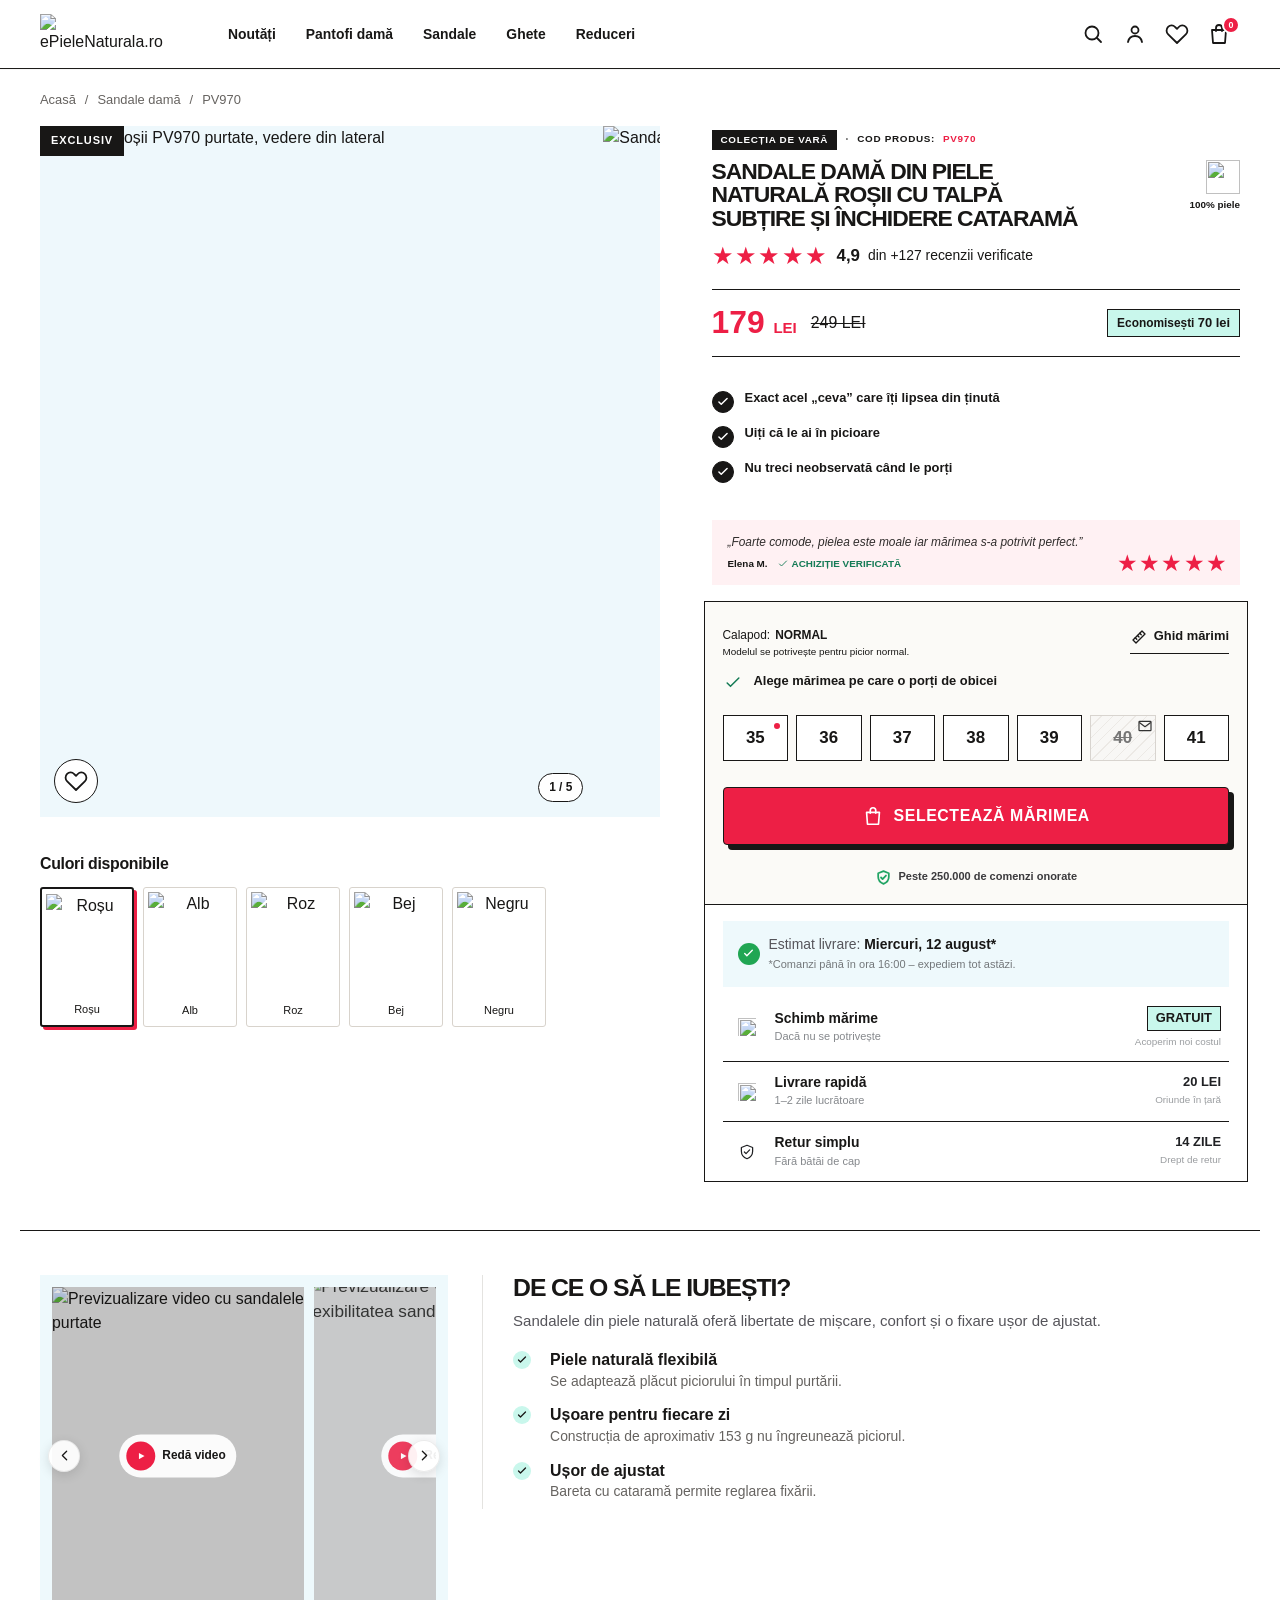
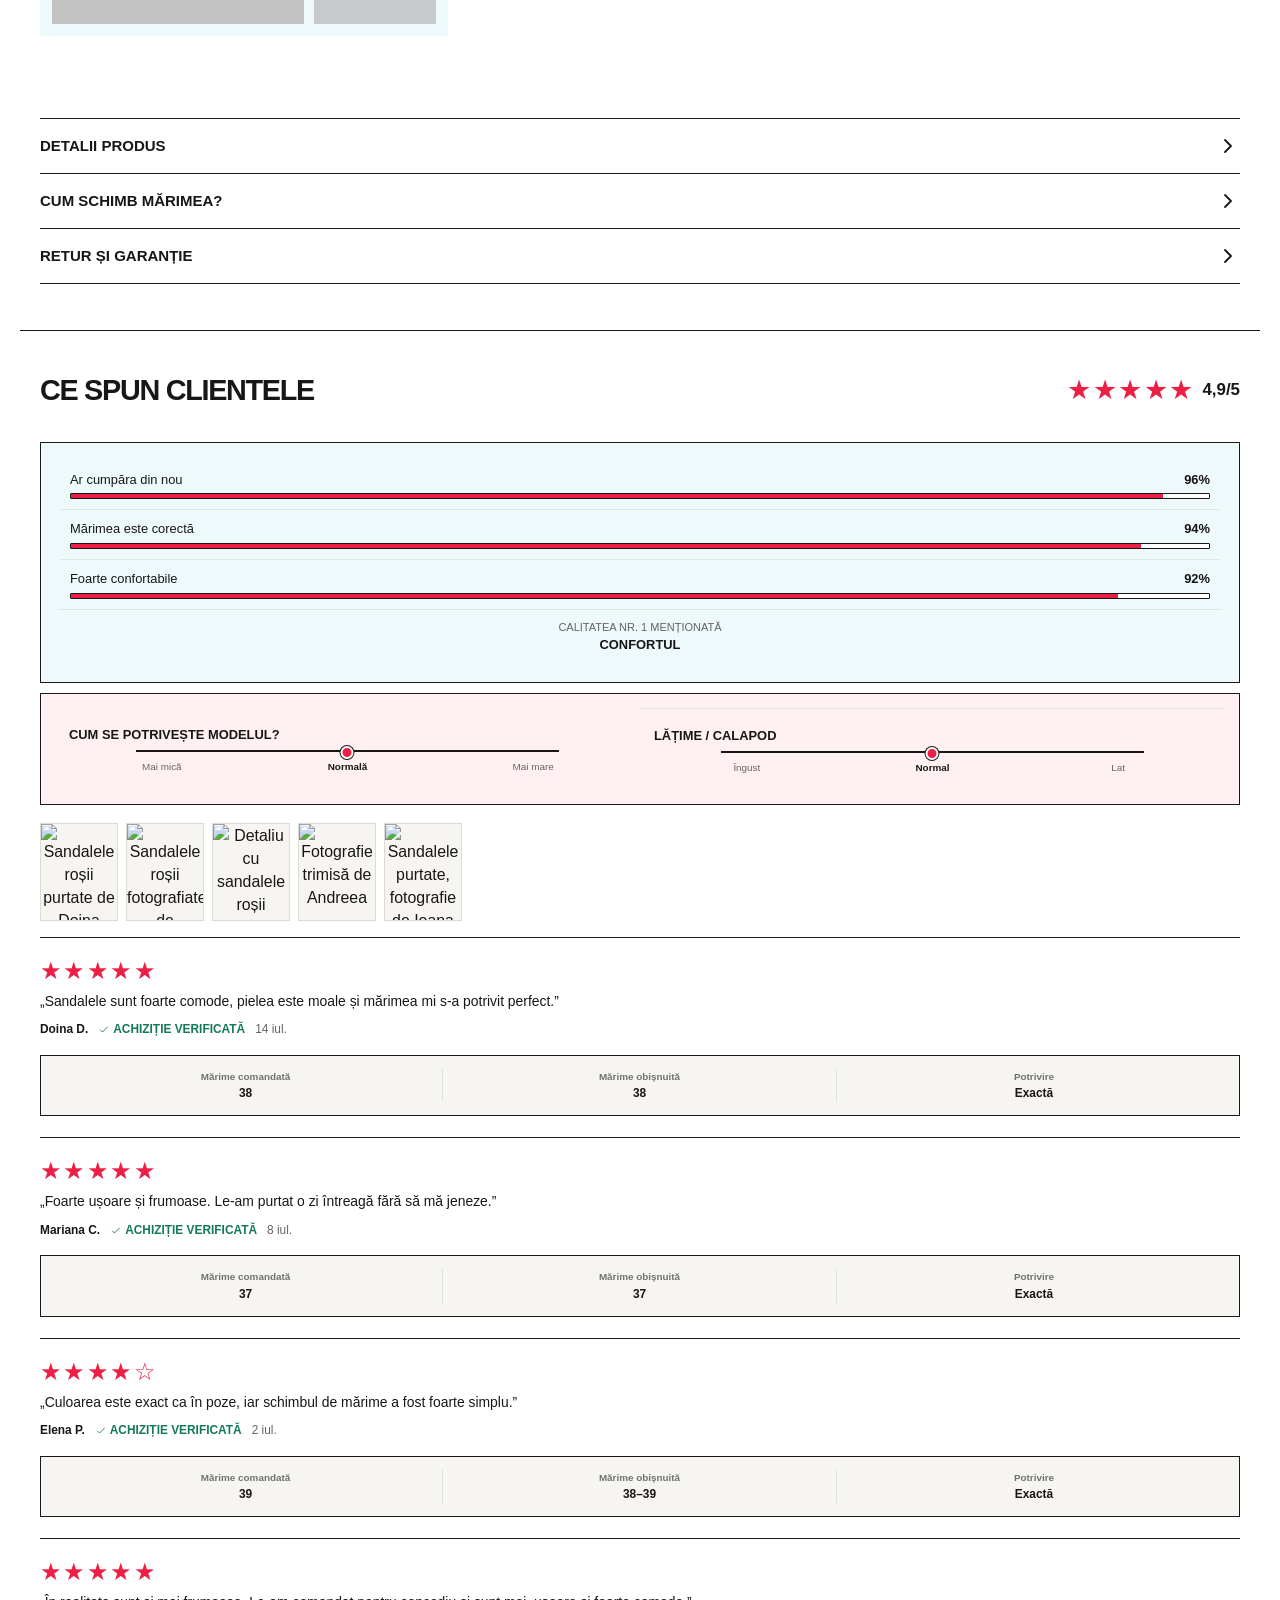
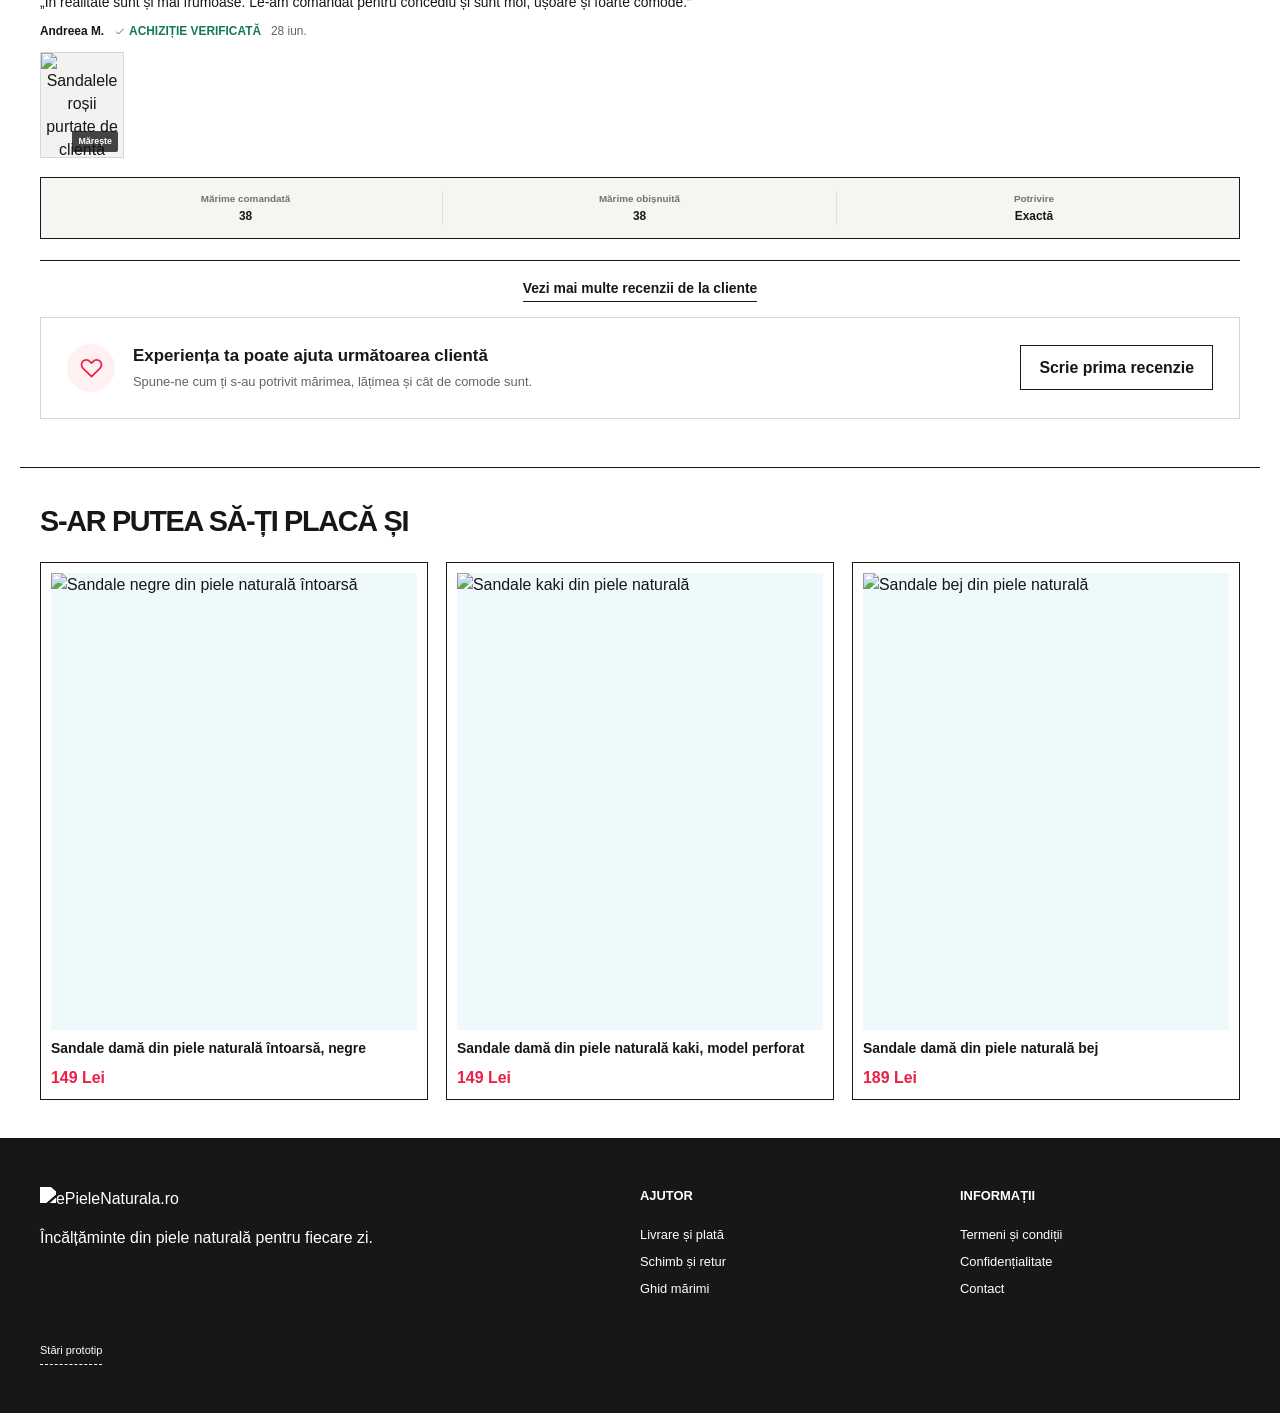
==== index.html @ ee865b53 "Add files via upload" ====
<!doctype html>
<html lang="ro">
<head>
  <meta charset="UTF-8" />
  <meta name="viewport" content="width=device-width, initial-scale=1, viewport-fit=cover" />
  <meta name="description" content="Prototip CRO mobile-first pentru pagina de produs ePieleNaturala.ro" />
  <title>Sandale damă din piele naturală roșii PV970 | ePieleNaturala — Varianta finală V1</title>
  <link rel="stylesheet" href="styles-modern.css?v=5.2" />
</head>
<body>
  <svg class="svg-defs" aria-hidden="true">
    <symbol id="i-menu" viewBox="0 0 24 24"><path d="M4 7h16M4 12h16M4 17h16"/></symbol>
    <symbol id="i-search" viewBox="0 0 24 24"><circle cx="11" cy="11" r="6.5"/><path d="m16 16 4 4"/></symbol>
    <symbol id="i-user" viewBox="0 0 24 24"><circle cx="12" cy="8" r="3.5"/><path d="M5 20c.8-4 3.1-6 7-6s6.2 2 7 6"/></symbol>
    <symbol id="i-heart" viewBox="0 0 24 24"><path d="M20.8 4.9c-2-2-5.1-1.9-7 .1L12 6.9 10.1 5c-1.9-2-5-2.1-7-.1-2.1 2.1-2 5.5.1 7.5L12 21l8.8-8.6c2.1-2 2.2-5.4 0-7.5Z"/></symbol>
    <symbol id="i-bag" viewBox="0 0 24 24"><path d="M5 8h14l-1 13H6L5 8Z"/><path d="M9 9V6a3 3 0 0 1 6 0v3"/></symbol>
    <symbol id="i-check" viewBox="0 0 24 24"><path d="m5 12 4 4L19 6"/></symbol>
    <symbol id="i-ruler" viewBox="0 0 24 24"><path d="m4 16 12-12 4 4L8 20l-4-4Z"/><path d="m13 7 2 2m-5 1 2 2m-5 1 2 2"/></symbol>
    <symbol id="i-truck" viewBox="0 0 24 24"><path d="M3 6h11v11H3V6Zm11 4h4l3 4v3h-7v-7Z"/><circle cx="7" cy="18" r="2"/><circle cx="18" cy="18" r="2"/></symbol>
    <symbol id="i-refresh" viewBox="0 0 24 24"><path d="M20 7v5h-5M4 17v-5h5"/><path d="M6.1 8a7 7 0 0 1 11.7-1.5L20 9M4 15l2.2 2.5A7 7 0 0 0 18 16"/></symbol>
    <symbol id="i-shield" viewBox="0 0 24 24"><path d="M12 3 4.5 6v5c0 4.8 2.8 8.2 7.5 10 4.7-1.8 7.5-5.2 7.5-10V6L12 3Z"/><path d="m8.5 12 2.2 2.2 4.8-5"/></symbol>
    <symbol id="i-chevron" viewBox="0 0 24 24"><path d="m9 6 6 6-6 6"/></symbol>
    <symbol id="i-play" viewBox="0 0 24 24"><path d="m9 7 9 5-9 5V7Z"/></symbol>
    <symbol id="i-x" viewBox="0 0 24 24"><path d="m5 5 14 14M19 5 5 19"/></symbol>
    <symbol id="i-mail" viewBox="0 0 24 24"><rect x="3" y="5" width="18" height="14" rx="1"/><path d="m4 7 8 6 8-6"/></symbol>
    <symbol id="i-info" viewBox="0 0 24 24"><circle cx="12" cy="12" r="9"/><path d="M12 11v6M12 7.5v.5"/></symbol>
    <symbol id="i-tag" viewBox="0 0 24 24"><path d="M3 12 12 3h7l2 2v7l-9 9-9-9Z"/><circle cx="16.5" cy="7.5" r="1"/></symbol>
    <symbol id="i-leather" viewBox="0 0 24 24"><path d="M8 3c1.5 1.6 6.5 1.6 8 0 .8 2.5.9 4.3 3 6-1.8 1.4-1.8 4.6 0 6-2.1 1.7-2.2 3.5-3 6-1.5-1.6-6.5-1.6-8 0-.8-2.5-.9-4.3-3-6 1.8-1.4 1.8-4.6 0-6 2.1-1.7 2.2-3.5 3-6Z"/></symbol>
    <symbol id="i-sun" viewBox="0 0 24 24"><circle cx="12" cy="12" r="4"/><path d="M12 2v3M12 19v3M2 12h3M19 12h3M5 5l2 2M17 17l2 2M19 5l-2 2M7 17l-2 2"/></symbol>
    <symbol id="i-feather" viewBox="0 0 24 24"><path d="M20 4c-6 0-11 3-14 9-1.4 2.8-1.5 5.4-1.5 7M5 18c3-3 7-6 12-9M7 15h5M10 11h5"/></symbol>
    <symbol id="i-buckle" viewBox="0 0 24 24"><path d="M7 3h10v18H7V3Z"/><path d="M10 7h7M10 12h4M10 17h7M7 12H4"/></symbol>
    <symbol id="i-palette" viewBox="0 0 24 24"><path d="M12 3a9 9 0 1 0 0 18h2.2c1.7 0 2.5-2.1 1.3-3.3-.8-.8-.2-2.2 1-2.2H19a2 2 0 0 0 2-2A10 10 0 0 0 12 3Z"/><circle cx="8" cy="9" r="1"/><circle cx="12" cy="7" r="1"/><circle cx="16" cy="10" r="1"/><circle cx="8" cy="14" r="1"/></symbol>
    <symbol id="i-code" viewBox="0 0 24 24"><path d="M8 5 5 19M16 5l-3 14M3 10h18M2 15h18"/></symbol>
  </svg>

  <a class="skip-link" href="#purchase">Sari la cumpărare</a>

  <header class="site-header">
    <div class="header-inner">
      <button class="icon-button menu-button js-open-menu" aria-label="Deschide meniul"><svg><use href="#i-menu"/></svg></button>
      <a class="brand" href="#" aria-label="ePieleNaturala, pagina principală">
        <img class="brand-logo" src="assets/epiele-logo-colored.svg" alt="ePieleNaturala.ro" />
      </a>
      <nav class="desktop-nav" aria-label="Navigație principală">
        <a href="#">Noutăți</a><a href="#">Pantofi damă</a><a href="#">Sandale</a><a href="#">Ghete</a><a href="#">Reduceri</a>
      </nav>
      <div class="header-actions">
        <button class="icon-button js-open-search" aria-label="Caută"><svg><use href="#i-search"/></svg></button>
        <button class="icon-button desktop-action" aria-label="Contul meu"><svg><use href="#i-user"/></svg></button>
        <button class="icon-button desktop-action" aria-label="Produse favorite"><svg><use href="#i-heart"/></svg></button>
        <button class="icon-button cart-button js-open-cart" aria-label="Coș, 0 produse"><svg><use href="#i-bag"/></svg><span class="cart-count">0</span></button>
      </div>
    </div>
  </header>

  <main>
    <div class="breadcrumbs"><a href="#">Acasă</a><span>/</span><a href="#">Sandale damă</a><span>/</span><span>PV970</span></div>

    <section class="product-layout" aria-label="Detalii produs">
      <div class="gallery-column">
        <div class="gallery" aria-roledescription="carusel" aria-label="Imagini produs">
          <div class="gallery-stage">
            <button class="favorite-button" aria-label="Adaugă la favorite" aria-pressed="false"><svg><use href="#i-heart"/></svg></button>
            <span class="gallery-badge">EXCLUSIV</span>
            <div class="gallery-track">
              <figure class="gallery-slide is-active" data-kind="image"><img src="assets/pv970-gallery-1.webp" alt="Sandale roșii PV970 purtate, vedere din lateral" fetchpriority="high" /></figure>
              <figure class="gallery-slide" data-kind="image"><img src="assets/pv970-gallery-2.webp" alt="Sandale roșii PV970 purtate, vedere frontală" loading="lazy" /></figure>
              <figure class="gallery-slide gallery-video" data-kind="video" data-video-slot="1">
                <img src="assets/pv970-gallery-3.webp" alt="Cadru de previzualizare video cu sandalele PV970 purtate" loading="lazy" />
                <button class="play-button" type="button" aria-label="Redă videoclipul demonstrativ"><svg><use href="#i-play"/></svg><span>Vezi produsul purtat</span></button>
                <small>Video produs · 0:12</small>
              </figure>
              <figure class="gallery-slide" data-kind="image"><img src="assets/pv970-gallery-3.webp" alt="Sandale roșii PV970 purtate din unghi lateral" loading="lazy" /></figure>
              <figure class="gallery-slide gallery-video gallery-flex-video" data-kind="video" data-video-slot="2" hidden><img src="assets/pv970-gallery-2.webp" alt="Video detaliu flexibilitate și piele" loading="lazy" /><button class="play-button" type="button"><svg><use href="#i-play"/></svg><span>Flexibilitate și piele</span></button><small>Video detaliu · 0:09</small></figure>
              <figure class="gallery-slide" data-kind="image"><img src="assets/pv970-gallery-3.webp" alt="Vedere din spate și lateral a sandalelor PV970" loading="lazy" /></figure>
              <figure class="gallery-slide gallery-video gallery-ugc-video" data-kind="video" data-video-slot="3" hidden><img src="assets/pv970-gallery-3.webp" alt="Video demonstrativ tip UGC" loading="lazy" /><button class="play-button" type="button"><svg><use href="#i-play"/></svg><span>Prezentare clientă</span></button><small>Video UGC · 0:18</small></figure>
            </div>
            <button class="gallery-arrow gallery-prev" aria-label="Imaginea anterioară"><svg><use href="#i-chevron"/></svg></button>
            <button class="gallery-arrow gallery-next" aria-label="Imaginea următoare"><svg><use href="#i-chevron"/></svg></button>
            <div class="gallery-counter" aria-live="polite"><span id="galleryCurrent">1</span> / <span id="galleryTotal">5</span></div>
          </div>
          <div class="colors-block desktop-colors">
            <div class="section-label"><h2>Culori disponibile</h2></div>
            <div class="color-options" role="radiogroup" aria-label="Culoare">
              <button class="color-option is-active" role="radio" aria-checked="true" data-name="Roșu" data-title="roșii" data-image="assets/pv970-gallery-1.webp" data-gallery-images="assets/pv970-gallery-1.webp|assets/pv970-gallery-2.webp|assets/pv970-gallery-3.webp|assets/pv970-gallery-3.webp|assets/pv970-gallery-2.webp|assets/pv970-gallery-3.webp|assets/pv970-gallery-3.webp"><img src="assets/pv970-gallery-1.webp" alt="Roșu" /><span>Roșu</span></button>
              <button class="color-option" role="radio" aria-checked="false" data-name="Alb" data-title="albe" data-image="assets/product-2.jpg"><img src="assets/product-2.jpg" alt="Alb" /><span>Alb</span></button>
              <button class="color-option" role="radio" aria-checked="false" data-name="Roz" data-title="roz" data-image="assets/product-3.jpg"><img src="assets/product-3.jpg" alt="Roz" /><span>Roz</span></button>
              <button class="color-option" role="radio" aria-checked="false" data-name="Bej" data-title="bej" data-image="assets/product-4.jpg"><img src="assets/product-4.jpg" alt="Bej" /><span>Bej</span></button>
              <button class="color-option" role="radio" aria-checked="false" data-name="Negru" data-title="negre" data-image="assets/product-5.jpg"><img src="assets/product-5.jpg" alt="Negru" /><span>Negru</span></button>
            </div>
          </div>
        </div>
      </div>

      <div class="purchase-column" id="purchase">
        <div class="product-heading">
          <div class="eyebrow">
            <span class="collection-badge">Colecția de vară</span>
            <span class="eyebrow-separator" aria-hidden="true">·</span>
            <span class="product-code-label">Cod produs:</span>
            <span class="product-code-value">PV970</span>
          </div>
          <div class="product-title-row">
            <h1>Sandale damă din piele naturală <span id="titleColor">roșii</span> cu talpă subțire și închidere cataramă</h1>
            <div class="product-leather-mark" aria-label="Material exterior: 100% piele naturală"><img src="assets/leather-black.svg" alt="" aria-hidden="true" /><span>100% piele</span></div>
          </div>
          <button class="rating-link" data-scroll="reviews" aria-label="Mergi la recenzii">
            <span class="stars" aria-hidden="true">★★★★★</span>
            <strong>4,9</strong><span>din +127 recenzii verificate</span>
          </button>
        </div>

        <div class="price-block">
          <div class="price-line"><strong>179 <small>LEI</small></strong><del>249 LEI</del><p class="savings-line">Economisești <b>70 lei</b></p></div>
        </div>

        <div class="colors-block purchase-colors">
          <div class="section-label"><h2>Culori disponibile</h2></div>
          <div class="color-options" role="radiogroup" aria-label="Culoare">
            <button class="color-option is-active" role="radio" aria-checked="true" data-name="Roșu" data-title="roșii" data-image="assets/pv970-gallery-1.webp" data-gallery-images="assets/pv970-gallery-1.webp|assets/pv970-gallery-2.webp|assets/pv970-gallery-3.webp|assets/pv970-gallery-3.webp|assets/pv970-gallery-2.webp|assets/pv970-gallery-3.webp|assets/pv970-gallery-3.webp"><img src="assets/pv970-gallery-1.webp" alt="Roșu" /><span>Roșu</span></button>
            <button class="color-option" role="radio" aria-checked="false" data-name="Alb" data-title="albe" data-image="assets/product-2.jpg"><img src="assets/product-2.jpg" alt="Alb" /><span>Alb</span></button>
            <button class="color-option" role="radio" aria-checked="false" data-name="Roz" data-title="roz" data-image="assets/product-3.jpg"><img src="assets/product-3.jpg" alt="Roz" /><span>Roz</span></button>
            <button class="color-option" role="radio" aria-checked="false" data-name="Bej" data-title="bej" data-image="assets/product-4.jpg"><img src="assets/product-4.jpg" alt="Bej" /><span>Bej</span></button>
            <button class="color-option" role="radio" aria-checked="false" data-name="Negru" data-title="negre" data-image="assets/product-5.jpg"><img src="assets/product-5.jpg" alt="Negru" /><span>Negru</span></button>
          </div>
        </div>

        <div class="material-proof"><span class="leather-shape">100%</span><p><strong>Piele naturală</strong><small>Exterior confirmat în fișa produsului</small></p></div>

        <div class="quick-benefits" aria-label="Beneficii produs">
          <div><span class="benefit-icon"><svg><use href="#i-check"/></svg></span><p><strong>Exact acel „ceva” care îți lipsea din ținută</strong></p></div>
          <div><span class="benefit-icon"><svg><use href="#i-check"/></svg></span><p><strong>Uiți că le ai în picioare</strong></p></div>
          <div><span class="benefit-icon"><svg><use href="#i-check"/></svg></span><p><strong>Nu treci neobservată când le porți</strong></p></div>
        </div>

        <div class="compact-testimonial">
          <span class="stars" aria-hidden="true">★★★★★</span>
          <p>„Foarte comode, pielea este moale iar mărimea s-a potrivit perfect.”</p>
          <footer><strong>Elena M.</strong><span><svg><use href="#i-check"/></svg>Achiziție verificată</span></footer>
        </div>

        <div class="buy-area">
          <div class="size-heading size-heading-fit-row"><div class="width-fit"><span>Calapod:</span><b>NORMAL</b><small>Modelul se potrivește pentru picior normal.</small></div><button class="text-button open-size-guide"><svg><use href="#i-ruler"/></svg>Ghid mărimi</button></div>

          <div class="fit-guidance" data-fit="standard">
            <svg><use href="#i-check"/></svg>
            <div><strong>Alege mărimea pe care o porți de obicei</strong></div>
            <em hidden>MĂRIME DECALATĂ</em>
          </div>

          <div class="size-grid" role="radiogroup" aria-label="Mărime">
            <button role="radio" aria-checked="false" data-size="35">35</button>
            <button role="radio" aria-checked="false" data-size="36">36</button>
            <button role="radio" aria-checked="false" data-size="37">37</button>
            <button role="radio" aria-checked="false" data-size="38">38</button>
            <button role="radio" aria-checked="false" data-size="39">39</button>
            <button type="button" role="button" data-stock-alert data-size-label="40" aria-haspopup="dialog" aria-label="Mărimea 40 este indisponibilă. Anunță-mă când revine în stoc"><b>40</b><svg aria-hidden="true"><use href="#i-mail"/></svg></button>
            <button role="radio" aria-checked="false" data-size="41">41</button>
          </div>
          <p class="size-stock-note" aria-live="polite" hidden><span aria-hidden="true"></span>Ultimele bucăți în stoc la această mărime</p>
          <p class="size-error" role="alert">Te rugăm să alegi mărimea.</p>

          <button class="add-to-cart" type="button"><svg><use href="#i-bag"/></svg><span class="cta-copy">SELECTEAZĂ MĂRIMEA</span><span class="spinner" aria-hidden="true"></span></button>

          <div class="store-trust"><svg><use href="#i-shield"/></svg><strong>Peste 250.000 de comenzi onorate</strong></div>
          <div class="purchase-trust">
            <div class="delivery-card"><span class="delivery-check"><svg><use href="#i-check"/></svg></span><p><span>Estimat livrare: <strong>Miercuri, 12 august*</strong></span><small>*Comanzi până în ora 16:00 – expediem tot astăzi.</small></p></div>
            <div class="service-row is-free"><img class="service-icon" src="assets/return.svg" alt="" aria-hidden="true" /><p><strong>Schimb mărime</strong><small>Dacă nu se potrivește</small></p><aside><strong>GRATUIT</strong><small>Acoperim noi costul</small></aside></div>
            <div class="service-row delivery-service-row"><img class="service-icon" src="assets/delivery.svg" alt="" aria-hidden="true" /><p><strong>Livrare rapidă</strong><small>1–2 zile lucrătoare</small></p><aside><strong>20 LEI</strong><small>Oriunde în țară</small></aside></div>
            <div class="service-row"><svg><use href="#i-shield"/></svg><p><strong>Retur simplu</strong><small>Fără bătăi de cap</small></p><aside><strong>14 ZILE</strong><small>Drept de retur</small></aside></div>
          </div>
        </div>

      </div>
    </section>

    <div class="desktop-product-story">
    <section class="reality-video content-section">
      <div class="story-video-carousel" role="region" aria-roledescription="carusel" aria-label="Videoclipuri produs">
        <div class="story-video-slides" aria-live="polite">
          <div class="video-frame story-video-slide is-active" data-story-video="0" aria-label="Videoclipul 1 din 3">
            <img src="assets/pv970-gallery-1.webp" alt="Previzualizare video cu sandalele purtate" loading="lazy" />
            <button class="play-button" aria-label="Redă primul videoclip"><svg><use href="#i-play"/></svg><span>Redă video</span></button>
          </div>
          <div class="video-frame story-video-slide" data-story-video="1" aria-label="Videoclipul 2 din 3">
            <img src="assets/pv970-gallery-2.webp" alt="Previzualizare video cu flexibilitatea sandalelor" loading="lazy" />
            <button class="play-button" aria-label="Redă al doilea videoclip"><svg><use href="#i-play"/></svg><span>Redă video</span></button>
          </div>
          <div class="video-frame story-video-slide" data-story-video="2" aria-label="Videoclipul 3 din 3">
            <img src="assets/pv970-gallery-3.webp" alt="Previzualizare video cu detaliile sandalelor" loading="lazy" />
            <button class="play-button" aria-label="Redă al treilea videoclip"><svg><use href="#i-play"/></svg><span>Redă video</span></button>
          </div>
        </div>
        <button class="story-video-arrow story-video-prev" type="button" aria-label="Videoclipul anterior"><svg><use href="#i-chevron"/></svg></button>
        <button class="story-video-arrow story-video-next" type="button" aria-label="Videoclipul următor"><svg><use href="#i-chevron"/></svg></button>
      </div>
    </section>

    <section class="love-section content-section">
      <div class="section-intro"><h2>De ce o să le iubești?</h2><p>Sandalele din piele naturală oferă libertate de mișcare, confort și o fixare ușor de ajustat.</p></div>
      <div class="love-grid">
        <article><span><svg><use href="#i-check"/></svg></span><h3>Piele naturală flexibilă</h3><p>Se adaptează plăcut piciorului în timpul purtării.</p></article>
        <article><span><svg><use href="#i-check"/></svg></span><h3>Ușoare pentru fiecare zi</h3><p>Construcția de aproximativ 153 g nu îngreunează piciorul.</p></article>
        <article><span><svg><use href="#i-check"/></svg></span><h3>Ușor de ajustat</h3><p>Bareta cu cataramă permite reglarea fixării.</p></article>
      </div>
    </section>

    <section class="info-section content-section" aria-label="Informații suplimentare">
      <div class="accordion product-details-accordion">
        <button class="accordion-trigger" aria-expanded="false"><span>Detalii produs</span><svg><use href="#i-chevron"/></svg></button>
        <div class="accordion-panel" hidden>
          <dl class="spec-list">
            <div><img src="assets/price-tag.png" alt="" aria-hidden="true" /><dt>Categorie</dt><dd>Sandale damă</dd></div><div><img src="assets/leather.png" alt="" aria-hidden="true" /><dt>Material exterior</dt><dd>100% piele naturală</dd></div>
            <div><img src="assets/sun.png" alt="" aria-hidden="true" /><dt>Sezon</dt><dd>Primăvară / Vară</dd></div><div><img src="assets/ruler.png" alt="" aria-hidden="true" /><dt>Înălțime talpă</dt><dd>1,5 cm</dd></div>
            <div><img src="assets/feather.png" alt="" aria-hidden="true" /><dt>Greutate</dt><dd>Aprox. 153 g</dd></div><div><img src="assets/zipper.png" alt="" aria-hidden="true" /><dt>Închidere</dt><dd>Cataramă</dd></div>
            <div><img src="assets/temperature-v1.png" alt="" aria-hidden="true" /><dt>Interior</dt><dd>Nu este căptușit</dd></div><div><svg><use href="#i-code"/></svg><dt>Cod produs</dt><dd>PV970</dd></div>
          </dl>
        </div>
      </div>

      <div class="accordion" id="exchange">
        <button class="accordion-trigger" aria-expanded="false"><span>Cum schimb mărimea?</span><svg><use href="#i-chevron"/></svg></button>
        <div class="accordion-panel" hidden>
          <div class="exchange-copy">
            <div class="exchange-lead"><img src="assets/return.svg" alt="" aria-hidden="true" /><div><strong>Schimbul de mărime este gratuit</strong><p>Ai nevoie de altă mărime, model sau culoare? Rezolvăm totul pe cheltuiala noastră, în 3 pași simpli.</p></div></div>
            <ol class="exchange-step-cards">
              <li><b>1</b><p><strong>Ridicăm produsul:</strong><span>Trimitem noi curierul la tine să preia coletul.</span></p></li>
              <li><b>2</b><p><strong>Verificăm:</strong><span>Imediat ce ajunge la noi, ne asigurăm că produsul este în stare perfectă.</span></p></li>
              <li><b>3</b><p><strong>Expediem:</strong><span>Îți trimitem noua mărime dorită.</span></p></li>
            </ol>
            <p class="exchange-note">Tu nu ai nimic de plătit, doar să ai puțină răbdare cât timp coletele sunt pe drum.</p>
            <a class="exchange-more" href="#">Citește mai multe detalii</a>
          </div>
        </div>
      </div>

      <div class="accordion">
        <button class="accordion-trigger" aria-expanded="false"><span>Retur și garanție</span><svg><use href="#i-chevron"/></svg></button>
        <div class="accordion-panel" hidden>
          <div class="return-warranty-copy">
            <section>
              <h3 class="policy-section-title"><span>Retur</span></h3>
              <div class="return-warranty-lead"><img src="assets/return.svg" alt="" aria-hidden="true" /><div><strong>Retur simplu în 14 zile</strong><p>Nu ești 100% mulțumit? Nicio problemă. Poți returna produsul fără explicații suplimentare, iar noi îți returnăm integral banii pe produs.</p></div></div>
              <h4>Cum vrei să ajungă coletul la noi?</h4>
              <ol class="return-step-cards">
                <li class="is-recommended"><b>1</b><p><strong>Varianta Comodă</strong><em class="recommendation-badge">Recomandat</em><span>Trimitem noi curierul să ridice coletul de la tine. Costul transportului este de 20 Lei și se va scădea automat din suma pe care ți-o returnăm. Nu trebuie să plătești nimic pe loc.</span></p></li>
                <li><b>2</b><p><strong>Varianta Ta:</strong><span>Poți trimite coletul prin orice curier dorești. În acest caz, tu achiți transportul direct la ei la predare, iar noi îți virăm în cont suma completă a produsului.</span></p></li>
              </ol>
              <p class="return-note">Notă: Taxa de transport plătită la comanda inițială nu se returnează.</p>
            </section>
            <section>
              <h3 class="policy-section-title"><span>Garanție</span></h3>
              <div class="return-warranty-lead"><svg><use href="#i-shield"/></svg><div><strong>Garanție legală de conformitate</strong><p>Vrem să porți produsele noastre mult timp. Ești acoperită pentru orice problemă care ține de producție.</p></div></div>
              <h4>Important de știut:</h4>
              <p>Garanția este valabilă doar dacă produsul a fost folosit și îngrijit conform instrucțiunilor. Aceasta nu acoperă:</p>
              <ol class="return-step-cards warranty-exclusions">
                <li><b>1</b><p>Deteriorări fizice provocate de tine (zgârieturi, rupturi, pete).</p></li>
                <li><b>2</b><p>Uzura normală în urma purtării sau spălării necorespunzătoare.</p></li>
                <li><b>3</b><p>Modificări făcute asupra produsului de către terți.</p></li>
              </ol>
              <p class="warranty-resolution">Orice solicitare fondată se rezolvă într-un termen rezonabil, de cel mult 15 zile calendaristice.</p>
              <a class="return-more" href="#">Citește mai multe detalii</a>
            </section>
          </div>
        </div>
      </div>

    </section>
    </div>

    <section class="reviews-section content-section" id="reviews">
      <div class="reviews-heading">
        <div class="section-intro"><h2>Ce spun clientele</h2></div>
        <div class="rating-summary"><span class="stars">★★★★★</span><strong>4,9/5</strong></div>
      </div>

      <div class="reviews-populated">
        <div class="review-metrics">
          <div class="review-progress" style="--score:96%"><span>Ar cumpăra din nou</span><strong>96%</strong><i><b></b></i></div>
          <div class="review-progress" style="--score:94%"><span>Mărimea este corectă</span><strong>94%</strong><i><b></b></i></div>
          <div class="review-progress" style="--score:92%"><span>Foarte confortabile</span><strong>92%</strong><i><b></b></i></div>
          <div class="review-quality"><small>Calitatea nr. 1 menționată</small><strong>CONFORTUL</strong></div>
        </div>

        <div class="fit-feedback">
          <div><strong>Cum se potrivește modelul?</strong><div class="fit-scale"><span>Mai mică</span><span class="is-selected">Normală</span><span>Mai mare</span></div></div>
          <div><strong>Lățime / calapod</strong><div class="fit-scale"><span>Îngust</span><span class="is-selected">Normal</span><span>Lat</span></div></div>
        </div>

        <div class="customer-photo-carousel" aria-label="Fotografii adăugate de cliente">
          <div class="customer-photo-track">
            <button type="button" data-customer-photo="0" aria-label="Deschide fotografia și recenzia Doinei"><img src="assets/pv970-gallery-1.webp" alt="Sandalele roșii purtate de Doina" loading="lazy" /></button>
            <button type="button" data-customer-photo="1" aria-label="Deschide fotografia și recenzia Marianei"><img src="assets/pv970-gallery-2.webp" alt="Sandalele roșii fotografiate de Mariana" loading="lazy" /></button>
            <button type="button" data-customer-photo="2" aria-label="Deschide fotografia și recenzia Elenei"><img src="assets/pv970-gallery-3.webp" alt="Detaliu cu sandalele roșii purtate de Elena" loading="lazy" /></button>
            <button type="button" data-customer-photo="3" aria-label="Deschide fotografia și recenzia Andreei"><img src="assets/product-2.jpg" alt="Fotografie trimisă de Andreea" loading="lazy" /></button>
            <button type="button" data-customer-photo="4" aria-label="Deschide fotografia și recenzia Ioanei"><img src="assets/product-4.jpg" alt="Sandalele purtate, fotografie de Ioana" loading="lazy" /></button>
          </div>
        </div>

        <div class="individual-reviews">
          <article class="customer-review"><span class="stars">★★★★★</span><p>„Sandalele sunt foarte comode, pielea este moale și mărimea mi s-a potrivit perfect.”</p><footer><strong>Doina D.</strong><span><svg><use href="#i-check"/></svg>Achiziție verificată</span><time>14 iul.</time></footer><dl><div><dt>Mărime comandată</dt><dd>38</dd></div><div><dt>Mărime obișnuită</dt><dd>38</dd></div><div><dt>Potrivire</dt><dd>Exactă</dd></div></dl></article>
          <article class="customer-review"><span class="stars">★★★★★</span><p>„Foarte ușoare și frumoase. Le-am purtat o zi întreagă fără să mă jeneze.”</p><footer><strong>Mariana C.</strong><span><svg><use href="#i-check"/></svg>Achiziție verificată</span><time>8 iul.</time></footer><dl><div><dt>Mărime comandată</dt><dd>37</dd></div><div><dt>Mărime obișnuită</dt><dd>37</dd></div><div><dt>Potrivire</dt><dd>Exactă</dd></div></dl></article>
          <article class="customer-review"><span class="stars">★★★★☆</span><p>„Culoarea este exact ca în poze, iar schimbul de mărime a fost foarte simplu.”</p><footer><strong>Elena P.</strong><span><svg><use href="#i-check"/></svg>Achiziție verificată</span><time>2 iul.</time></footer><dl><div><dt>Mărime comandată</dt><dd>39</dd></div><div><dt>Mărime obișnuită</dt><dd>38–39</dd></div><div><dt>Potrivire</dt><dd>Exactă</dd></div></dl></article>
          <article class="customer-review"><span class="stars">★★★★★</span><p>„În realitate sunt și mai frumoase. Le-am comandat pentru concediu și sunt moi, ușoare și foarte comode.”</p><footer><strong>Andreea M.</strong><span><svg><use href="#i-check"/></svg>Achiziție verificată</span><time>28 iun.</time></footer><div class="review-photos"><button class="review-photo-thumb" type="button" data-full="assets/pv970-gallery-3.webp" aria-label="Mărește fotografia adăugată de Andreea M."><img src="assets/pv970-gallery-3.webp" alt="Sandalele roșii purtate de clientă" loading="lazy" /><span>Mărește</span></button></div><dl><div><dt>Mărime comandată</dt><dd>38</dd></div><div><dt>Mărime obișnuită</dt><dd>38</dd></div><div><dt>Potrivire</dt><dd>Exactă</dd></div></dl></article>
        </div>
        <button class="load-reviews" type="button">Vezi mai multe recenzii de la cliente</button>
      </div>

      <div class="reviews-empty-state" hidden>
        <div class="reviews-empty-icon"><svg><use href="#i-heart"/></svg></div>
        <div><h3>Experiența ta poate ajuta următoarea clientă</h3><p>Spune-ne cum ți s-au potrivit mărimea, lățimea și cât de comode sunt.</p></div>
        <button class="secondary-button js-write-review">Scrie prima recenzie</button>
      </div>

    </section>

    <section class="recommendations content-section">
      <div class="section-intro"><h2>S-ar putea să-ți placă și</h2></div>
      <div class="product-cards">
        <article><a href="#"><img src="assets/similar-1.jpg" alt="Sandale negre din piele naturală întoarsă" loading="lazy" /><span>Sandale damă din piele naturală întoarsă, negre</span></a><div class="card-price"><strong>149 Lei</strong></div></article>
        <article><a href="#"><img src="assets/similar-2.jpg" alt="Sandale kaki din piele naturală" loading="lazy" /><span>Sandale damă din piele naturală kaki, model perforat</span></a><div class="card-price"><strong>149 Lei</strong></div></article>
        <article><a href="#"><img src="assets/similar-3.jpg" alt="Sandale bej din piele naturală" loading="lazy" /><span>Sandale damă din piele naturală bej</span></a><div class="card-price"><strong>189 Lei</strong></div></article>
      </div>
    </section>

  </main>

  <footer>
    <div class="footer-brand"><a class="brand" href="#" aria-label="ePieleNaturala, pagina principală"><img class="brand-logo" src="assets/epiele-logo-colored.svg" alt="ePieleNaturala.ro" /></a><p>Încălțăminte din piele naturală pentru fiecare zi.</p></div>
    <div><h3>Ajutor</h3><a href="#">Livrare și plată</a><a href="#">Schimb și retur</a><a href="#">Ghid mărimi</a></div>
    <div><h3>Informații</h3><a href="#">Termeni și condiții</a><a href="#">Confidențialitate</a><a href="#">Contact</a></div>
    <button class="prototype-trigger">Stări prototip</button>
  </footer>

  <div class="sticky-buy" aria-hidden="true">
    <div class="sticky-size">
      <button class="sticky-size-trigger" type="button" aria-expanded="false" aria-controls="stickySizeMenu"><span><small>Mărime</small><strong class="sticky-size-value">Alege</strong></span><svg><use href="#i-chevron"/></svg></button>
      <div class="sticky-size-menu" id="stickySizeMenu" role="listbox" aria-label="Alege mărimea" hidden><button type="button" role="option" aria-selected="false" data-sticky-size="35">35</button><button type="button" role="option" aria-selected="false" data-sticky-size="36">36</button><button type="button" role="option" aria-selected="false" data-sticky-size="37">37</button><button type="button" role="option" aria-selected="false" data-sticky-size="38">38</button><button type="button" role="option" aria-selected="false" data-sticky-size="39">39</button><button type="button" data-stock-alert data-size-label="40" aria-haspopup="dialog">40 <span><small>indisponibilă</small><svg aria-hidden="true"><use href="#i-mail"/></svg></span></button><button type="button" role="option" aria-selected="false" data-sticky-size="41">41</button></div>
      <select id="stickySize" aria-hidden="true" tabindex="-1" hidden><option value="">Alege</option><option value="35">35</option><option value="36">36</option><option value="37">37</option><option value="38">38</option><option value="39">39</option><option value="40" disabled>40 — indisponibilă</option><option value="41">41</option></select>
    </div>
    <button class="sticky-cta">SELECTEAZĂ MĂRIMEA</button>
  </div>

  <div class="drawer-backdrop" hidden></div>
  <aside class="nav-drawer ui-drawer" aria-hidden="true" aria-label="Meniu">
    <div class="drawer-header"><strong>Meniu</strong><button class="drawer-close" aria-label="Închide meniul"><svg><use href="#i-x"/></svg></button></div>
    <nav><a href="#">Noutăți</a><a href="#">Pantofi damă</a><a href="#">Sandale</a><a href="#">Ghete</a><a href="#">Reduceri</a></nav>
    <div class="drawer-help"><svg><use href="#i-refresh"/></svg><span>Primul schimb de mărime este gratuit</span></div>
  </aside>

  <aside class="search-drawer ui-drawer" aria-hidden="true" aria-label="Căutare">
    <div class="drawer-header"><strong>Caută produse</strong><button class="drawer-close" aria-label="Închide căutarea"><svg><use href="#i-x"/></svg></button></div>
    <form class="search-form"><label for="siteSearch">Ce cauți?</label><div><input id="siteSearch" type="search" placeholder="Ex: sandale roșii" autocomplete="off" /><button type="submit" aria-label="Caută"><svg><use href="#i-search"/></svg></button></div></form>
    <div class="search-suggestions"><span>Căutări populare</span><button>Sandale damă</button><button>Pantofi din piele</button><button>Reduceri</button></div>
  </aside>

  <aside class="cart-drawer ui-drawer" aria-hidden="true" aria-label="Coșul meu">
    <div class="drawer-header"><strong class="cart-title">Coșul meu</strong><button class="drawer-close" aria-label="Închide coșul"><svg><use href="#i-x"/></svg></button></div>
    <div class="cart-shipping-goal-banner" hidden><div class="cart-shipping-goal-copy"><img src="assets/delivery.svg" alt="" aria-hidden="true" /><p>Mai adaugă <strong>120 Lei</strong> pentru livrare gratuită.</p></div><div class="cart-shipping-goal-meter"><small>0 Lei</small><i aria-hidden="true"><u></u></i><small>300 Lei</small></div></div>
    <div class="cart-products" hidden></div>
    <div class="cart-empty-state" hidden>
      <svg aria-hidden="true"><use href="#i-bag"/></svg>
      <strong>Coșul tău este gol</strong>
      <p>Descoperă recomandările noastre și alege perechea potrivită.</p>
    </div>
    <div class="cart-total" hidden>
      <p class="cart-grand-total"><span class="cart-total-label">TOTAL<small class="cart-total-meta">Include cost transport 20 Lei</small></span><span class="cart-total-values"><span class="cart-total-original"><del class="cart-total-original-value">269</del> Lei</span><strong class="cart-total-current">199 Lei</strong></span></p>
      <p class="cart-total-benefit"><span aria-hidden="true">✓</span><strong>Economisești <b class="cart-total-saving-value">70 Lei</b></strong><span class="cart-total-free-benefit">+ <b>LIVRARE GRATUITĂ</b></span></p>
    </div>
    <div class="cart-urgency" hidden><strong>Produsele din coș nu sunt rezervate.</strong><span>Finalizează comanda pentru a nu pierde <strong>mărimea aleasă</strong>.</span></div>
    <button class="checkout-button" hidden>FINALIZEAZĂ COMANDA <span aria-hidden="true">→</span></button>
    <button class="cart-continue" type="button" hidden>Continuă cumpărăturile</button>
    <section class="cart-upsell" hidden aria-label="Produse recomandate">
      <div class="cart-upsell-head"><strong>S-ar putea să-ți placă și</strong><div><button type="button" class="cart-carousel-prev" aria-label="Produsul recomandat anterior">←</button><button type="button" class="cart-carousel-next" aria-label="Următorul produs recomandat">→</button></div></div>
      <div class="cart-upsell-track">
        <article><img src="assets/similar-1.jpg" alt="Sandale negre din piele naturală" /><strong>Sandale negre din piele naturală</strong><span>149 Lei</span><button type="button" data-upsell-action>ADAUGĂ ÎN COȘ</button></article>
        <article><img src="assets/similar-2.jpg" alt="Sandale bej din piele naturală" /><strong>Sandale bej cu talpă confort</strong><span>169 Lei</span><button type="button" data-upsell-action>ADAUGĂ ÎN COȘ</button></article>
        <article><img src="assets/similar-3.jpg" alt="Sandale din piele naturală kaki" /><strong>Sandale kaki din piele naturală</strong><span>149 Lei</span><button type="button" data-upsell-action>ADAUGĂ ÎN COȘ</button></article>
      </div>
    </section>
  </aside>

  <div class="modal-backdrop" hidden></div>
  <dialog class="size-guide-modal" aria-labelledby="sizeGuideTitle">
    <button class="modal-close" aria-label="Închide ghidul"><svg><use href="#i-x"/></svg></button>
    <div class="modal-kicker">Ghid de mărimi</div>
    <h2 id="sizeGuideTitle">Ce mărime aleg?</h2>
    <div class="modal-fit-repeat"><svg><use href="#i-check"/></svg><div><strong>Alege mărimea pe care o porți de obicei.</strong><span>Modelul are calapod normal.</span></div></div>
    <p class="measure-intro">Dacă nu ești sigură, măsoară piciorul în 3 pași:</p>
    <ol class="measure-steps"><li><b>1</b><span>Pune piciorul pe o coală.</span></li><li><b>2</b><span>Marchează călcâiul și degetul cel mai lung.</span></li><li><b>3</b><span>Măsoară distanța și compară mai jos.</span></li></ol>
    <div class="size-table-wrap"><table><thead><tr><th>Mărime</th><th>Lungimea piciorului</th></tr></thead><tbody><tr><td>35</td><td>22,5 cm</td></tr><tr><td>36</td><td>23,2 cm</td></tr><tr><td>37</td><td>23,8 cm</td></tr><tr><td>38</td><td>24,5 cm</td></tr><tr><td>39</td><td>25,2 cm</td></tr><tr><td>40</td><td>25,8 cm</td></tr><tr><td>41</td><td>26,5 cm</td></tr></tbody></table></div>
  </dialog>

  <aside class="prototype-panel" aria-hidden="true">
    <div class="prototype-head"><div><small>NUMAI PENTRU DEMO</small><strong>Stări componentă</strong></div><button class="prototype-close" aria-label="Închide"><svg><use href="#i-x"/></svg></button></div>
    <label>Potrivire lungime<select id="fitState"><option value="standard">Standard</option><option value="small">Vine mai mic</option><option value="large">Vine mai mare</option></select></label>
    <label>Calapod<select id="widthState"><option value="regular">NORMAL</option><option value="narrow">ÎNGUST</option><option value="wide">LAT</option></select></label>
    <label>Recenzii<select id="reviewState"><option value="many">127 recenzii</option><option value="few">4 recenzii</option><option value="none">Fără recenzii</option></select></label>
    <label>Video în galerie<select id="videoState"><option value="1">1 video</option><option value="2">2 videoclipuri</option><option value="3">3 videoclipuri</option><option value="0">Fără video</option></select></label>
    <label>Culori alternative<select id="colorState"><option value="show">Disponibile</option><option value="hide">Fără alternative</option></select></label>
    <label>Cost livrare<select id="deliveryState"><option value="paid">20 LEI</option><option value="free">Livrare GRATUITĂ</option></select></label>
    <div class="demo-group"><span>S-ar putea să-ți placă</span><button type="button" data-cart-upsell="show" aria-pressed="false">Activ</button><button type="button" class="is-active" data-cart-upsell="hide" aria-pressed="true">Oprit</button></div>
    <div class="demo-group"><span>CTA</span><button data-cta="default">Default</button><button data-cta="missing">Mărime lipsă</button><button data-cta="loading">Loading</button><button data-cta="success">Success</button></div>
    <div class="demo-group"><span>Sticky bar</span><button data-sticky="show">Arată</button><button data-sticky="hide">Ascunde</button></div>
    <p>Selectorul include deja stările selectat și indisponibil. Accordioanele și galeria sunt interactive.</p>
  </aside>

  <dialog class="review-dialog" aria-labelledby="reviewDialogTitle">
    <button class="modal-close js-close-review" aria-label="Închide"><svg><use href="#i-x"/></svg></button>
    <div class="modal-kicker">Recenzie produs</div>
    <h2 id="reviewDialogTitle">Cum ți s-au potrivit?</h2>
    <p>Formular demonstrativ — trimiterea nu publică date.</p>
    <fieldset class="star-rating"><legend>Evaluare</legend><div><button type="button" data-stars="1" aria-label="1 stea">★</button><button type="button" data-stars="2" aria-label="2 stele">★</button><button type="button" data-stars="3" aria-label="3 stele">★</button><button type="button" data-stars="4" aria-label="4 stele">★</button><button type="button" data-stars="5" aria-label="5 stele">★</button></div><small>5 din 5 stele</small></fieldset>
    <div class="review-size-fields"><label>Mărime comandată<select><option>35</option><option>36</option><option>37</option><option selected>38</option><option>39</option><option>40</option></select></label><label>Mărime purtată de obicei<select><option>35</option><option>36</option><option>37</option><option selected>38</option><option>39</option><option>40</option></select></label></div>
    <fieldset class="quality-picker"><legend>Ce ți-a plăcut?</legend><label><input type="checkbox" checked />Confortabile</label><label><input type="checkbox" />Piele moale</label><label><input type="checkbox" />Ușoare</label><label><input type="checkbox" />Culoare fidelă</label></fieldset>
    <label>Recenzia ta<textarea rows="4" placeholder="Spune-ne despre confort și mărime"></textarea></label>
    <div class="review-upload-field">
      <strong>Fotografii <small>(opțional)</small></strong>
      <label class="review-photo-picker" for="reviewPhotos"><input id="reviewPhotos" type="file" accept="image/jpeg,image/png,image/webp" multiple hidden /><b>+</b><span>Adaugă fotografii</span><small>JPG, PNG sau WEBP · maximum 5</small></label>
      <div class="review-upload-preview" aria-live="polite"></div>
    </div>
    <button class="add-to-cart js-submit-review" type="button">TRIMITE RECENZIA</button>
  </dialog>

  <dialog class="review-photo-dialog" aria-label="Fotografie și recenzie clientă">
    <button class="modal-close js-close-review-photo" aria-label="Închide fotografia"><svg><use href="#i-x"/></svg></button>
    <div class="review-photo-gallery">
      <div class="review-photo-stage">
        <button class="review-photo-nav review-photo-prev" type="button" aria-label="Fotografia și recenzia anterioară">‹</button>
        <img src="assets/pv970-gallery-3.webp" alt="Fotografie mărită adăugată de clientă" />
        <button class="review-photo-nav review-photo-next" type="button" aria-label="Fotografia și recenzia următoare">›</button>
      </div>
      <div class="review-photo-rail" aria-label="Alege fotografia">
        <button type="button" data-review-photo-index="0" aria-label="Fotografia Doinei"><img src="assets/pv970-gallery-1.webp" alt="" /></button>
        <button type="button" data-review-photo-index="1" aria-label="Fotografia Marianei"><img src="assets/pv970-gallery-2.webp" alt="" /></button>
        <button type="button" data-review-photo-index="2" aria-label="Fotografia Elenei"><img src="assets/pv970-gallery-3.webp" alt="" /></button>
        <button type="button" data-review-photo-index="3" aria-label="Fotografia Andreei"><img src="assets/product-2.jpg" alt="" /></button>
        <button type="button" data-review-photo-index="4" aria-label="Fotografia Ioanei"><img src="assets/product-4.jpg" alt="" /></button>
      </div>
    </div>
    <article class="review-photo-copy">
      <header><span class="stars">★★★★★</span><small class="review-photo-counter">1 / 5</small></header>
      <p class="review-photo-text"></p>
      <footer><strong class="review-photo-author"></strong><span><svg><use href="#i-check"/></svg>Achiziție verificată</span><time class="review-photo-date"></time></footer>
      <dl><div><dt>Mărime comandată</dt><dd class="review-photo-ordered"></dd></div><div><dt>Mărime obișnuită</dt><dd class="review-photo-usual"></dd></div><div><dt>Potrivire</dt><dd class="review-photo-fit"></dd></div></dl>
    </article>
  </dialog>

  <dialog class="stock-alert-dialog" aria-labelledby="stockAlertTitle">
    <button class="modal-close js-close-stock-alert" type="button" aria-label="Închide"><svg><use href="#i-x"/></svg></button>
    <div class="stock-alert-icon"><svg><use href="#i-mail"/></svg></div>
    <div class="modal-kicker">NOTIFICARE STOC</div>
    <h2 id="stockAlertTitle">Anunță-mă când revine mărimea <span class="stock-alert-size">40</span></h2>
    <p>Introdu adresa de email și îți trimitem un mesaj imediat ce mărimea este din nou disponibilă.</p>
    <form class="stock-alert-form" novalidate>
      <label for="stockAlertEmail">Adresa de email</label>
      <input id="stockAlertEmail" name="email" type="email" autocomplete="email" placeholder="exemplu@email.ro" required />
      <small>Vei primi doar notificarea pentru acest produs.</small>
      <button class="stock-alert-submit" type="submit"><svg><use href="#i-mail"/></svg>ANUNȚĂ-MĂ</button>
    </form>
    <div class="stock-alert-success" hidden><svg><use href="#i-check"/></svg><strong>Te-am înregistrat!</strong><p>Îți vom trimite un email când mărimea <span>40</span> revine în stoc.</p><button class="stock-alert-done" type="button">ÎNCHIDE</button></div>
  </dialog>

  <div class="toast" role="status" aria-live="polite">Produsul a fost adăugat în coș.</div>
  <script src="script.js?v=5.0"></script>
</body>
</html>
---- styles-modern.css ----
:root {
  --red: #e31d2b;
  --red-dark: #bc101d;
  --ink: #171719;
  --muted: #66656a;
  --line: #e4e2df;
  --soft: #f6f4f1;
  --cream: #fbf8f3;
  --green: #137a4c;
  --warning: #9a5c10;
  --shadow: 0 18px 60px rgba(30, 25, 20, .12);
  --max: 1240px;
}

* { box-sizing: border-box; }
html { overflow-x: hidden; scroll-behavior: smooth; }
body { margin: 0; overflow-x: hidden; color: var(--ink); background: #fff; font-family: Inter, Aptos, "Segoe UI", Arial, sans-serif; font-size: 15.9px; line-height: 1.45; }
button, input, select { font: inherit; }
button, a { -webkit-tap-highlight-color: transparent; }
button { color: inherit; }
a { color: inherit; text-decoration: none; }
img { display: block; max-width: 100%; }
svg { width: 24px; height: 24px; fill: none; stroke: currentColor; stroke-width: 1.8; stroke-linecap: round; stroke-linejoin: round; }
.svg-defs { position: absolute; width: 0; height: 0; overflow: hidden; }
.skip-link { position: fixed; z-index: 9999; top: 8px; left: 8px; padding: 10px 14px; background: #fff; transform: translateY(-150%); }
.skip-link:focus { transform: translateY(0); }

.promo-ribbon { min-height: 31px; padding: 5px 14px; display: flex; align-items: center; justify-content: center; gap: 8px; color: #fff; background: var(--red); font-size: 11.9px; font-weight: 700; }
.promo-ribbon svg { width: 15px; height: 15px; }
.promo-ribbon a { border-bottom: 1px solid rgba(255,255,255,.75); }
.site-header { position: sticky; z-index: 50; top: 0; background: rgba(255,255,255,.97); border-bottom: 1px solid var(--line); backdrop-filter: blur(12px); }
.header-inner { max-width: var(--max); height: 64px; margin: auto; padding: 0 20px; display: flex; align-items: center; gap: 18px; }
.icon-button { min-width: 42px; min-height: 42px; padding: 8px; display: grid; place-items: center; border: 0; background: transparent; cursor: pointer; }
.menu-button { display: none; }
.brand { display: inline-flex; align-items: center; gap: 8px; flex-shrink: 0; }
.brand-mark { width: 39px; height: 39px; display: grid; place-items: center; color: var(--red); border: 3px solid currentColor; border-radius: 13px 9px 13px 9px; font-family: Inter, Aptos, "Segoe UI", sans-serif; font-size: 26.9px; font-weight: 800; line-height: 1; transform: rotate(-5deg); }
.brand-copy { display: flex; flex-direction: column; font-family: Inter, Aptos, "Segoe UI", sans-serif; font-size: 13.9px; line-height: .95; letter-spacing: -.7px; }
.brand-copy b { font-size: 16.9px; }
.brand-copy strong { font-size: 12.9px; }
.brand-logo { width: 132px; height: auto; display: block; }
.desktop-nav { margin-left: 38px; display: flex; gap: 28px; font-size: 13.9px; font-weight: 600; }
.desktop-nav a:hover { color: var(--red); }
.header-actions { margin-left: auto; display: flex; align-items: center; }
.cart-button { position: relative; }
.cart-count { position: absolute; top: 3px; right: 0; width: 18px; height: 18px; display: grid; place-items: center; color: #fff; background: var(--red); border: 2px solid #fff; border-radius: 50%; font-size: 8.9px; font-weight: 800; }

.breadcrumbs { max-width: var(--max); margin: 18px auto; padding: 0 20px; display: flex; gap: 9px; color: var(--muted); font-size: 12.9px; }
.product-layout { max-width: var(--max); margin: 0 auto 72px; padding: 0 20px; display: grid; grid-template-columns: minmax(0, 1.08fr) minmax(400px, .92fr); gap: clamp(48px, 6vw, 88px); align-items: start; }
.gallery { position: sticky; top: 88px; }
.gallery-stage { position: relative; overflow: hidden; background: var(--soft); aspect-ratio: 4/5; }
.gallery-track { width: 100%; height: 100%; position: relative; }
.gallery-slide { position: absolute; inset: 0; margin: 0; opacity: 0; transform: translateX(3%); transition: opacity .25s ease, transform .3s ease; pointer-events: none; }
.gallery-slide.is-active { opacity: 1; transform: translateX(0); pointer-events: auto; }
.gallery-slide img { width: 100%; height: 100%; object-fit: cover; }
.gallery-detail img { transform: scale(1.7); transform-origin: 33% 25%; }
.gallery-sole img { transform: scale(1.85); transform-origin: 76% 80%; }
.gallery-video:after { content: ""; position: absolute; inset: 0; background: linear-gradient(transparent 60%, rgba(0,0,0,.32)); }
.gallery-video .play-button { z-index: 2; }
.gallery-video small { position: absolute; z-index: 2; left: 50%; bottom: 36px; width: 100%; color: #fff; text-align: center; transform: translateX(-50%); }
.favorite-button { position: absolute; z-index: 5; top: 15px; right: 15px; width: 44px; height: 44px; display: grid; place-items: center; border: 0; background: rgba(255,255,255,.92); border-radius: 50%; box-shadow: 0 6px 22px rgba(0,0,0,.12); cursor: pointer; }
.favorite-button[aria-pressed="true"] { color: var(--red); }
.favorite-button[aria-pressed="true"] svg { fill: currentColor; }
.gallery-badge { position: absolute; z-index: 4; top: 0; left: 0; padding: 7px 12px; color: #fff; background: var(--ink); font-size: 11px; font-weight: 800; letter-spacing: .1em; }
.gallery-arrow { position: absolute; z-index: 4; top: 50%; width: 44px; height: 44px; display: grid; place-items: center; border: 1px solid rgba(0,0,0,.08); background: rgba(255,255,255,.92); border-radius: 50%; box-shadow: 0 8px 22px rgba(0,0,0,.1); cursor: pointer; transform: translateY(-50%); }
.gallery-prev { left: 14px; }
.gallery-prev svg { transform: rotate(180deg); }
.gallery-next { right: 14px; }
.gallery-counter { position: absolute; z-index: 4; bottom: 15px; right: 15px; padding: 5px 10px; background: rgba(255,255,255,.9); border-radius: 30px; font-size: 11.9px; font-weight: 700; }
.gallery-thumbs { margin-top: 12px; display: grid; grid-template-columns: repeat(4, 76px); gap: 10px; }
.gallery-thumb { width: 76px; height: 92px; padding: 0; position: relative; overflow: hidden; border: 1px solid var(--line); background: #fff; cursor: pointer; }
.gallery-thumb.is-active { border: 2px solid var(--ink); }
.gallery-thumb img { width: 100%; height: 100%; object-fit: cover; }
.gallery-thumb:nth-child(2) img { transform: scale(1.55); transform-origin: 33% 22%; }
.gallery-thumb-sole img { transform: scale(1.8); transform-origin: 76% 80%; }
.gallery-thumb.has-video svg { position: absolute; inset: 50% auto auto 50%; width: 28px; height: 28px; padding: 5px; color: #fff; background: rgba(0,0,0,.7); border-radius: 50%; transform: translate(-50%,-50%); fill: currentColor; }

.purchase-column { min-width: 0; }
.eyebrow { margin-bottom: 8px; display: flex; align-items: center; gap: 6px; color: var(--red); font-size: 11.9px; font-weight: 800; letter-spacing: .08em; text-transform: uppercase; }
.collection-badge { padding: 4px 8px; color: #fff; background: var(--ink); border-radius: 999px; line-height: 1; white-space: nowrap; }
.eyebrow-separator { color: #777; font-size: 1.2em; line-height: 1; }
.product-code-label { color: var(--ink); white-space: nowrap; }
.product-code-value { color: var(--red); white-space: nowrap; }
h1, h2, h3 { font-family: Inter, Aptos, "Segoe UI", sans-serif; }
h1 { margin: 0; max-width: 620px; font-size: clamp(23.9px, 2.5vw, 33.8px); line-height: 1.18; letter-spacing: -.035em; }
.rating-link { margin: 13px 0 0; padding: 0; display: flex; align-items: center; gap: 9px; border: 0; background: transparent; cursor: pointer; font-size: 12.9px; }
.rating-link b { color: var(--red); border-bottom: 1px solid currentColor; }
.rating-link span:last-child,
.rating-summary small { white-space: nowrap; }
.stars { color: #e3a70b; letter-spacing: 1px; }
.stars.empty { color: #c7c4bf; }
.price-block { margin-top: 24px; padding: 20px 0; border-top: 1px solid var(--line); border-bottom: 1px solid var(--line); }
.price-line { display: flex; align-items: center; gap: 14px; }
.price-line strong { color: var(--red); font-family: Inter, Aptos, "Segoe UI", sans-serif; font-size: 33.8px; line-height: 1; }
.price-line strong small { font-size: 15px; }
.price-line del { color: var(--ink); font-size: 15.9px; }
.price-block p { margin: 8px 0 0; color: var(--muted); font-size: 12.9px; }
.price-block p b { color: var(--green); }
.material-proof { margin: 16px 0; padding: 10px 12px; display: flex; align-items: center; gap: 12px; background: var(--cream); border: 1px solid #eee7dc; }
.leather-shape { width: 44px; height: 44px; display: grid; place-items: center; border: 2px dashed #b59d7e; border-radius: 48% 36% 46% 41%; font-size: 9.9px; font-weight: 800; transform: rotate(-4deg); }
.material-proof p, .quick-benefits p, .purchase-trust p { margin: 0; }
.material-proof p { display: flex; flex-direction: column; }
.material-proof small, .quick-benefits small { color: var(--muted); }
.quick-benefits { margin: 18px 0; display: grid; gap: 11px; }
.quick-benefits > div { display: flex; align-items: center; gap: 11px; }
.benefit-icon { width: 25px; height: 25px; display: grid; place-items: center; flex: 0 0 auto; color: var(--green); background: #e7f4ec; border-radius: 50%; }
.benefit-icon svg { width: 16px; height: 16px; stroke-width: 2.5; }
.quick-benefits p { display: flex; flex-direction: column; font-size: 13.9px; }
.review-slot { margin: 20px 0 22px; padding: 14px 16px; background: #fafafa; border-left: 3px solid var(--ink); }
.review-slot-top { display: flex; align-items: center; justify-content: space-between; gap: 12px; }
.review-slot-top span { font-size: 9.9px; font-weight: 800; letter-spacing: .1em; }
.review-slot-top small { padding: 2px 6px; color: var(--warning); background: #fff2d8; font-size: 9.9px; font-weight: 700; }
.review-slot p { margin: 8px 0; color: #56555a; font-size: 12.9px; }
.review-slot button { padding: 0; color: var(--red); border: 0; border-bottom: 1px solid currentColor; background: transparent; font-size: 11.9px; font-weight: 700; cursor: pointer; }
.buy-area { scroll-margin-top: 84px; }
.size-heading { display: flex; align-items: center; justify-content: space-between; }
.size-heading h2, .colors-block h2 { margin: 0; font-size: 16.9px; letter-spacing: -.02em; }
.text-button { padding: 7px 0; display: flex; align-items: center; gap: 6px; border: 0; border-bottom: 1px solid currentColor; background: transparent; font-size: 12.9px; font-weight: 700; cursor: pointer; }
.text-button svg { width: 18px; height: 18px; }
.fit-guidance { margin-top: 13px; padding: 12px; position: relative; display: flex; align-items: flex-start; gap: 10px; color: #5f574d; background: #f5f1eb; border: 1px solid #e8dfd2; }
.fit-guidance > svg { width: 20px; height: 20px; flex: 0 0 auto; }
.fit-guidance div { padding-right: 72px; display: flex; flex-direction: column; font-size: 12.9px; }
.fit-guidance div span { margin-top: 2px; font-size: 11.9px; }
.fit-guidance em { position: absolute; top: 9px; right: 9px; padding: 3px 5px; color: #7f5e26; background: #ffedc5; font-size: 8px; font-style: normal; font-weight: 800; letter-spacing: .06em; }
.fit-guidance[data-fit="standard"] { color: #1e6645; background: #eef8f2; border-color: #cee8d8; }
.fit-guidance[data-fit="small"],
.fit-guidance[data-fit="large"] { color: #1c1c1d; background: #f2f3f4; border-color: #d8dade; border-left: 3px solid #1c1c1d; }
.width-fit { margin: 10px 0 12px; display: grid; grid-template-columns: auto 1fr; gap: 0 5px; font-size: 11.9px; }
.width-fit span { color: var(--muted); }
.width-fit b { text-transform: uppercase; }
.width-fit small { grid-column: 1/-1; color: #8a888b; }
.size-grid { display: grid; grid-template-columns: repeat(7, 1fr); gap: 8px; }
.size-grid button { min-width: 0; height: 50px; position: relative; border: 1px solid #bbb8b5; background: #fff; font-family: Inter, Aptos, "Segoe UI", sans-serif; font-size: 16.9px; font-weight: 800; cursor: pointer; }
.size-grid button:hover:not(:disabled), .size-grid button:focus-visible { border: 2px solid var(--ink); outline: 2px solid rgba(227,29,43,.18); outline-offset: 2px; }
.size-grid button[aria-checked="true"] { color: #fff; background: var(--ink); border-color: var(--ink); }
.size-grid button:disabled { color: #aaa7a3; background: repeating-linear-gradient(135deg,#f6f5f3 0,#f6f5f3 7px,#e8e5e1 7px,#e8e5e1 8px); border-color: #ddd9d5; cursor: not-allowed; text-decoration: line-through; }
.size-grid button[data-stock-alert] { display: flex; align-items: center; justify-content: center; gap: 7px; color: #777; background: repeating-linear-gradient(135deg,#f8f7f5 0,#f8f7f5 7px,#ece9e5 7px,#ece9e5 8px); border-color: #d8d4cf; cursor: pointer; }
.size-grid button[data-stock-alert] b { font: inherit; text-decoration: line-through; }
.size-grid button[data-stock-alert] svg { width: 17px; height: 17px; color: #333; }
.size-grid button[data-stock-alert]:hover, .size-grid button[data-stock-alert]:focus-visible { color: var(--ink); background: #fff; border-color: var(--ink); }
.size-grid button span { position: absolute; z-index: 4; left: 50%; top: calc(100% + 6px); width: 82px; padding: 3px; display: none; color: #fff; background: var(--ink); font-family: Inter, Aptos, "Segoe UI", sans-serif; font-size: 8.9px; font-weight: 600; text-decoration: none; transform: translateX(-50%); }
.size-grid button:disabled:hover span { display: block; }
.size-error { display: none; margin: 8px 0 0; color: var(--red-dark); font-size: 11.9px; font-weight: 700; }
.buy-area.is-missing .size-grid { padding: 5px; border: 2px solid var(--red); }
.buy-area.is-missing .size-error { display: block; }
.add-to-cart { width: 100%; min-height: 56px; position: relative; display: flex; align-items: center; justify-content: center; gap: 10px; color: #fff; background: var(--red); border: 0; font-family: Inter, Aptos, "Segoe UI", sans-serif; font-weight: 800; letter-spacing: .035em; cursor: pointer; transition: background .18s, transform .18s; }
.buy-area > .add-to-cart { margin-top: 24px; }
.add-to-cart:hover { background: var(--red-dark); }
.add-to-cart:active { transform: scale(.99); }
.add-to-cart svg { width: 22px; height: 22px; }
.spinner { width: 20px; height: 20px; display: none; border: 2px solid rgba(255,255,255,.4); border-top-color: #fff; border-radius: 50%; animation: spin .65s linear infinite; }
.add-to-cart.is-loading .spinner { display: block; }
.add-to-cart.is-loading svg { display: none; }
.add-to-cart.is-success { background: var(--green); }

/* Purchase CTA attention treatment */
.buy-area > .add-to-cart,
.sticky-cta {
  position: relative;
  overflow: hidden;
  background: #ff4309;
  animation: cart-attention 3.8s ease-in-out infinite;
}
.buy-area > .add-to-cart:hover,
.sticky-cta:hover { background: #e93a00; }
.buy-area > .add-to-cart::before,
.sticky-cta::before {
  content: "";
  position: absolute;
  z-index: 0;
  top: -45%;
  bottom: -45%;
  left: -42%;
  width: 22%;
  pointer-events: none;
  background: linear-gradient(90deg, transparent, rgba(255,255,255,.5), transparent);
  transform: skewX(-18deg);
  animation: cart-shine 3.8s ease-in-out infinite;
}
.buy-area > .add-to-cart > *,
.sticky-cta > * { position: relative; z-index: 1; }

@keyframes cart-shine {
  0%, 58% { left: -42%; opacity: 0; }
  62% { opacity: 1; }
  76% { left: 125%; opacity: 1; }
  78%, 100% { left: 125%; opacity: 0; }
}

@keyframes cart-attention {
  0%, 79%, 100% { transform: translateX(0); }
  81% { transform: translateX(-2px) rotate(-.35deg); }
  83% { transform: translateX(2px) rotate(.35deg); }
  85% { transform: translateX(-1px); }
  87% { transform: translateX(1px); }
  89% { transform: translateX(0); }
}

.buy-area > .add-to-cart:active { animation: none; transform: scale(.99); }
.buy-area > .add-to-cart.is-loading,
.buy-area > .add-to-cart.is-success { animation: none; }
.buy-area > .add-to-cart.is-loading::before,
.buy-area > .add-to-cart.is-success::before { display: none; }
.buy-area > .add-to-cart.is-success { background: var(--green); }

@media (prefers-reduced-motion: reduce) {
  .buy-area > .add-to-cart,
  .sticky-cta { animation: none !important; }
  .buy-area > .add-to-cart::before,
  .sticky-cta::before { display: none; }
}
@keyframes spin { to { transform: rotate(360deg); } }
.purchase-trust { margin-top: 12px; display: grid; grid-template-columns: 1fr 1fr; border: 1px solid var(--line); }
.purchase-trust > div { min-height: 72px; padding: 12px; display: flex; align-items: flex-start; gap: 8px; border-right: 1px solid var(--line); border-bottom: 1px solid var(--line); }
.purchase-trust > div:nth-child(odd) { border-left: 0; }
.purchase-trust > div:nth-last-child(-n+2) { border-bottom: 0; }
.purchase-trust .delivery-card { grid-column: 1/-1; border-right: 0; background: var(--cream); }
.purchase-trust .delivery-card + div { border-bottom: 0; }
.purchase-trust svg { width: 20px; height: 20px; flex: 0 0 auto; color: var(--red); }
.purchase-trust p { display: flex; flex-direction: column; font-size: 11.9px; }
.purchase-trust p span, .purchase-trust small { color: var(--muted); }
.colors-block { margin-top: 26px; padding-top: 22px; border-top: 1px solid var(--line); }
.section-label { display: flex; align-items: center; justify-content: space-between; }
.section-label > span { color: var(--muted); font-size: 11.9px; }
.section-label > span b { color: var(--ink); }
.color-options { margin-top: 12px; display: grid; grid-template-columns: repeat(5, 1fr); gap: 8px; }
.color-option { min-width: 0; padding: 4px 4px 7px; border: 1px solid var(--line); background: #fff; cursor: pointer; }
.color-option img { width: 100%; aspect-ratio: 4/5; object-fit: cover; }
.color-option span { display: block; margin-top: 4px; overflow: hidden; font-size: 9.9px; text-overflow: ellipsis; white-space: nowrap; }
.color-option.is-active { border: 2px solid var(--ink); }

.content-section { max-width: var(--max); margin: 0 auto; padding: 84px 20px; }
.section-intro { max-width: 610px; }
.section-intro > span { color: var(--red); font-size: 11px; font-weight: 800; letter-spacing: .13em; }
.section-intro h2 { margin: 8px 0 10px; font-size: clamp(26.9px, 3.5vw, 45.7px); line-height: 1.08; letter-spacing: -.04em; }
.section-intro p { margin: 0; color: var(--muted); }
.reality-video { display: grid; grid-template-columns: .75fr 1.25fr; gap: 60px; align-items: center; background: var(--soft); max-width: none; padding-left: max(20px, calc((100vw - var(--max))/2 + 20px)); padding-right: max(20px, calc((100vw - var(--max))/2 + 20px)); }
.video-frame { position: relative; overflow: hidden; aspect-ratio: 16/9; background: #ddd; }
.video-frame > img { width: 100%; height: 100%; object-fit: cover; object-position: 50% 64%; }
.video-frame:after { content: ""; position: absolute; inset: 0; background: rgba(0,0,0,.12); }
.play-button { position: absolute; z-index: 3; top: 50%; left: 50%; padding: 10px 16px 10px 10px; display: flex; align-items: center; gap: 9px; color: var(--ink); background: rgba(255,255,255,.94); border: 0; border-radius: 30px; font-weight: 800; transform: translate(-50%,-50%); cursor: pointer; }
.play-button svg { width: 34px; height: 34px; padding: 8px; color: #fff; background: var(--red); border-radius: 50%; fill: currentColor; stroke: none; }
.prototype-label { position: absolute; z-index: 3; right: 10px; bottom: 10px; padding: 4px 7px; color: #fff; background: rgba(0,0,0,.68); font-size: 8.9px; font-weight: 800; letter-spacing: .05em; }
.love-section { display: grid; grid-template-columns: .7fr 1.3fr; gap: 80px; align-items: start; }
.love-grid { display: grid; gap: 0; border-top: 1px solid var(--line); }
.love-grid article { padding: 28px 0; display: grid; grid-template-columns: 48px 1fr; border-bottom: 1px solid var(--line); }
.love-grid article > span { color: var(--red); font-family: Inter, Aptos, "Segoe UI", sans-serif; font-size: 11.9px; font-weight: 800; }
.love-grid h3 { margin: 0 0 7px; font-size: 17.9px; }
.love-grid p { grid-column: 2; margin: 0; color: var(--muted); }
.info-section { padding-top: 24px; }
.accordion { border-top: 1px solid var(--line); }
.accordion:last-child { border-bottom: 1px solid var(--line); }
.accordion-trigger { width: 100%; padding: 22px 0; display: flex; align-items: center; justify-content: space-between; text-align: left; border: 0; background: transparent; cursor: pointer; }
.accordion-trigger span { display: flex; flex-direction: column; font-family: Inter, Aptos, "Segoe UI", sans-serif; font-size: 17.9px; font-weight: 800; text-decoration: none; }
.accordion-trigger small { margin-bottom: 2px; color: var(--red); font-family: Inter, Aptos, "Segoe UI", sans-serif; font-size: 8.9px; letter-spacing: .12em; }
.accordion-trigger svg { transition: transform .2s; }
.accordion.is-open .accordion-trigger svg { transform: rotate(90deg); }
.accordion-panel { padding: 0 0 28px; }
.spec-list { margin: 0; display: grid; grid-template-columns: 1fr 1fr; gap: 0 40px; }
.spec-list div { padding: 13px 0; display: flex; justify-content: space-between; gap: 18px; border-bottom: 1px solid #efeeec; }
.spec-list dt { color: var(--muted); }
.spec-list dd { margin: 0; text-align: right; font-weight: 700; }
.accordion-lead { margin-bottom: 22px; padding: 18px; display: flex; gap: 12px; color: #195e42; background: #eef8f2; }
.accordion-lead strong { font-family: Inter, Aptos, "Segoe UI", sans-serif; }
.accordion-lead p { margin: 3px 0 0; }
.steps { padding: 0; display: grid; grid-template-columns: repeat(3,1fr); gap: 18px; list-style: none; }
.steps li { padding: 18px; display: flex; gap: 12px; background: var(--soft); }
.steps b { width: 28px; height: 28px; display: grid; place-items: center; flex: 0 0 auto; color: #fff; background: var(--ink); border-radius: 50%; }
.steps span { display: flex; flex-direction: column; }
.data-note { color: #7d6a50; font-size: 11.9px; }
.return-callout { max-width: 780px; padding: 20px; background: var(--cream); border-left: 3px solid var(--red); }
.return-callout strong { font: 800 20px Inter, Aptos, "Segoe UI", sans-serif; }
.return-callout p { margin-bottom: 0; color: var(--muted); }
.inline-link { display: inline-block; margin-top: 18px; color: var(--red); border-bottom: 1px solid currentColor; font-weight: 700; }
.secondary-button { min-height: 44px; padding: 10px 18px; display: inline-flex; align-items: center; justify-content: center; gap: 8px; border: 1px solid var(--ink); background: #fff; font-weight: 800; cursor: pointer; }
.load-reviews { width: max-content; min-height: 0; margin: 22px auto 0; padding: 3px 0; display: block; color: var(--ink); background: transparent; border: 0; border-bottom: 1px solid currentColor; font: inherit; font-size: 13.9px; font-weight: 700; line-height: 1.35; text-align: center; cursor: pointer; }
.load-reviews:hover, .load-reviews:focus-visible { color: var(--red); outline: 0; }

.reviews-section { background: var(--soft); max-width: none; padding-left: max(20px, calc((100vw - var(--max))/2 + 20px)); padding-right: max(20px, calc((100vw - var(--max))/2 + 20px)); }
.reviews-heading { display: flex; align-items: end; justify-content: space-between; gap: 40px; }
.rating-empty { min-width: 270px; padding: 16px; display: flex; flex-direction: column; background: #fff; border: 1px solid var(--line); }
.rating-empty .stars { font-size: 22.9px; }
.rating-empty small { color: var(--muted); }
.proposed-metrics { margin: 40px 0; padding: 20px; display: grid; grid-template-columns: 1fr 1fr; gap: 40px; align-items: center; color: #fff; background: var(--ink); }
.proposed-metrics > div:first-child { display: flex; flex-direction: column; }
.proposed-metrics span { color: #ee9097; font-size: 8.9px; font-weight: 800; letter-spacing: .1em; }
.proposed-metrics strong { margin: 4px 0; font: 800 18px Inter, Aptos, "Segoe UI", sans-serif; }
.proposed-metrics p { margin: 0; color: #b9b7b8; font-size: 12.9px; }
.metric-skeleton { display: grid; gap: 10px; }
.metric-skeleton i { width: var(--w); height: 8px; display: block; background: linear-gradient(90deg,var(--red) 0 70%,#454548 70%); }
.review-list { display: grid; grid-template-columns: 1.25fr .75fr; gap: 28px; }
.review-example, .review-cta { padding: 24px; background: #fff; border: 1px solid var(--line); }
.example-flag { display: inline-block; margin-bottom: 14px; padding: 4px 7px; color: #7f5e26; background: #ffedc5; font-size: 8.9px; font-weight: 800; letter-spacing: .07em; }
.review-example > p { max-width: 680px; }
.review-meta { display: flex; align-items: center; gap: 12px; font-size: 11.9px; }
.review-meta span { display: flex; align-items: center; gap: 3px; color: var(--green); font-weight: 700; text-transform: uppercase; }
.review-meta span svg { width: 14px; height: 14px; }
.review-meta time { color: var(--muted); }
.review-example dl { margin: 20px 0 0; padding-top: 15px; display: flex; gap: 22px; border-top: 1px solid var(--line); }
.review-example dl div { display: flex; flex-direction: column; }
.review-example dt { color: var(--muted); font-size: 9.9px; }
.review-example dd { margin: 2px 0 0; font-weight: 800; }
.review-cta h3 { margin-top: 0; }
.review-cta p { color: var(--muted); }
.product-cards { margin-top: 36px; display: grid; grid-template-columns: repeat(3,1fr); gap: 18px; }
.product-cards article { min-width: 0; }
.product-cards img { width: 100%; aspect-ratio: 4/5; object-fit: cover; background: var(--soft); }
.product-cards a span { margin-top: 12px; display: block; font-weight: 700; }
.card-price { margin-top: 8px; font-size: 15.9px; }
.seo-section { padding-top: 28px; padding-bottom: 48px; }
.seo-toggle { width: 100%; padding: 18px 0; display: flex; justify-content: space-between; border: 0; border-top: 1px solid var(--line); border-bottom: 1px solid var(--line); background: transparent; font-weight: 800; cursor: pointer; }
.seo-toggle[aria-expanded="true"] svg { transform: rotate(90deg); }
.seo-content { max-width: 820px; color: var(--muted); }
body > footer { padding: 48px max(20px, calc((100vw - var(--max))/2 + 20px)); display: grid; grid-template-columns: 1.5fr .75fr .75fr; gap: 40px; color: #fff; background: var(--ink); }
body > footer .brand-mark { color: #fff; }
body > footer .brand-logo { width: 160px; filter: brightness(0) invert(1); }
body > footer .footer-brand p { color: #aaa8aa; }
body > footer h3 { margin-top: 0; font-size: 12.9px; text-transform: uppercase; }
body > footer > div:not(.footer-brand) { display: flex; flex-direction: column; gap: 8px; color: #cfcdcf; font-size: 12.9px; }
.prototype-trigger { grid-column: 1/-1; width: max-content; padding: 5px 0; color: #8f8d90; border: 0; border-bottom: 1px dashed currentColor; background: transparent; font-size: 11px; cursor: pointer; }

.sticky-buy { position: fixed; z-index: 80; left: 0; right: 0; bottom: 0; padding: 9px 12px calc(9px + env(safe-area-inset-bottom)); display: none; gap: 8px; visibility: hidden; pointer-events: none; background: #fff; border-top: 1px solid var(--line); box-shadow: 0 -8px 30px rgba(0,0,0,.12); transform: translateY(110%); transition: transform .25s ease; }
.sticky-buy.is-visible { visibility: visible; pointer-events: auto; transform: translateY(0); transition-delay: 0s; }
.sticky-buy:not(.is-visible) { visibility: hidden !important; pointer-events: none !important; }
.sticky-size { position: relative; min-width: 0; min-height: 50px; flex: 0 1 35%; visibility: visible !important; background: #fff; }
.sticky-size-trigger { width: 100%; height: 100%; min-height: 50px; padding: 6px 10px; display: flex; align-items: center; justify-content: space-between; color: var(--ink); background: #fff; border: 1px solid #aaa; text-align: left; cursor: pointer; }
.sticky-size-trigger span { display: flex; flex-direction: column; }
.sticky-size-trigger small { color: var(--muted); font-size: 8.9px; line-height: 1.2; }
.sticky-size-trigger strong { font-size: 12.9px; line-height: 1.3; }
.sticky-size-trigger svg { width: 17px; height: 17px; transform: rotate(90deg); transition: transform .18s ease; }
.sticky-size-trigger[aria-expanded="true"] svg { transform: rotate(-90deg); }
.sticky-size-menu { position: absolute; z-index: 3; right: 0; bottom: calc(100% + 8px); left: 0; overflow: hidden; visibility: visible !important; background: #fff; border: 1px solid #aaa; box-shadow: 0 -10px 28px rgba(0,0,0,.18); }
.sticky-size-menu[hidden] { display: none; }
.sticky-size-menu button { width: 100%; min-height: 42px; padding: 8px 11px; display: flex; align-items: center; justify-content: space-between; color: var(--ink); background: #fff; border: 0; border-bottom: 1px solid var(--line); font: inherit; font-size: 13.9px; font-weight: 700; text-align: left; cursor: pointer; }
.sticky-size-menu button:last-child { border-bottom: 0; }
.sticky-size-menu button:hover, .sticky-size-menu button:focus-visible, .sticky-size-menu button[aria-selected="true"] { background: #f3f3f2; outline: 0; }
.sticky-size-menu button:disabled { color: #999; background: #f7f7f6; cursor: not-allowed; }
.sticky-size-menu button small { font-size: 9.9px; font-weight: 500; }
.sticky-size-menu button[data-stock-alert] { color: #555; background: #f7f7f6; }
.sticky-size-menu button[data-stock-alert] > span { display: inline-flex; align-items: center; gap: 7px; }
.sticky-size-menu button[data-stock-alert] svg { width: 16px; height: 16px; color: var(--ink); }
.sticky-cta { min-width: 0; flex: 1 1 65%; color: #fff; background: var(--red); border: 0; font-family: Inter, Aptos, "Segoe UI", sans-serif; font-size: 11.9px; font-weight: 800; white-space: nowrap; }
.modal-backdrop { position: fixed; z-index: 100; inset: 0; background: rgba(0,0,0,.48); }
.size-guide-modal { z-index: 101; width: min(580px, calc(100% - 28px)); max-height: calc(100vh - 28px); margin: auto; padding: 26px; overflow-y: auto; border: 1px solid #181716; box-shadow: var(--shadow); }
.size-guide-modal::backdrop { background: transparent; }
.modal-close { position: absolute; top: 14px; right: 14px; width: 42px; height: 42px; display: grid; place-items: center; border: 0; background: var(--soft); cursor: pointer; }
.modal-kicker { color: var(--red); font-size: 9.9px; font-weight: 800; letter-spacing: .12em; text-transform: uppercase; }
.size-guide-modal h2 { margin: 7px 50px 18px 0; font-size: 26.9px; }
.modal-fit-repeat { padding: 12px; display: flex; gap: 10px; color: #5f574d; background: #f5f1eb; font-size: 12.9px; }
.modal-fit-repeat svg { flex: 0 0 auto; }
.modal-fit-repeat div { display: flex; flex-direction: column; }
.measure-steps { padding: 0; display: grid; grid-template-columns: repeat(3,1fr); gap: 8px; list-style: none; }
.measure-steps li { padding: 10px; display: flex; flex-direction: column; gap: 7px; background: var(--soft); font-size: 11.9px; }
.measure-steps b { color: var(--red); }
.measure-intro { margin: 17px 0 9px; font-size: 12.9px; font-weight: 700; }
.size-table-wrap { overflow-x: auto; }
.size-guide-modal .size-table-wrap { border-top: 1px solid #181716; border-bottom: 1px solid #181716; }
.size-guide-modal table { table-layout: fixed; }
.size-guide-modal th,
.size-guide-modal td { width: 50%; padding: 7px 12px; text-align: center; }
.size-guide-modal tbody tr:last-child td { border-bottom: 0; }
table { width: 100%; border-collapse: collapse; font-size: 12.9px; }
th, td { padding: 9px; text-align: left; border-bottom: 1px solid var(--line); }
th { color: var(--muted); font-size: 9.9px; text-transform: uppercase; }
.prototype-panel { position: fixed; z-index: 120; top: 0; right: 0; bottom: 0; width: min(360px,100%); padding: 20px; overflow: auto; visibility: hidden; pointer-events: none; background: #fff; transform: translateX(105%); transition: transform .25s, visibility 0s linear .25s; }
.prototype-panel.is-open { visibility: visible; pointer-events: auto; box-shadow: var(--shadow); transform: translateX(0); transition-delay: 0s; }
.prototype-head { margin-bottom: 24px; display: flex; justify-content: space-between; }
.prototype-head > div { display: flex; flex-direction: column; }
.prototype-head small { color: var(--red); font-size: 8.9px; font-weight: 800; letter-spacing: .1em; }
.prototype-head strong { font: 800 20px Inter, Aptos, "Segoe UI", sans-serif; }
.prototype-close { border: 0; background: transparent; cursor: pointer; }
.prototype-panel label { margin: 16px 0; display: grid; gap: 6px; font-size: 11.9px; font-weight: 700; }
.prototype-panel select { min-height: 44px; padding: 8px; border: 1px solid var(--line); }
.demo-group { margin-top: 20px; display: flex; flex-wrap: wrap; gap: 6px; }
.demo-group span { width: 100%; font-size: 11px; font-weight: 800; text-transform: uppercase; }
.demo-group button { padding: 7px 9px; border: 1px solid var(--line); background: var(--soft); cursor: pointer; }
.demo-group button.is-active { color: #fff; background: #181716; border-color: #181716; }
.prototype-panel > p { margin-top: 24px; color: var(--muted); font-size: 11.9px; }
.toast { position: fixed; z-index: 130; left: 50%; bottom: 30px; padding: 12px 18px; visibility: hidden; opacity: 0; color: #fff; background: var(--green); box-shadow: var(--shadow); transform: translate(-50%,140px); transition: transform .25s, opacity .2s, visibility 0s linear .25s; }
.toast.is-error { color: #fff; background: var(--red); }
.toast.is-visible { visibility: visible; opacity: 1; transform: translate(-50%,0); transition-delay: 0s; }

.reviews-empty-state { margin-top: 36px; padding: 26px; display: grid; grid-template-columns: auto 1fr auto; gap: 18px; align-items: center; background: #fff; border: 1px solid var(--line); }
.reviews-empty-icon { width: 48px; height: 48px; display: grid; place-items: center; color: var(--red); background: #fff0f1; border-radius: 50%; }
.reviews-empty-icon svg { width: 23px; }
.reviews-empty-state h3 { margin: 0 0 4px; font-size: 16.9px; }
.reviews-empty-state p { margin: 0; color: var(--muted); font-size: 12.9px; }
.review-component-preview { margin-top: 14px; background: #fff; border: 1px solid var(--line); }
.review-component-preview summary { padding: 16px 20px; font-weight: 700; cursor: pointer; }
.review-component-preview .review-example { border: 0; border-top: 1px solid var(--line); }

.drawer-backdrop { position: fixed; z-index: 140; inset: 0; background: rgba(15,15,16,.5); backdrop-filter: blur(2px); }
.ui-drawer { position: fixed; z-index: 141; top: 0; right: 0; bottom: 0; width: min(420px, 92vw); padding: 0 24px 28px; overflow-y: auto; visibility: hidden; pointer-events: none; background: #fff; box-shadow: -16px 0 50px rgba(0,0,0,.15); transform: translateX(104%); transition: transform .25s ease, visibility 0s linear .25s; }
.ui-drawer.is-open { visibility: visible; pointer-events: auto; transform: translateX(0); transition-delay: 0s; }
.nav-drawer { left: 0; right: auto; box-shadow: 16px 0 50px rgba(0,0,0,.15); transform: translateX(-104%); }
.drawer-header { height: 72px; display: flex; align-items: center; justify-content: space-between; border-bottom: 1px solid var(--line); }
.drawer-header strong { font-size: 18.9px; }
.drawer-close { width: 42px; height: 42px; display: grid; place-items: center; border: 0; background: var(--soft); cursor: pointer; }
.nav-drawer nav { padding: 16px 0; display: flex; flex-direction: column; }
.nav-drawer nav a { padding: 15px 0; display: flex; justify-content: space-between; border-bottom: 1px solid var(--line); font-weight: 700; }
.nav-drawer nav a:after { content: "→"; color: var(--red); }
.drawer-help { margin-top: 18px; padding: 14px; display: flex; align-items: center; gap: 10px; color: var(--green); background: #eef8f2; font-size: 12.9px; font-weight: 700; }
.search-form { margin-top: 24px; }
.search-form label { display: block; margin-bottom: 8px; font-weight: 700; }
.search-form > div { display: flex; }
.search-form input { min-width: 0; min-height: 52px; flex: 1; padding: 0 14px; border: 1px solid #aaa; border-right: 0; }
.search-form button { width: 54px; color: #fff; background: var(--red); border: 0; cursor: pointer; }
.search-suggestions { margin-top: 26px; display: flex; flex-wrap: wrap; gap: 8px; }
.search-suggestions span { width: 100%; color: var(--muted); font-size: 11.9px; }
.search-suggestions button { padding: 8px 11px; border: 1px solid var(--line); background: #fff; cursor: pointer; }
.cart-empty { min-height: 300px; display: flex; align-items: center; justify-content: center; flex-direction: column; gap: 8px; text-align: center; }
.cart-empty svg { width: 42px; height: 42px; color: #aaa; }
.cart-empty span { color: var(--muted); font-size: 12.9px; }
.cart-product { padding: 22px 0; grid-template-columns: 92px 1fr; gap: 14px; border-bottom: 1px solid var(--line); }
.cart-product:not([hidden]) { display: grid; }
.cart-product img { width: 92px; height: 112px; object-fit: cover; }
.cart-product > div { display: flex; flex-direction: column; gap: 7px; }
.cart-product > div > span { color: var(--muted); font-size: 11.9px; }
.cart-product em { margin-top: auto; color: var(--red); font-size: 17.9px; font-style: normal; font-weight: 800; }
.cart-total { padding: 18px 0; align-items: center; justify-content: space-between; }
.cart-total:not([hidden]) { display: flex; }
.cart-total strong { font-size: 20.9px; }
.checkout-button { width: 100%; min-height: 54px; color: #fff; background: var(--red); border: 0; font-weight: 800; cursor: pointer; }
.checkout-button:not([hidden]) { display: block; }
.cart-note { margin-top: 9px; color: var(--muted); text-align: center; }
.cart-note:not([hidden]) { display: block; }
.review-dialog { width: min(520px, calc(100% - 28px)); padding: 28px; border: 0; box-shadow: var(--shadow); }
.review-dialog::backdrop { background: rgba(0,0,0,.48); }
.review-dialog h2 { margin: 6px 42px 6px 0; }
.review-dialog > p { color: var(--muted); }
.review-dialog label { margin: 15px 0; display: grid; gap: 6px; font-weight: 700; }
.review-dialog select, .review-dialog textarea { width: 100%; padding: 11px; border: 1px solid #aaa; background: #fff; }
.stock-alert-dialog { width: min(470px, calc(100% - 28px)); padding: 30px; border: 0; box-shadow: var(--shadow); }
.stock-alert-dialog::backdrop { background: rgba(0,0,0,.52); }
.stock-alert-icon { width: 46px; height: 46px; margin-bottom: 16px; display: grid; place-items: center; color: #fff; background: var(--ink); border-radius: 50%; }
.stock-alert-icon svg { width: 23px; height: 23px; }
.stock-alert-dialog h2 { margin: 7px 45px 8px 0; font-size: 23.9px; line-height: 1.2; }
.stock-alert-dialog > p { margin: 0 0 20px; color: var(--muted); font-size: 13.9px; }
.stock-alert-form { display: grid; gap: 8px; }
.stock-alert-form label { font-size: 12.9px; font-weight: 800; }
.stock-alert-form input { width: 100%; min-height: 48px; padding: 11px 12px; border: 1px solid #aaa; border-radius: 0; font: inherit; }
.stock-alert-form input:focus { border-color: var(--ink); outline: 2px solid rgba(241,0,0,.14); outline-offset: 1px; }
.stock-alert-form > small { color: var(--muted); font-size: 9.9px; }
.stock-alert-submit { min-height: 52px; margin-top: 10px; display: flex; align-items: center; justify-content: center; gap: 9px; color: #fff; background: var(--red); border: 0; font-size: 12.9px; font-weight: 800; cursor: pointer; }
.stock-alert-submit svg { width: 19px; height: 19px; }
.stock-alert-success { padding: 22px; text-align: center; background: #f1f7f3; }
.stock-alert-success[hidden] { display: none; }
.stock-alert-success > svg { width: 34px; height: 34px; padding: 7px; color: #fff; background: var(--green); border-radius: 50%; }
.stock-alert-success strong { margin-top: 10px; display: block; font-size: 18.9px; }
.stock-alert-success p { margin: 7px 0 16px; color: #546059; font-size: 12.9px; }
.stock-alert-done { min-height: 44px; padding: 0 22px; color: #fff; background: var(--ink); border: 0; font-weight: 800; cursor: pointer; }

@media (min-width: 641px) and (max-width: 1050px) {
  .header-inner { height: 62px; padding: 0 16px; }
  .menu-button { display: grid; }
  .desktop-nav { display: none; }
  .desktop-action { display: none; }
  .breadcrumbs { margin: 14px auto; padding: 0 16px; }
  .product-layout { margin-bottom: 42px; padding: 0 16px; grid-template-columns: minmax(0, 1.03fr) minmax(0, .97fr); gap: 26px; }
  .gallery { top: 80px; }
  .gallery-stage { aspect-ratio: 4/5; }
  .gallery-thumbs { grid-template-columns: repeat(4, 58px); }
  .gallery-thumb { width: 58px; height: 70px; }
  h1 { font-size: 22.9px; }
  .price-block { margin-top: 16px; padding: 15px 0; }
  .price-line strong { font-size: 29.8px; }
  .material-proof { margin: 12px 0; }
  .quick-benefits { margin: 13px 0; gap: 8px; }
  .fit-guidance div { padding-right: 0; }
  .size-grid { grid-template-columns: repeat(3, 1fr); }
  .purchase-trust { grid-template-columns: 1fr; }
  .purchase-trust .delivery-card { grid-column: auto; }
  .purchase-trust > div { border-right: 0; border-bottom: 1px solid var(--line) !important; }
  .purchase-trust > div:last-child { border-bottom: 0 !important; }
  .color-options { grid-template-columns: repeat(5, 58px); }
  .reality-video, .love-section { gap: 35px; }
  .content-section { padding-top: 64px; padding-bottom: 64px; }
}

@media (max-width: 640px) {
  .promo-ribbon { min-height: 28px; font-size: 11px; }
  .promo-ribbon a, .promo-ribbon svg { display: none; }
  .header-inner { height: 58px; padding: 0 10px; gap: 2px; }
  .menu-button { display: grid; }
  .desktop-nav, .desktop-action { display: none; }
  .brand { gap: 5px; }
  .brand-mark { width: 34px; height: 34px; font-size: 23.9px; border-width: 2px; }
  .brand-copy { font-size: 11.9px; }
  .brand-copy b { font-size: 15px; }
  .brand-copy strong { font-size: 11px; }
  .header-actions { gap: 0; }
  .header-actions .icon-button { min-width: 38px; padding: 7px; }
  .breadcrumbs { display: none; }
  .product-layout { margin-bottom: 22px; padding: 0; display: block; }
  .gallery { position: relative; top: auto; }
  .gallery-stage { aspect-ratio: 1/1.04; }
  .gallery-thumbs { margin: 8px 15px 0; grid-template-columns: repeat(4, 54px); gap: 7px; }
  .gallery-thumb { width: 54px; height: 62px; }
  .gallery-arrow { width: 38px; height: 38px; }
  .gallery-prev { left: 8px; }
  .gallery-next { right: 8px; }
  .favorite-button { top: 11px; right: 11px; }
  .purchase-column { padding: 20px 15px 0; }
  h1 { font-size: 20.9px; line-height: 1.22; }
  .price-block { margin-top: 18px; padding: 16px 0; }
  .price-line strong { font-size: 30.9px; }
  .quick-benefits { margin-top: 15px; padding: 14px; background: var(--soft); border-radius: 2px; }
  .review-slot { margin-top: 14px; }
  .size-grid { gap: 6px; }
  .size-grid button { height: 48px; font-size: 15.9px; }
  .purchase-trust > div { padding: 10px; }
  .colors-block { margin-left: -15px; margin-right: -15px; padding: 20px 15px 0; }
  .color-options { overflow-x: auto; grid-template-columns: repeat(5,76px); padding-bottom: 3px; }
  .content-section { padding: 60px 15px; }
  .section-intro h2 { font-size: 29.8px; }
  .reality-video { display: block; padding-left: 15px; padding-right: 15px; }
  .reality-video .section-intro { margin-bottom: 25px; }
  .video-frame { aspect-ratio: 4/5; }
  .video-frame > img { object-position: center; }
  .love-section { display: block; }
  .love-grid { margin-top: 30px; }
  .love-grid article { padding: 22px 0; }
  .info-section { padding-top: 10px; }
  .spec-list { grid-template-columns: 1fr; }
  .steps { grid-template-columns: 1fr; }
  .reviews-heading { align-items: stretch; flex-direction: column; }
  .proposed-metrics { grid-template-columns: 1fr; gap: 20px; }
  .review-list { grid-template-columns: 1fr; }
  .reviews-empty-state { padding: 20px; grid-template-columns: auto 1fr; gap: 14px; }
  .reviews-empty-state .secondary-button { grid-column: 1/-1; width: 100%; }
  .review-meta { align-items: flex-start; flex-wrap: wrap; }
  .review-example dl { overflow-x: auto; }
  .review-example dl div { min-width: 120px; }
  .product-cards { margin-right: -15px; overflow-x: auto; grid-template-columns: repeat(3, 68vw); gap: 12px; padding-right: 15px; scroll-snap-type: x mandatory; }
  .product-cards article { scroll-snap-align: start; }
  body > footer { padding: 42px 20px 110px; grid-template-columns: 1fr 1fr; }
  .footer-brand { grid-column: 1/-1; }
  .sticky-buy { display: flex; }
  .toast { bottom: 88px; width: calc(100% - 28px); text-align: center; }
  .size-guide-modal { width: calc(100% - 28px); max-height: calc(100vh - 28px); margin: auto; padding: 20px 16px; }
  .size-guide-modal h2 { margin-bottom: 14px; font-size: 22px; }
  .size-guide-modal .modal-close { top: 10px; right: 10px; }
  .measure-intro { margin-top: 14px; }
  .measure-steps { grid-template-columns: repeat(3, 1fr); gap: 6px; }
  .measure-steps li { padding: 8px 6px; font-size: 10px; }
  .size-guide-modal th,
  .size-guide-modal td { padding: 6px 8px; }
}

@media (max-width: 370px) {
  .brand-copy { display: none; }
  .size-grid { grid-template-columns: repeat(3,1fr); }
  .review-slot-top { align-items: flex-start; flex-direction: column; }
}

@media (prefers-reduced-motion: reduce) {
  *, *::before, *::after { scroll-behavior: auto !important; animation-duration: .01ms !important; transition-duration: .01ms !important; }
}

/* V3 — compact CRO control: Stravagari sequence, modernized */
:root {
  --red: #e51b2a;
  --ink: #161616;
  --soft: #f7f7f6;
  --cream: #faf7f2;
  --line: #deddd9;
}

.site-header { box-shadow: 0 1px 0 rgba(0,0,0,.03); }
.product-layout { gap: clamp(34px, 4vw, 56px); margin-bottom: 48px; }
.purchase-column { max-width: 560px; }
.product-heading h1 { font-size: clamp(24.8px, 2.2vw, 30.9px); line-height: 1.14; }
.eyebrow { margin-bottom: 6px; font-size: 9.9px; }
.rating-link { margin-top: 9px; }
.price-block { margin-top: 16px; padding: 15px 0 12px; }
.price-line strong { font-size: 31.8px; }
.price-block p { margin-top: 5px; }
.material-proof { display: none; }
.quick-benefits { margin: 14px 0 16px; padding: 12px 14px; gap: 8px; background: var(--soft); border: 1px solid #ecebe8; }
.quick-benefits > div { gap: 9px; }
.benefit-icon { width: 22px; height: 22px; }
.benefit-icon svg { width: 14px; height: 14px; }
.quick-benefits p { font-size: 12.9px; line-height: 1.2; }
.quick-benefits small { display: inline; margin-left: 3px; font-size: 11px; }
.quick-benefits small:before { content: "· "; }
.size-heading h2, .colors-block h2 { font-size: 15.9px; }
.fit-guidance { margin-top: 8px; padding: 10px 11px; }
.fit-guidance div { padding-right: 0; line-height: 1.25; }
.fit-guidance div span { font-size: 11px; }
.width-fit { margin: 6px 0 9px; }
.size-grid button { height: 46px; }
.add-to-cart { min-height: 52px; border-radius: 4px; box-shadow: 0 5px 14px rgba(229,27,42,.15); }
.purchase-trust { margin-top: 9px; }
.purchase-trust > div { min-height: 61px; padding: 9px 10px; }
.purchase-trust .delivery-card { min-height: 66px; }
.colors-block { margin-top: 20px; padding-top: 17px; }
.color-options { margin-top: 9px; }
.color-option { border-radius: 3px; }
.content-section { padding-top: 58px; padding-bottom: 58px; }
.section-intro h2 { font-size: clamp(26.9px, 3vw, 37.8px); }
.reality-video { gap: 42px; }
.love-section { gap: 50px; }
.love-grid article { padding: 21px 0; }
.accordion-trigger { padding: 18px 0; }
.reviews-empty-state { margin-top: 25px; }
.recommendations .section-intro p { max-width: 580px; }
.product-cards { margin-top: 25px; }
.product-cards a span { margin-top: 9px; font-size: 13.9px; line-height: 1.3; }

@media (max-width: 640px) {
  .promo-ribbon { min-height: 25px; padding: 4px 10px; font-size: 9.9px; }
  .header-inner { height: 54px; }
  .header-inner .icon-button { min-height: 38px; }
  .brand-mark { width: 32px; height: 32px; font-size: 21.8px; }
  .brand-copy b { font-size: 13.9px; }
  .brand-copy strong { font-size: 9.9px; }
  .gallery-stage { aspect-ratio: 1/1; }
  .gallery-arrow { width: 34px; height: 34px; }
  .gallery-counter { right: 10px; bottom: 10px; }
  .favorite-button { width: 39px; height: 39px; }
  .gallery-thumbs { height: 57px; margin-top: 7px; grid-template-columns: repeat(4, 49px); }
  .gallery-thumb { width: 49px; height: 57px; }
  .purchase-column { padding: 15px 14px 0; }
  .eyebrow { margin-bottom: 4px; font-size: 8.9px; }
  .product-heading h1 { font-size: 18.9px; line-height: 1.2; letter-spacing: -.025em; }
  .rating-link { margin-top: 7px; gap: 6px; font-size: 11px; }
  .price-block { margin-top: 11px; padding: 11px 0 9px; }
  .price-line { gap: 10px; }
  .price-line strong { font-size: 28.8px; }
  .price-line del { font-size: 12.9px; }
  .price-block p { font-size: 11px; }
  .quick-benefits { margin: 10px 0 12px; padding: 10px 11px; gap: 7px; }
  .quick-benefits p { display: block; font-size: 11.9px; }
  .quick-benefits small { font-size: 9.9px; }
  .size-heading { margin-top: 0; }
  .size-heading h2 { font-size: 15px; }
  .text-button { padding: 4px 0; font-size: 11px; }
  .text-button svg { width: 15px; height: 15px; }
  .fit-guidance { margin-top: 7px; padding: 8px 9px; gap: 7px; }
  .fit-guidance > svg { width: 17px; height: 17px; }
  .fit-guidance div { font-size: 11px; }
  .fit-guidance div span { font-size: 9.9px; }
  .width-fit { margin: 5px 0 7px; font-size: 9.9px; }
  .width-fit small { font-size: 8.9px; }
  .size-grid { gap: 5px; }
  .size-grid button { height: 43px; font-size: 15px; }
  .add-to-cart { min-height: 50px; font-size: 12.9px; }
  .purchase-trust { margin-top: 7px; }
  .purchase-trust > div { min-height: 54px; padding: 8px; }
  .purchase-trust .delivery-card { min-height: 58px; }
  .purchase-trust p { font-size: 9.9px; }
  .purchase-trust svg { width: 17px; height: 17px; }
  .colors-block { margin-top: 16px; padding-top: 14px; }
  .color-options { grid-template-columns: repeat(5, 65px); gap: 6px; }
  .color-option { padding: 3px 3px 5px; }
  .content-section { padding-top: 42px; padding-bottom: 42px; }
  .section-intro h2 { margin: 5px 0 7px; font-size: 24.8px; }
  .section-intro p { font-size: 11.9px; }
  .reality-video .section-intro { margin-bottom: 17px; }
  .video-frame { aspect-ratio: 4/3.25; }
  .play-button { padding: 7px 11px 7px 7px; font-size: 11px; }
  .play-button svg { width: 29px; height: 29px; }
  .love-grid { margin-top: 20px; }
  .love-grid article { padding: 16px 0; grid-template-columns: 35px 1fr; }
  .love-grid h3 { margin-bottom: 4px; font-size: 15px; }
  .love-grid p { font-size: 11px; }
  .accordion-trigger { padding: 15px 0; }
  .accordion-trigger span { font-size: 15px; }
  .spec-list div { padding: 10px 0; font-size: 11.9px; }
  .reviews-empty-state { margin-top: 18px; padding: 16px; }
  .reviews-empty-state h3 { font-size: 13.9px; }
  .reviews-empty-state p { font-size: 11px; }
  .review-component-preview summary { padding: 13px 14px; font-size: 11px; }
  .product-cards { margin-top: 18px; grid-template-columns: repeat(3, 58vw); }
  .product-cards a span { font-size: 11.9px; }
  .card-price { font-size: 12.9px; }
}

@media (min-width: 641px) and (max-width: 1050px) {
  .product-layout { gap: 22px; }
  .purchase-column { max-width: none; }
  .product-heading h1 { font-size: 21.8px; }
  .quick-benefits { padding: 10px; }
  .quick-benefits p { font-size: 11.9px; }
  .size-grid { grid-template-columns: repeat(7,1fr); gap: 5px; }
  .size-grid button { height: 42px; font-size: 13.9px; }
  .purchase-trust { grid-template-columns: 1fr 1fr; }
  .purchase-trust .delivery-card { grid-column: 1/-1; }
  .purchase-trust > div { border-right: 1px solid var(--line); }
  .color-options { grid-template-columns: repeat(5, 54px); }
}

/* V4 — populated, dense transactional state */
.gallery-thumbs { display: flex; overflow-x: auto; scrollbar-width: thin; }
.gallery-rear img { transform: scale(1.45); transform-origin: 18% 45%; }
.gallery-video.is-playing:before { content: ""; position: absolute; z-index: 4; left: 7%; right: 7%; bottom: 22px; height: 3px; background: linear-gradient(90deg, var(--red) 0 44%, rgba(255,255,255,.65) 44%); }
.gallery-video.is-playing .play-button svg { background: var(--ink); }

.quick-benefits { padding: 0; background: transparent; border: 0; }
.quick-benefits > div { min-height: 25px; }
.quick-benefits p { display: block; color: #47464a; }
.quick-benefits p strong { color: var(--ink); }
.compact-testimonial { margin: 13px 0 15px; padding: 11px 12px; position: relative; background: #fff8ec; border: 1px solid #f0dfbf; border-left: 3px solid #dca52f; }
.compact-testimonial > .stars { position: absolute; right: 12px; bottom: 11px; font-size: 11px; }
.compact-testimonial p { margin: 0 0 9px; color: #4d4b4f; font-size: 11.9px; font-style: italic; line-height: 1.38; }
.compact-testimonial footer { display: flex; align-items: center; gap: 9px; font-size: 9.9px; }
.compact-testimonial footer span { display: inline-flex; align-items: center; gap: 3px; color: var(--green); font-weight: 700; text-transform: uppercase; }
.compact-testimonial footer svg { width: 12px; height: 12px; }
.fit-guidance[data-fit="standard"] { color: var(--green); background: transparent; border: 0; padding-left: 0; }
.fit-guidance[data-fit="small"], .fit-guidance[data-fit="large"] { min-height: 58px; padding: 10px 112px 10px 10px; align-items: center; }
.fit-guidance[data-fit="small"] > svg, .fit-guidance[data-fit="large"] > svg { color: #171717; }
.fit-guidance[data-fit="small"] div, .fit-guidance[data-fit="large"] div { line-height: 1.3; }
.fit-guidance[data-fit="small"] div span, .fit-guidance[data-fit="large"] div span { color: #5d6065; }
.fit-guidance[data-fit="small"] em, .fit-guidance[data-fit="large"] em { color: #fff; background: #1c1c1d; }
.width-fit { display: flex; align-items: baseline; flex-wrap: wrap; }
.width-fit small { width: 100%; }
.store-trust { margin-top: 9px; padding: 8px 10px; display: flex; align-items: center; justify-content: center; gap: 7px; color: #3b3a3d; background: #fafafa; border: 1px solid var(--line); font-size: 11px; }
.store-trust svg { width: 15px; height: 15px; color: var(--green); stroke-width: 2.5; }
.purchase-trust { display: flex; flex-direction: column; border: 1px solid var(--line); }
.purchase-trust > div,
.purchase-trust .delivery-card { min-height: 0; padding: 9px 10px; display: flex; align-items: center; gap: 9px; border: 0 !important; border-bottom: 1px solid var(--line) !important; background: #fff; }
.purchase-trust > div:last-child { border-bottom: 0 !important; }
.purchase-trust .delivery-card { background: var(--cream); }
.purchase-trust > div > p { min-width: 0; flex: 1; }
.purchase-trust > div > b { color: var(--green); font-size: 11px; white-space: nowrap; }
.purchase-trust p strong { font-size: 11.9px; }
.purchase-trust p small { color: var(--muted); font-size: 9.9px; }
.purchase-trust .delivery-card p strong { color: var(--ink); font-size: 12.9px; }
.purchase-trust .delivery-card p span { font-size: 9.9px; }
.purchase-trust .delivery-card svg { color: var(--green); }

.reality-video[hidden] { display: none !important; }
.love-section { max-width: 900px; padding-top: 30px; padding-bottom: 22px; display: block; }
.love-section .section-intro h2 { margin: 0 0 12px; font-size: 21.8px; text-transform: uppercase; letter-spacing: -.02em; }
.love-grid { border-top: 0; }
.love-grid article { padding: 10px 0; grid-template-columns: 24px 1fr; border-bottom: 0; }
.love-grid article > span { width: 18px; height: 18px; display: grid; place-items: center; color: var(--green); background: #e9f5ee; border-radius: 50%; }
.love-grid article > span svg { width: 12px; height: 12px; stroke-width: 2.5; }
.love-grid h3 { margin: 0 0 2px; font-size: 13.9px; }
.love-grid p { grid-column: 2; color: var(--muted); font-size: 11.9px; }
.info-section { max-width: 900px; padding-top: 0; padding-bottom: 28px; }
.accordion-trigger { padding: 14px 0; }
.accordion-trigger span { font-size: 13.9px; text-transform: uppercase; }
.accordion-panel { padding-bottom: 18px; }
.spec-list div { padding: 9px 0; font-size: 11.9px; }
.accordion-lead { margin-bottom: 12px; padding: 12px; font-size: 11.9px; }
.steps { margin: 0; gap: 8px; }
.steps li { padding: 11px; font-size: 11.9px; }
.steps b { width: 22px; height: 22px; }
.return-callout { padding: 13px; }
.return-callout strong { font-size: 15px; }
.return-callout p { font-size: 11.9px; }

.reviews-section { padding-top: 32px; padding-bottom: 34px; }
.reviews-section > * { max-width: 900px; margin-left: auto; margin-right: auto; }
.reviews-heading { align-items: center; }
.reviews-heading .section-intro h2 { margin: 0; font-size: 22.9px; text-transform: uppercase; }
.rating-summary { display: flex; align-items: center; gap: 8px; }
.rating-summary .stars { font-size: 13.9px; }
.rating-summary strong { font-size: 15px; }
.rating-summary small { color: var(--muted); }
.review-metrics { margin-top: 18px; display: grid; grid-template-columns: repeat(4,1fr); border: 1px solid var(--line); background: #fff; }
.review-metrics > div { min-height: 76px; padding: 12px; display: flex; justify-content: center; flex-direction: column; border-right: 1px solid var(--line); }
.review-metrics > div:last-child { border-right: 0; }
.review-metrics strong { font-size: 18.9px; }
.review-metrics span, .review-metrics small { color: var(--muted); font-size: 9.9px; text-transform: uppercase; }
.review-metrics > div:last-child strong { font-size: 12.9px; }
.fit-feedback { margin-top: 10px; padding: 13px; display: grid; grid-template-columns: 1fr 1fr; gap: 28px; background: #fff; border: 1px solid var(--line); }
.fit-feedback > div > strong { font-size: 11px; text-transform: uppercase; }
.fit-scale { margin-top: 9px; display: grid; grid-template-columns: repeat(3,1fr); position: relative; color: var(--muted); font-size: 9.9px; text-align: center; }
.fit-scale:before { content: ""; position: absolute; top: -4px; left: 12%; right: 12%; height: 2px; background: #d4d2cf; }
.fit-scale span { position: relative; padding-top: 6px; }
.fit-scale .is-selected { color: var(--ink); font-weight: 800; }
.fit-scale .is-selected:before { content: ""; position: absolute; top: -8px; left: 50%; width: 9px; height: 9px; background: var(--red); border: 2px solid #fff; border-radius: 50%; box-shadow: 0 0 0 1px var(--red); transform: translateX(-50%); }
.individual-reviews { margin-top: 16px; border-top: 1px solid var(--line); }
.customer-review { padding: 17px 0; border-bottom: 1px solid var(--line); }
.customer-review > .stars { font-size: 11.9px; }
.customer-review > p { max-width: 690px; margin: 6px 0 9px; font-size: 12.9px; line-height: 1.45; }
.customer-review footer { display: flex; align-items: center; gap: 10px; font-size: 9.9px; }
.customer-review footer span { display: inline-flex; align-items: center; gap: 3px; color: var(--green); font-weight: 700; text-transform: uppercase; }
.customer-review footer svg { width: 12px; height: 12px; }
.customer-review footer time { color: var(--muted); }
.customer-review dl { margin: 11px 0 0; display: flex; gap: 20px; }
.customer-review dl div { display: flex; gap: 4px; font-size: 9.9px; }
.customer-review dt { color: var(--muted); }
.customer-review dd { margin: 0; font-weight: 700; }
.load-reviews { margin-top: 15px; }
.reviews-empty-state { margin-top: 15px; }
.recommendations { padding-top: 38px; padding-bottom: 38px; }
.recommendations .section-intro h2 { margin: 0; font-size: 22.9px; text-transform: uppercase; }

@media (max-width: 640px) {
  .quick-benefits { margin: 9px 0 10px; }
  .quick-benefits p { font-size: 11px; }
  .compact-testimonial { margin: 8px 0 10px; padding: 10px; }
  .compact-testimonial > .stars { right: 10px; bottom: 10px; }
  .compact-testimonial p { padding-right: 4px; font-size: 11px; }
  .compact-testimonial footer { padding-right: 65px; gap: 6px; }
  .fit-guidance[data-fit="standard"] { margin-top: 4px; padding: 4px 0; }
  .fit-guidance[data-fit="small"], .fit-guidance[data-fit="large"] { padding: 10px 96px 10px 10px; }
  .store-trust { margin-top: 6px; padding: 7px; }
  .purchase-trust > div, .purchase-trust .delivery-card { padding: 8px 9px; }
  .love-section { padding-top: 24px; padding-bottom: 15px; }
  .love-section .section-intro h2 { font-size: 17.9px; }
  .love-grid { margin-top: 0; }
  .love-grid article { padding: 8px 0; }
  .info-section { padding-bottom: 20px; }
  .reviews-section { padding-top: 24px; padding-bottom: 25px; }
  .reviews-heading { align-items: flex-start; flex-direction: row; gap: 12px; }
  .reviews-heading .section-intro h2 { font-size: 17.9px; white-space: nowrap; }
  .rating-summary { margin-left: auto; flex-wrap: nowrap; justify-content: flex-end; gap: 6px; }
  .rating-summary .stars { width: auto; text-align: right; font-size: 11px; }
  .rating-summary strong { font-size: 11.9px; }
  .rating-summary small { font-size: 8.9px; }
  .review-metrics { margin-top: 12px; grid-template-columns: 1fr 1fr; }
  .review-metrics > div { min-height: 62px; padding: 9px; border-bottom: 1px solid var(--line); }
  .review-metrics > div:nth-child(2) { border-right: 0; }
  .review-metrics > div:nth-last-child(-n+2) { border-bottom: 0; }
  .review-metrics strong { font-size: 16.9px; }
  .fit-feedback { grid-template-columns: 1fr; gap: 16px; padding: 11px; }
  .customer-review { padding: 14px 0; }
  .customer-review > p { font-size: 11.9px; }
  .customer-review dl { overflow-x: auto; gap: 12px; }
  .customer-review dl div { min-width: max-content; flex-direction: column; }
  .recommendations { padding-top: 28px; padding-bottom: 28px; }
  .recommendations .section-intro h2 { font-size: 17.9px; }
}

/* Requested visual refinements */
.product-heading h1 { font-size: 25.8px; font-weight: 500; line-height: 1.18; letter-spacing: -.02em; }
.savings-line { width: max-content; margin: 0 0 0 auto !important; padding: 4px 9px; color: #fff !important; background: #198754; border-radius: 999px; font-size: 11.9px !important; font-weight: 700; white-space: nowrap; }
.savings-line b { color: inherit !important; font-size: 12.9px; }
.benefit-icon { color: #fff; background: #171717; }
.store-trust { width: 100%; padding: 8px 0; justify-content: center; background: transparent; border: 0; text-align: center; }
.store-trust svg { width: 17px; height: 17px; color: #21a464; }

.reality-video { max-width: 900px; margin: 0 auto; padding: 20px; display: grid; grid-template-columns: .8fr 1.2fr; gap: 24px; align-items: center; background: #fff; border-top: 0; border-bottom: 0; }
.reality-video .section-intro h2 { margin: 0 0 4px; font-size: 17.9px; }
.reality-video .section-intro p { font-size: 11px; }
.reality-video .video-frame { width: 100%; max-width: 420px; justify-self: end; aspect-ratio: 16/9; }

.spec-list div { padding-left: 0; display: grid; grid-template-columns: 24px minmax(0,1fr) auto; align-items: center; column-gap: 8px; }
.spec-list div:before { content: none; }
.spec-list div > svg { width: 18px; height: 18px; color: #9a989c; stroke-width: 1.45; }
.spec-list dt { min-width: 0; }
.spec-list dd { white-space: nowrap; }

.review-metrics { padding: 12px 14px; display: grid; grid-template-columns: 1fr; gap: 10px; background: #fff; border: 1px solid var(--line); }
.review-metrics > div { min-height: 0; padding: 0; border: 0; }
.review-progress { display: grid !important; grid-template-columns: 1fr auto; align-items: center; }
.review-progress span { color: var(--ink); font-size: 11px; text-transform: none; }
.review-progress strong { font-size: 11px; }
.review-progress i { grid-column: 1/-1; height: 6px; margin-top: 4px; overflow: hidden; background: #e5e4e1; border-radius: 1px; }
.review-progress i b { width: var(--score); height: 100%; display: block; background: #22a45f; }
.review-quality { padding-top: 4px !important; display: flex !important; align-items: center; justify-content: space-between !important; border-top: 1px solid var(--line) !important; }
.review-quality small { font-size: 8.9px; }
.review-quality strong { color: var(--ink); font-size: 11px !important; }

.review-dialog { max-height: calc(100vh - 28px); overflow-y: auto; }
.star-rating, .quality-picker { margin: 15px 0; padding: 0; border: 0; }
.star-rating legend, .quality-picker legend { margin-bottom: 7px; font-weight: 700; }
.star-rating > div { display: flex; justify-content: flex-start; }
.star-rating button { padding: 0 3px; color: #cbc8c2; background: transparent; border: 0; font-size: 30.9px; line-height: 1; cursor: pointer; }
.star-rating button.is-selected { color: #e3a70b; }
.star-rating small { color: var(--muted); font-size: 11px; }
.review-size-fields { display: grid; grid-template-columns: 1fr 1fr; gap: 10px; }
.review-size-fields label { margin: 0; }
.quality-picker { display: flex; flex-wrap: wrap; gap: 7px; }
.quality-picker legend { width: 100%; }
.quality-picker label { margin: 0; padding: 7px 9px; display: flex; grid-template-columns: auto 1fr; align-items: center; gap: 5px; background: var(--soft); border: 1px solid var(--line); font-size: 11px; font-weight: 600; cursor: pointer; }
.quality-picker input { accent-color: var(--red); }

.sticky-size { min-height: 50px; }
.sticky-size.is-missing .sticky-size-trigger { border: 2px solid var(--red); }
.sticky-size.is-missing .sticky-size-trigger small { color: var(--red); }

@media (max-width: 640px) {
  .product-heading h1 { font-size: 16.9px; font-weight: 500; line-height: 1.22; }
  .price-line { gap: 7px; }
  .price-line strong { font-size: 27.9px; }
  .savings-line { margin-left: auto !important; padding: 4px 6px; font-size: 11px !important; }
  .savings-line b { font-size: 11px; }
  .buy-area > .add-to-cart { margin-top: 22px; }
  .store-trust { font-size: 11.9px; }
  .reality-video { padding: 15px; grid-template-columns: .72fr 1.28fr; gap: 12px; }
  .reality-video .section-intro h2 { font-size: 13.9px; line-height: 1.2; }
  .reality-video .section-intro p { font-size: 8.9px; }
  .reality-video .video-frame { aspect-ratio: 4/3; }
  .review-metrics { grid-template-columns: 1fr; padding: 11px; gap: 9px; }
  .review-metrics > div { border: 0 !important; }
  .review-size-fields { grid-template-columns: 1fr; }
}

/* Mobile readability: only the product title is intentionally reduced. */
@media (max-width: 640px) {
  .rating-link { font-size: 12.9px; }
  .quick-benefits p { font-size: 12.9px; line-height: 1.35; }
  .quick-benefits small { font-size: 11.9px; }
  .compact-testimonial p { font-size: 12.9px; line-height: 1.42; }
  .compact-testimonial footer { font-size: 11px; }
  .compact-testimonial > .stars { font-size: 11.9px; }
  .size-heading h2 { font-size: 15.9px; }
  .text-button { font-size: 12.9px; }
  .fit-guidance div { font-size: 12.9px; }
  .fit-guidance div span { font-size: 11.9px; }
  .width-fit { font-size: 11.9px; }
  .width-fit small { font-size: 11px; }
  .add-to-cart { font-size: 13.9px; }
  .purchase-trust p,
  .purchase-trust .delivery-card p span,
  .purchase-trust .delivery-card p span strong,
  .purchase-trust .service-row p strong,
  .purchase-trust .service-row aside strong { font-size: 12.9px; }
  .purchase-trust .delivery-card p small,
  .purchase-trust .service-row p small { font-size: 11px; }
  .love-section .section-intro p,
  .love-grid p,
  .spec-list div,
  .customer-review > p,
  .product-cards a span { font-size: 12.9px; }
  .accordion-trigger span { font-size: 15.9px; }
  .review-progress span,
  .review-progress strong,
  .fit-feedback > div > strong { font-size: 11.9px; }
  .fit-scale,
  .customer-review footer,
  .customer-review dl div { font-size: 11px; }
}

.reality-video { max-width: 900px; padding: 16px 20px; display: block; background: #fff; }
.reality-video .video-frame { width: min(220px, 58vw); max-width: none; margin: 0 auto; aspect-ratio: 9/16; }
.reality-video .video-frame > img { object-position: 52% center; }

@media (max-width: 640px) {
  .reality-video { padding: 14px 15px; display: block; }
  .reality-video .video-frame { width: min(210px, 58vw); aspect-ratio: 9/16; }
}

/* Refined delivery and service information */
.purchase-trust { border: 0; background: transparent; }
.purchase-trust > div,
.purchase-trust .delivery-card { border: 0 !important; }
.purchase-trust .delivery-card { margin-bottom: 8px; padding: 11px 12px; align-items: center; background: #fafafa; border-left: 2px solid #20a653 !important; border-radius: 3px; }
.purchase-trust .delivery-card .delivery-check { width: 18px; height: 18px; display: grid; place-items: center; flex: 0 0 auto; color: #fff; background: #20a653; border-radius: 50%; }
.purchase-trust .delivery-card .delivery-check svg { width: 12px; height: 12px; color: #fff; stroke-width: 2.5; }
.purchase-trust .delivery-card p span { color: #55545a; font-size: 11.9px; }
.purchase-trust .delivery-card p span strong { color: var(--ink); font-size: 11.9px; text-transform: none; }
.purchase-trust .delivery-card p small { margin-top: 2px; color: #7e7c81; font-size: 9.9px; }
.purchase-trust .service-row { padding: 10px 4px; align-items: center; border-top: 1px solid #eceae7 !important; background: transparent; }
.purchase-trust .service-row:last-child { border-bottom: 1px solid #dcdad7 !important; }
.purchase-trust .service-row > svg { width: 21px; height: 21px; color: #111; stroke-width: 1.6; }
.purchase-trust .service-row p strong { font-size: 11.9px; font-weight: 700; }
.purchase-trust .service-row p small { margin-top: 1px; color: #9a979d; font-size: 8.9px; }
.purchase-trust .service-row aside { margin-left: auto; display: flex; align-items: flex-end; flex-direction: column; }
.purchase-trust .service-row aside strong { color: var(--ink); font-size: 11.9px; }
.purchase-trust .service-row:nth-child(2) aside strong { color: #1e9b50; }
.purchase-trust .service-row aside small { margin-top: 1px; color: #aaa7ac; font-size: 8px; }

@media (max-width: 640px) {
  .purchase-trust .delivery-card { padding: 10px; }
  .purchase-trust .service-row { padding-top: 9px; padding-bottom: 9px; }
}

/* Seamless transition between description, details and reviews */
.love-section { padding-bottom: 20px; border-bottom: 1px solid var(--line); }
.love-section .section-intro p { max-width: 660px; margin: -4px 0 10px; color: #55545a; font-size: 11.9px; }
.info-section { padding-top: 0; }
.accordion { border-top-color: #e7e5e2; }
.accordion:last-child { border-bottom-color: #ddd; }
.reviews-section { background: #fff; border-top: 0; }
.reviews-heading .section-intro h2 { text-transform: none; font-size: 25.8px; letter-spacing: -.025em; }

@media (max-width: 640px) {
  .love-section { padding-bottom: 16px; }
  .love-section .section-intro p { margin-top: -2px; font-size: 11px; line-height: 1.4; }
  .spec-list div { grid-template-columns: 25px minmax(0,1fr) auto; }
  .spec-list div > svg { width: 17px; height: 17px; }
  .reviews-heading .section-intro h2 { font-size: 22.9px; }
}

/* Keep the sticky purchase action aligned with the primary CTA. */
.sticky-cta { background: #ff4309; }
.sticky-cta:hover { background: #e93a00; }

/* Portrait 3:4 product-video carousel */
.story-video-carousel { width: 100%; max-width: none; margin: 0; position: relative; }
.story-video-slides {
  padding: 0 0 9px;
  position: relative;
  display: flex;
  gap: 10px;
  overflow-x: auto;
  overscroll-behavior-inline: contain;
  scroll-snap-type: x mandatory;
  scroll-behavior: smooth;
  scrollbar-width: thin;
  scrollbar-color: #ff4309 #e8e7e4;
}
.story-video-slide {
  width: auto !important;
  margin: 0 !important;
  display: block;
  flex: 0 0 calc(66.666% - 4px);
  aspect-ratio: 3 / 4 !important;
  opacity: .72;
  scroll-snap-align: start;
  transition: opacity .2s;
}
.story-video-slide.is-active { opacity: 1; }
.story-video-slide:nth-child(1) > img { object-position: 52% center; }
.story-video-slide:nth-child(2) > img { object-position: 35% center; transform: scale(1.08); }
.story-video-slide:nth-child(3) > img { object-position: 66% 72%; transform: scale(1.16); }
.story-video-arrow {
  width: 34px;
  height: 34px;
  padding: 0;
  position: absolute;
  z-index: 5;
  top: 50%;
  display: grid;
  place-items: center;
  color: var(--ink);
  background: rgba(255,255,255,.92);
  border: 1px solid rgba(0,0,0,.08);
  border-radius: 50%;
  box-shadow: 0 3px 12px rgba(0,0,0,.12);
  transform: translateY(-50%);
  cursor: pointer;
}
.story-video-arrow svg { width: 17px; height: 17px; }
.story-video-prev { left: 8px; }
.story-video-prev svg { transform: rotate(180deg); }
.story-video-next { right: 8px; }

/* Desktop story row: reel, description and product details share one grid. */
@media (min-width: 1051px) {
  .purchase-column .quick-benefits { padding-left: 0; padding-right: 0; }
  .desktop-product-story {
    max-width: var(--max);
    margin: 0 auto;
    padding: 44px 20px 46px;
    display: grid;
    grid-template-columns: minmax(260px, 1.05fr) minmax(240px, 1fr) minmax(390px, 1.45fr);
    gap: 28px;
    align-items: start;
    border-top: 1px solid var(--line);
    border-bottom: 1px solid var(--line);
  }
  .desktop-product-story > .content-section {
    width: 100%;
    max-width: none;
    margin: 0;
    padding: 0;
  }
  .desktop-product-story .reality-video {
    display: block;
    border: 0;
    background: transparent;
  }
  .desktop-product-story .reality-video .video-frame {
    width: 100%;
  }
  .desktop-product-story .story-video-carousel {
    width: 100%;
    max-width: none;
  }
  .desktop-product-story .story-video-slides {
    padding-bottom: 0;
    scrollbar-width: none;
  }
  .desktop-product-story .story-video-slides::-webkit-scrollbar { display: none; }
  .desktop-product-story .story-video-slide { opacity: .86; }
  .desktop-product-story .story-video-slide.is-active { opacity: 1; }
  .desktop-product-story .play-button { padding: 7px 11px 7px 7px; gap: 7px; font-size: 11.9px; }
  .desktop-product-story .play-button svg { width: 29px; height: 29px; padding: 7px; }
  .desktop-product-story .story-video-arrow { width: 32px; height: 32px; }
  .desktop-product-story .love-section {
    display: block;
    padding-left: 26px;
    border-left: 1px solid #e4e3e0;
    border-bottom: 0;
  }
  .love-section .section-intro { max-width: none; }
  .love-section .section-intro h2 { font-size: 24.8px; }
  .love-section .section-intro p { margin-top: 0; font-size: 15px; line-height: 1.55; }
  .love-grid { margin-top: 18px; }
  .love-grid article { padding: 10px 0; grid-template-columns: 28px 1fr; }
  .love-grid h3 { font-size: 15.9px; }
  .love-grid p { font-size: 13.9px; line-height: 1.5; }

  .desktop-product-story .info-section {
    padding-left: 26px;
    border-left: 1px solid #e4e3e0;
  }
  .desktop-product-story .accordion-trigger { padding: 15px 0; }
  .desktop-product-story .accordion-trigger span { font-size: 15px; }
  .desktop-product-story .accordion-panel { padding-bottom: 14px; }
  .desktop-product-story .spec-list { grid-template-columns: 1fr; }
  .desktop-product-story .spec-list div { padding: 9px 0; font-size: 12.9px; }
  .desktop-product-story .spec-list div > svg { width: 18px; height: 18px; }

  .reviews-section { padding-top: 44px; padding-bottom: 48px; }
  .reviews-section > * { max-width: var(--max); }
  .reviews-heading .section-intro h2 { font-size: 28.8px; }
  .rating-summary .stars { font-size: 15.9px; }
  .rating-summary strong { font-size: 16.9px; }
  .rating-summary small { font-size: 11.9px; }
  .review-progress span,
  .review-progress strong,
  .fit-feedback > div > strong { font-size: 12.9px; }
  .review-quality small { font-size: 11px; }
  .review-quality strong { font-size: 12.9px !important; }
  .customer-review > p { font-size: 13.9px; line-height: 1.55; }
  .customer-review footer,
  .customer-review dl div { font-size: 11.9px; }

  .recommendations .section-intro h2 { font-size: 28.8px; }
}

/* Scrollable product gallery with a visible preview of the next image. */
.gallery-stage { height: auto; aspect-ratio: auto; }
.gallery-track {
  width: 100%;
  height: auto;
  display: flex;
  gap: 10px;
  overflow-x: auto;
  overscroll-behavior-inline: contain;
  scroll-behavior: smooth;
  scroll-snap-type: x mandatory;
  scrollbar-width: none;
}
.gallery-track::-webkit-scrollbar { display: none; }
.gallery-slide {
  position: relative;
  inset: auto;
  display: block;
  flex: 0 0 calc(90% - 5px);
  aspect-ratio: 4 / 5;
  overflow: hidden;
  opacity: 1;
  transform: none;
  transition: opacity .2s ease;
  pointer-events: auto;
  scroll-snap-align: start;
}
.gallery-slide.is-active { opacity: 1; transform: none; }
.gallery-stage .favorite-button,
.gallery-stage .gallery-counter { right: calc(10% + 15px); }

.gallery .colors-block {
  margin: 14px 0 0;
  padding: 14px 0 0;
  border-top: 0;
}
.gallery .color-options {
  margin-top: 10px;
  padding: 0 0 3px;
  display: flex;
  gap: 10px;
  overflow-x: auto;
  scrollbar-width: none;
}
.gallery .color-options::-webkit-scrollbar { display: none; }
.gallery .color-option { flex: 0 0 76px; }

@media (min-width: 1051px) {
  .gallery .color-option { flex-basis: 94px; }
  .gallery .color-option span { margin-top: 6px; font-size: 11px; }
}

@media (max-width: 640px) {
  .gallery-slide { flex-basis: calc(91% - 5px); aspect-ratio: 4 / 5; }
  .gallery-stage .favorite-button,
  .gallery-stage .gallery-counter { right: calc(9% + 10px); }
  .gallery .colors-block { margin: 6px 14px 0; padding: 6px 0 0; }
  .gallery .color-options { gap: 7px; }
  .gallery .color-option { flex-basis: 65px; }
}

/* Modernized delivery and service rows, preserving the validated layout. */
.purchase-trust { margin-top: 12px; gap: 0; background: transparent; border: 0; }
.purchase-trust .delivery-card {
  margin: 0 0 7px;
  padding: 12px 14px;
  min-height: 62px;
  background: #f7f9f8;
  border: 0 !important;
  border-radius: 0;
  box-shadow: none;
}
.purchase-trust .delivery-card .delivery-check {
  width: 22px;
  height: 22px;
  box-shadow: none;
}
.purchase-trust .delivery-card .delivery-check svg { width: 13px; height: 13px; }
.purchase-trust .delivery-card p span,
.purchase-trust .delivery-card p span strong { font-size: 13.9px; line-height: 1.35; }
.purchase-trust .delivery-card p small { margin-top: 3px; color: #73777a; font-size: 11px; }

.purchase-trust .service-row {
  min-height: 58px;
  padding: 10px 6px !important;
  gap: 10px;
  border: 0 !important;
  border-top: 1px solid #ececea !important;
  background: transparent;
}
.purchase-trust .service-row:last-child { border-bottom: 1px solid #ececea !important; }
.purchase-trust .service-row > svg {
  width: 32px;
  height: 32px;
  padding: 7px;
  flex: 0 0 auto;
  color: #202124;
  background: #f3f4f3;
  border-radius: 50%;
  stroke-width: 1.65;
}
.purchase-trust .service-row p strong { font-size: 13.9px; font-weight: 700; line-height: 1.25; }
.purchase-trust .service-row p small { margin-top: 2px; color: #85888c; font-size: 11px; }
.purchase-trust .service-row aside { gap: 2px; }
.purchase-trust .service-row aside strong { color: #202124; font-size: 12.9px; line-height: 1; }
.purchase-trust .service-row.is-free aside strong {
  padding: 5px 8px;
  color: #fff;
  background: #198754;
  border-radius: 999px;
}
.purchase-trust .service-row aside small { margin-top: 2px; color: #9a9da0; font-size: 9.9px; }

@media (max-width: 640px) {
  .purchase-trust .delivery-card { padding: 11px 12px; }
  .purchase-trust .service-row { padding: 9px 4px !important; }
}

/* Refined size-exchange accordion content */
.exchange-copy { padding: 3px 0 5px; }
.exchange-lead { padding: 12px; display: flex; align-items: flex-start; gap: 11px; color: #236a4a; background: #eef8f2; }
.exchange-lead > svg { width: 22px; height: 22px; flex: 0 0 auto; stroke-width: 1.8; }
.exchange-lead div { min-width: 0; }
.exchange-lead strong { display: block; margin-bottom: 3px; font-size: 13.9px; line-height: 1.3; }
.exchange-lead p { margin: 0; color: #48755f; font-size: 11.9px; line-height: 1.45; }
.exchange-step-cards { margin: 10px 0 0; padding: 0; display: grid; gap: 8px; list-style: none; }
.exchange-step-cards li { padding: 10px 11px; display: flex; align-items: flex-start; gap: 10px; color: #55565a; background: #f6f6f5; }
.exchange-step-cards li > b { width: 23px; height: 23px; display: grid; place-items: center; flex: 0 0 auto; color: #fff; background: #181818; border-radius: 50%; font-size: 11px; }
.exchange-step-cards li p { margin: 1px 0 0; min-width: 0; font-size: 11.9px; line-height: 1.45; }
.exchange-step-cards li strong { margin-right: 4px; color: var(--ink); }
.exchange-note {
  margin: 12px 0 10px;
  padding: 10px 11px;
  color: #292a2d;
  background: #f6f7f7;
  border: 1px solid #eceeef;
  border-radius: 2px;
  font-size: 12.9px;
  line-height: 1.5;
}
.exchange-more {
  display: inline-block;
  color: var(--ink);
  border-bottom: 1px solid currentColor;
  font-size: 12.9px;
  font-weight: 700;
  line-height: 1.35;
}

@media (max-width: 640px) {
  .exchange-lead strong { font-size: 13.9px; }
  .exchange-lead p,
  .exchange-step-cards li p,
  .exchange-note,
  .exchange-more { font-size: 12.9px; }
}

/* Return and warranty use the same visual system as size exchange */
.return-warranty-copy { padding: 3px 0 5px; color: #505156; font-size: 12.9px; line-height: 1.5; }
.return-warranty-copy section + section { margin-top: 28px; padding-top: 0; border-top: 0; }
.policy-section-title { margin: 0 0 12px; display: flex; align-items: center; justify-content: center; gap: 12px; color: var(--ink); font-size: 15.9px; font-weight: 800; letter-spacing: .035em; line-height: 1; text-align: center; text-transform: uppercase; }
.policy-section-title::before,
.policy-section-title::after { height: 1px; flex: 1; content: ""; background: #d9dcd7; }
.return-warranty-copy h4 { margin: 12px 0 8px; color: #292a2d; font-size: 12.9px; }
.return-warranty-copy p { margin: 0 0 10px; }
.return-warranty-lead { padding: 12px; display: flex; align-items: flex-start; gap: 11px; color: #236a4a; background: #eef8f2; }
.return-warranty-lead > svg { width: 22px; height: 22px; flex: 0 0 auto; stroke-width: 1.8; }
.return-warranty-lead div { min-width: 0; }
.return-warranty-lead strong { display: block; margin-bottom: 3px; font-size: 13.9px; line-height: 1.3; }
.return-warranty-lead p { margin: 0; color: #48755f; font-size: 11.9px; line-height: 1.45; }
.return-warranty-lead.return-lead-neutral { padding: 4px 0 5px; color: var(--ink); background: transparent; }
.return-warranty-lead.return-lead-neutral p { color: #5c5e62; }
.return-step-cards { margin: 8px 0 0; padding: 0; display: grid; gap: 8px; list-style: none; }
.return-step-cards li { padding: 10px 11px; display: flex; align-items: flex-start; gap: 10px; color: #55565a; background: #f6f6f5; }
.return-step-cards li.is-recommended { background: #eeeeec; outline: 1px solid #c9cbc7; }
.return-step-cards li.is-recommended > b { background: #181818; }
.recommendation-badge { margin: 0 7px 3px 2px; padding: 3px 6px; display: inline-block; color: #fff; background: #198754; border-radius: 2px; font-size: 8.9px; font-style: normal; font-weight: 800; letter-spacing: .05em; line-height: 1; text-transform: uppercase; vertical-align: middle; }
.return-step-cards li.is-recommended p > span { display: block; margin-top: 4px; }
.return-step-cards li > b { width: 23px; height: 23px; display: grid; place-items: center; flex: 0 0 auto; color: #fff; background: #181818; border-radius: 50%; font-size: 11px; }
.return-step-cards li p { margin: 1px 0 0; min-width: 0; font-size: 11.9px; line-height: 1.45; }
.return-step-cards li strong { margin-right: 4px; color: var(--ink); }
.return-note { margin: 10px 0 0 !important; color: #74767a; font-size: 11px; font-style: italic; }
.warranty-resolution { margin: 12px 0 10px !important; padding: 10px 11px; color: #292a2d; background: #f6f7f7; border: 1px solid #eceeef; border-radius: 2px; font-size: 12.9px; line-height: 1.5; }
.return-more {
  display: inline-block;
  margin-top: 2px;
  color: var(--ink);
  border-bottom: 1px solid currentColor;
  font-weight: 700;
  line-height: 1.35;
}

@media (max-width: 640px) {
  .return-warranty-copy,
  .return-warranty-copy h4,
  .return-more { font-size: 12.9px; }
  .return-warranty-lead p,
  .return-step-cards li p,
  .warranty-resolution { font-size: 12.9px; }
}

/* Subtle review surfaces for clearer visual hierarchy */
.review-metrics {
  padding: 14px;
  gap: 0;
  background: #f4f6f3;
  border: 0;
}
.review-metrics > div { padding: 8px 9px; background: transparent; }
.review-metrics > div + div { border-top: 1px solid #e4e7e2; }
.review-progress i { background: #dddfdc; }
.review-quality {
  padding: 10px 9px !important;
  background: transparent !important;
  border-top: 1px solid #dfe2dd !important;
}

.fit-feedback {
  padding: 10px;
  gap: 0;
  background: #f7f6f3;
  border: 0;
}
.fit-feedback > div { padding: 11px 12px; background: transparent; }
.fit-feedback > div + div { border-top: 1px solid #e4e2dd; }

@media (max-width: 640px) {
  .review-metrics { padding: 10px; gap: 0; }
  .review-metrics > div { padding: 8px; }
  .fit-feedback { padding: 9px; gap: 8px; }
  .fit-feedback > div { padding: 10px; }
}

/* Make review sizing details easy to scan */
.customer-review dl {
  margin: 14px 0 0;
  padding: 10px 8px;
  display: grid;
  grid-template-columns: repeat(3, minmax(0, 1fr));
  gap: 0;
  overflow: visible;
  background: #f4f6f3;
}
.customer-review dl div {
  min-width: 0;
  padding: 2px 10px;
  display: flex;
  align-items: center;
  flex-direction: column;
  gap: 3px;
  border-right: 1px solid #dfe3de;
  font-size: 11px;
  text-align: center;
}
.customer-review dl div:last-child { border-right: 0; }
.customer-review dt { color: #6f7370; font-size: 9.9px; font-weight: 600; line-height: 1.25; }
.customer-review dd { margin: 0; color: var(--ink); font-size: 11.9px; font-weight: 800; line-height: 1.2; }
.review-photos { margin-top: 12px; }
.review-photo-thumb { width: 84px; height: 106px; padding: 0; position: relative; overflow: hidden; border: 1px solid #d6d8d4; background: #f2f3f1; cursor: zoom-in; }
.review-photo-thumb img { width: 100%; height: 100%; display: block; object-fit: cover; transition: transform .2s ease; }
.review-photo-thumb:hover img { transform: scale(1.035); }
.review-photo-thumb span { padding: 4px 6px; position: absolute; right: 5px; bottom: 5px; color: #fff; background: rgba(20,20,20,.78); border-radius: 2px; font-size: 8.9px; font-weight: 700; }

.review-upload-field { margin: 15px 0 17px; }
.review-upload-field > strong { display: block; margin-bottom: 7px; font-size: 12.9px; }
.review-upload-field > strong small { color: var(--muted); font-weight: 500; }
.review-dialog label.review-photo-picker { min-height: 76px; margin: 0; padding: 12px; display: grid; grid-template-columns: 30px 1fr; align-items: center; column-gap: 10px; row-gap: 2px; background: #f5f6f4; border: 1px dashed #b9bdb8; cursor: pointer; }
.review-photo-picker > b { width: 30px; height: 30px; grid-row: 1 / 3; display: grid; place-items: center; color: #fff; background: #181818; border-radius: 50%; font-size: 19.9px; font-weight: 400; line-height: 1; }
.review-photo-picker > span { align-self: end; font-size: 12.9px; font-weight: 800; }
.review-photo-picker > small { align-self: start; color: var(--muted); font-size: 9.9px; font-weight: 400; }
.review-upload-preview { margin-top: 8px; display: flex; flex-wrap: wrap; gap: 7px; }
.review-upload-preview:empty { display: none; }
.review-upload-preview figure { width: 66px; height: 82px; margin: 0; position: relative; overflow: hidden; background: #f1f1ef; border: 1px solid #d6d8d4; }
.review-upload-preview img { width: 100%; height: 100%; display: block; object-fit: cover; }

.review-photo-dialog { width: min(760px, calc(100% - 28px)); padding: 12px; border: 0; background: #fff; box-shadow: var(--shadow); }
.review-photo-dialog::backdrop { background: rgba(0,0,0,.76); }
.review-photo-dialog .modal-close { color: #fff; background: rgba(20,20,20,.78); }
.review-photo-gallery { display: grid; grid-template-columns: minmax(0, 4fr) minmax(100px, 1fr); gap: 10px; border-bottom: 1px solid #181716; }
.review-photo-stage { min-width: 0; position: relative; }
.review-photo-stage > img { width: 100%; height: min(62vh, 620px); display: block; object-fit: contain; background: #f3f3f1; }
.review-photo-rail { max-height: min(62vh, 620px); padding-left: 10px; display: flex; flex-direction: column; gap: 8px; overflow-y: auto; scrollbar-width: none; border-left: 1px solid #181716; }
.review-photo-rail::-webkit-scrollbar { display: none; }
.review-photo-rail button { width: 100%; min-height: 96px; padding: 0; flex: 0 0 calc((100% - 32px) / 5); background: #f3f3f1; border: 1px solid #dedbd5; cursor: pointer; }
.review-photo-rail button.is-active { border: 2px solid #181716; }
.review-photo-rail img { width: 100%; height: 100%; display: block; object-fit: cover; }
.review-photo-nav { width: 42px; height: 48px; position: absolute; top: 50%; z-index: 2; display: grid; place-items: center; color: #181716; background: rgba(255,255,255,.94); border: 1px solid #181716; font-size: 30px; line-height: 1; transform: translateY(-50%); cursor: pointer; }
.review-photo-prev { left: 10px; }
.review-photo-next { right: 10px; }
.review-photo-copy { padding: 14px 4px 2px; }
.review-photo-copy header { padding-bottom: 10px; display: flex; align-items: center; justify-content: space-between; border-bottom: 1px solid #181716; }
.review-photo-copy .stars { color: var(--red); font-size: 18px; letter-spacing: .04em; }
.review-photo-counter { color: #5f6260; font-weight: 700; }
.review-photo-text { margin: 13px 0 10px; color: #2f2c2b; font-size: 13px; line-height: 1.45; }
.review-photo-copy footer { padding-bottom: 12px; display: flex; align-items: center; gap: 8px; border-bottom: 1px solid #181716; font-size: 10px; }
.review-photo-copy footer span { display: inline-flex; align-items: center; gap: 3px; color: var(--green); font-weight: 700; text-transform: uppercase; }
.review-photo-copy footer svg { width: 12px; height: 12px; }
.review-photo-copy footer time { margin-left: auto; color: var(--muted); }
.review-photo-copy dl { margin: 12px 0 0; padding: 10px 0 0; display: grid; grid-template-columns: repeat(3, 1fr); border-top: 1px solid #181716; }
.review-photo-copy dl div { display: grid; gap: 3px; text-align: center; border-right: 1px solid #dedbd5; }
.review-photo-copy dl div:last-child { border-right: 0; }
.review-photo-copy dt { color: var(--muted); font-size: 9px; }
.review-photo-copy dd { margin: 0; font-size: 11px; font-weight: 800; }

@media (max-width: 640px) {
  .customer-review dl { padding: 10px 3px; }
  .customer-review dl div { padding: 2px 5px; font-size: 11px; }
  .customer-review dt { font-size: 9.9px; }
  .customer-review dd { font-size: 11.9px; }
  .review-photo-thumb { width: 78px; height: 98px; }
  .review-photo-dialog { width: calc(100% - 20px); max-height: calc(100vh - 28px); margin: auto; padding: 8px; overflow-y: auto; }
  .review-photo-gallery { aspect-ratio: 1 / 1; grid-template-columns: minmax(0, 4fr) minmax(64px, 1fr); gap: 7px; align-items: stretch; overflow: hidden; }
  .review-photo-stage { height: 100%; aspect-ratio: auto; }
  .review-photo-stage > img { height: 100%; min-height: 0; object-fit: contain; }
  .review-photo-rail { height: 100%; max-height: none; min-height: 0; padding-left: 7px; gap: 5px; overflow-y: auto; }
  .review-photo-rail button { min-height: 0; flex: 0 0 calc((100% - 20px) / 5); }
  .review-photo-nav { width: 38px; height: 44px; }
  .review-photo-copy { padding: 12px 2px 2px; }
  .story-video-slides { scrollbar-width: none; -ms-overflow-style: none; }
  .story-video-slides::-webkit-scrollbar { display: none; }
  .story-video-arrow { display: none; }
  .story-video-slides {
    padding: 0;
    gap: 10px;
    scroll-padding-inline: 0;
  }
  .story-video-slide {
    flex-basis: calc(66.666% - 4px);
    scroll-snap-align: center;
  }
  .story-video-slide:first-child { scroll-snap-align: start; }
  .story-video-slide:last-child { scroll-snap-align: end; }
}

/* Airier spacing pass across the product experience */
.quick-benefits { margin-top: 17px; margin-bottom: 19px; padding: 15px 16px; gap: 10px; }
.quick-benefits > div { display: grid; grid-template-columns: 22px minmax(0, 1fr); align-items: start; gap: 11px; }
.quick-benefits .benefit-icon { margin-top: 1px; align-self: start; justify-self: start; }
.compact-testimonial { margin-top: 14px; margin-bottom: 16px; padding: 14px; }
.fit-guidance { padding: 13px 14px; gap: 11px; }
.width-fit { margin-top: 9px; margin-bottom: 12px; }
.size-grid { gap: 8px; }
.buy-area > .add-to-cart { margin-top: 26px; }
.purchase-trust { margin-top: 14px; }
.purchase-trust .delivery-card { padding: 14px 15px; }
.purchase-trust .service-row { padding: 12px 8px !important; gap: 12px; }
.gallery .colors-block { margin-top: 18px; padding-top: 17px; }
.gallery .color-options { margin-top: 12px; gap: 9px; }
.love-grid article { padding-top: 23px; padding-bottom: 23px; align-items: start; column-gap: 9px; }
.love-grid article > span { margin-top: 1px; align-self: start; justify-self: start; }
.accordion-trigger { padding-top: 20px; padding-bottom: 20px; }
.spec-list div { padding-top: 12px; padding-bottom: 12px; }
.exchange-lead,
.return-warranty-lead { padding: 15px; gap: 13px; }
.exchange-step-cards,
.return-step-cards { gap: 10px; }
.exchange-step-cards li,
.return-step-cards li { padding: 13px 14px; gap: 12px; }
.exchange-note,
.warranty-resolution { padding: 13px 14px; }
.review-metrics { padding: 17px; }
.review-metrics > div { padding: 10px 11px; }
.fit-feedback { padding: 14px; }
.fit-feedback > div { padding: 14px; }
.customer-review { padding-top: 21px; padding-bottom: 21px; }
.customer-review dl { margin-top: 16px; padding-top: 13px; padding-bottom: 13px; }

@media (max-width: 640px) {
  .purchase-column { padding: 21px 17px 0; }
  .rating-link { margin-top: 10px; }
  .price-block { margin-top: 15px; padding-top: 14px; padding-bottom: 13px; }
  .quick-benefits { margin-top: 14px; margin-bottom: 16px; padding: 13px 14px; gap: 9px; }
  .compact-testimonial { margin-top: 12px; margin-bottom: 15px; padding: 13px; }
  .fit-guidance { margin-top: 10px; padding: 11px 12px; gap: 9px; }
  .width-fit { margin-top: 8px; margin-bottom: 10px; }
  .size-grid { gap: 7px; }
  .buy-area > .add-to-cart { margin-top: 25px; }
  .purchase-trust { margin-top: 13px; }
  .purchase-trust .delivery-card { padding: 13px 14px; }
  .purchase-trust .service-row { padding: 11px 6px !important; gap: 11px; }
  .gallery .colors-block { margin: 8px 17px 0; padding-top: 7px; }
  .gallery .color-options { margin-top: 11px; gap: 8px; }
  .reality-video { padding-top: 22px; padding-bottom: 22px; }
  .info-section,
  .reviews-section,
  .recommendations { padding-left: 17px; padding-right: 17px; }
  .desktop-product-story .love-section { padding: 14px 17px; }
  .desktop-product-story .love-grid article { padding-top: 8px; padding-bottom: 8px; }
  .love-grid article { padding-top: 19px; padding-bottom: 19px; }
  .accordion-trigger { padding-top: 18px; padding-bottom: 18px; }
  .spec-list div { padding-top: 12px; padding-bottom: 12px; }
  .exchange-lead,
  .return-warranty-lead { padding: 14px; }
  .exchange-step-cards li,
  .return-step-cards li { padding: 12px 13px; }
  .review-metrics { padding: 13px; }
  .review-metrics > div { padding: 10px; }
  .fit-feedback { padding: 12px; gap: 0; }
  .fit-feedback > div { padding: 13px 11px; }
  .customer-review { padding-top: 19px; padding-bottom: 19px; }
  .customer-review dl { padding-top: 12px; padding-bottom: 12px; }
}

/* Product title with material assurance mark */
.product-title-row {
  display: grid;
  grid-template-columns: minmax(0, 3fr) minmax(68px, 1fr);
  align-items: start;
  gap: 14px;
}
.product-title-row h1 { width: 100%; max-width: none; font-size: 22.9px; font-weight: 400; line-height: 1.2; letter-spacing: -.018em; }
.product-leather-mark {
  min-width: 68px;
  padding-top: 2px;
  display: flex;
  align-items: flex-end;
  flex-direction: column;
  justify-content: flex-start;
  justify-self: end;
  color: var(--ink);
  text-align: right;
}
.product-leather-mark img { width: 34px; height: 34px; margin-bottom: 5px; display: block; object-fit: contain; }
.product-leather-mark span { font-size: 9.9px; font-weight: 700; line-height: 1.15; white-space: nowrap; }

@media (max-width: 640px) {
  .product-title-row { grid-template-columns: minmax(0, 3fr) minmax(64px, 1fr); gap: 10px; }
  .product-title-row h1 { font-size: 15.9px; font-weight: 400; line-height: 1.24; letter-spacing: -.015em; }
  .product-leather-mark { min-width: 64px; padding-top: 1px; }
  .product-leather-mark img { width: 31px; height: 31px; margin-bottom: 4px; }
  .product-leather-mark span { font-size: 8.9px; }
}

/* Desktop story: video and description above, product details below */
@media (min-width: 1051px) {
  .desktop-product-story {
    grid-template-columns: minmax(330px, .7fr) minmax(0, 1.3fr);
    column-gap: 34px;
    row-gap: 30px;
  }
  .desktop-product-story .reality-video { grid-column: 1; grid-row: 1; }
  .desktop-product-story .love-section {
    grid-column: 2;
    grid-row: 1;
    padding-left: 30px;
    border-left: 1px solid #e4e3e0;
  }
  .desktop-product-story .love-section .section-intro h2 { margin-bottom: 8px; }
  .desktop-product-story .love-section .section-intro p { max-width: 650px; line-height: 1.4; }
  .desktop-product-story .love-grid { margin-top: 12px; }
  .desktop-product-story .love-grid article { padding: 7px 0; column-gap: 9px; }
  .desktop-product-story .love-grid h3 { margin-bottom: 1px; line-height: 1.3; }
  .desktop-product-story .love-grid p { line-height: 1.4; }
  .desktop-product-story .info-section {
    grid-column: 1 / -1;
    grid-row: 2;
    padding: 22px 0 0;
    border-top: 0;
    border-left: 0;
  }
  .desktop-product-story .info-section .accordion:last-child { border-bottom: 1px solid var(--line); }
  .desktop-product-story .spec-list { grid-template-columns: 1fr 1fr; column-gap: 42px; }
  .desktop-product-story .spec-list div { padding-top: 11px; padding-bottom: 11px; }
  .purchase-column .quick-benefits { padding-left: 0; padding-right: 0; }
}

/* More legible review stars across the page */
.rating-link .stars { font-size: 23.9px; letter-spacing: 1.4px; line-height: 1; }
.compact-testimonial > .stars { width: max-content; margin: 0 0 8px; position: static; display: block; font-size: 22.9px; letter-spacing: 1.2px; line-height: 1; }
.compact-testimonial footer { padding-right: 0; }
.rating-summary .stars { font-size: 26.9px; letter-spacing: 1.4px; line-height: 1; }
.customer-review > .stars { font-size: 23.9px; letter-spacing: 1.4px; line-height: 1; }

@media (max-width: 640px) {
  .rating-link .stars { font-size: 21.8px; }
  .compact-testimonial > .stars { font-size: 20.9px; }
  .rating-summary .stars { font-size: 23.9px; }
  .rating-summary strong { font-size: 16.9px; font-weight: 800; line-height: 1; }
  .customer-review > .stars { font-size: 21.8px; }
  .purchase-column .quick-benefits { padding-left: 0; padding-right: 0; }
  .site-header .brand-logo { width: 112px; }
  body > footer .brand-logo { width: 145px; }
}

@media (max-width: 370px) {
  .site-header .brand-logo { width: 100px; }
}

/* Compact above-the-fold testimonial */
.compact-testimonial {
  padding: 10px 13px;
  position: relative;
  display: block;
}
.compact-testimonial > .stars {
  width: auto;
  margin: 0;
  position: absolute;
  right: 12px;
  bottom: 10px;
}
.compact-testimonial > p {
  margin: 0 0 7px;
  padding: 0;
  line-height: 1.35;
}
.compact-testimonial > footer {
  margin: 0;
  padding: 0 120px 0 0;
}

@media (max-width: 640px) {
  .compact-testimonial { margin-top: 10px; margin-bottom: 24px; padding: 10px 12px; }
  .compact-testimonial > .stars { right: 11px; bottom: 10px; }
  .compact-testimonial > p { font-size: 11.9px; line-height: 1.32; }
  .compact-testimonial > footer { padding-right: 112px; font-size: 9.9px; }
}

/* Size information order: fit, model recommendation, selector */
.size-heading-fit-row { align-items: flex-start; gap: 14px; }
.size-heading-fit-row .width-fit { min-width: 0; margin: 7px 0 0; flex: 1; }
.size-heading-fit-row .text-button { flex: 0 0 auto; }
.buy-area .size-heading-fit-row + .fit-guidance { margin-top: 10px; margin-bottom: 18px; }

@media (max-width: 640px) {
  .size-heading-fit-row { gap: 10px; }
  .size-heading-fit-row .width-fit { margin-top: 7px; }
  .buy-area .size-heading-fit-row + .fit-guidance { margin-top: 9px; margin-bottom: 17px; }
}

/* Primary purchase CTA color */
.buy-area > .add-to-cart,
.sticky-cta { background: #f10000; }
.buy-area > .add-to-cart:hover,
.sticky-cta:hover { background: #d90000; }

/* Align and strengthen the above-the-fold rating copy */
.rating-link { min-height: 26px; align-items: center; gap: 8px; line-height: 1; }
.rating-link .stars,
.rating-link strong,
.rating-link span:last-child { display: inline-flex; align-items: center; min-height: 26px; line-height: 1; }
.rating-link strong { font-size: 16.9px; font-weight: 800; }
.rating-link span:last-child { font-size: 13.9px; font-weight: 500; }

@media (max-width: 640px) {
  .rating-link { min-height: 24px; margin-top: 6px; padding: 2px 0; gap: 7px; }
  .product-heading + .price-block { margin-top: 9px; }
  .buy-area > .size-grid { padding-top: 8px; padding-bottom: 8px; }
  .rating-link .stars,
  .rating-link strong,
  .rating-link span:last-child { min-height: 24px; }
  .rating-link strong { font-size: 15.9px; }
  .rating-link span:last-child { font-size: 12.9px; }
  .stock-alert-dialog { margin: auto; width: calc(100% - 28px); max-height: calc(100vh - 28px); padding: 24px 18px; overflow-y: auto; }
  .stock-alert-dialog h2 { font-size: 20.9px; }
}

@media (max-width: 370px) {
  .fit-guidance[data-fit="small"],
  .fit-guidance[data-fit="large"] {
    padding: 10px;
    display: grid;
    grid-template-columns: 20px minmax(0, 1fr);
    gap: 7px 10px;
    align-items: start;
  }
  .fit-guidance[data-fit="small"] > svg,
  .fit-guidance[data-fit="large"] > svg { grid-column: 1; grid-row: 1; }
  .fit-guidance[data-fit="small"] div,
  .fit-guidance[data-fit="large"] div { grid-column: 2; grid-row: 1; padding-right: 0; }
  .fit-guidance[data-fit="small"] em,
  .fit-guidance[data-fit="large"] em {
    position: static;
    grid-column: 2;
    grid-row: 2;
    justify-self: start;
  }
}

/* Distinct purchase decision zone, kept separate from delivery and service information. */
.buy-area {
  margin-right: -8px;
  margin-left: -8px;
  padding: 16px 16px 0;
  background: #ededeb;
  border: 0;
}
.buy-area > .store-trust {
  width: calc(100% + 32px);
  margin-right: -16px;
  margin-left: -16px;
  padding-right: 16px;
  padding-left: 16px;
  background: transparent;
  border-bottom: 0;
}
.buy-area > .fit-guidance[data-fit="small"],
.buy-area > .fit-guidance[data-fit="large"] {
  padding: 10px 0 10px 12px;
  background: transparent;
  border: 0;
  border-left: 3px solid #242424;
}
.buy-area > .purchase-trust {
  z-index: 1;
  margin: 0 -18px -2px;
  padding-top: 14px;
  position: relative;
  background: #fff;
}

@media (max-width: 640px) {
  .buy-area { padding: 13px 13px 0; }
  .buy-area > .store-trust {
    width: calc(100% + 26px);
    margin-right: -13px;
    margin-left: -13px;
    padding-right: 13px;
    padding-left: 13px;
  }
  .buy-area > .purchase-trust {
    margin-right: -13px;
    margin-left: -13px;
  }
}

@media (min-width: 641px) {
  .buy-area {
    margin-right: -8px;
    margin-left: -8px;
    padding: 16px 16px 0;
    background: #ededeb;
    border: 0;
  }
  .buy-area > .store-trust {
    width: calc(100% + 32px);
    margin-right: -16px;
    margin-left: -16px;
    padding-right: 16px;
    padding-left: 16px;
    border-bottom: 0;
  }
  .buy-area > .fit-guidance[data-fit="small"],
  .buy-area > .fit-guidance[data-fit="large"] {
    min-height: 58px;
    padding: 10px 112px 10px 10px;
    background: #f2f3f4;
    border: 1px solid #d8dade;
    border-left: 3px solid #1c1c1d;
  }
  .buy-area > .purchase-trust {
    z-index: 1;
    margin: 0 -16px;
    padding-top: 14px;
    position: relative;
    background: #fff;
  }
}

/* Color selection follows the video carousel and precedes the product story. */
.story-colors {
  width: 100%;
  max-width: var(--max);
  margin: 0 auto;
  padding: 16px 20px 22px;
  border-top: 0;
}
.story-colors .color-options {
  margin-top: 12px;
  display: grid;
  grid-template-columns: repeat(5, minmax(0, 86px));
  gap: 9px;
}
.story-colors .color-option { min-width: 0; }
.colors-block[hidden] { display: none !important; }
.buy-area .width-fit span,
.buy-area .width-fit small { color: var(--ink); }

@media (max-width: 640px) {
  .desktop-colors { display: none; }
  .story-colors { display: block; }
  .story-colors {
    margin: 0;
    padding: 12px 17px 18px;
  }
  .story-colors .color-options {
    grid-template-columns: repeat(5, minmax(0, 1fr));
    gap: 7px;
    overflow: visible;
  }
}

@media (min-width: 641px) {
  .desktop-colors { display: block; }
  .story-colors { display: none; }
}

@media (min-width: 1051px) {
  .desktop-product-story .story-colors {
    grid-column: 2;
    grid-row: 2;
    margin: 0;
    padding: 0;
  }
  .desktop-product-story .story-colors .color-options {
    grid-template-columns: repeat(5, minmax(0, 1fr));
    gap: 8px;
  }
  .desktop-product-story .love-section { grid-row: 1; }
  .desktop-product-story .info-section { grid-row: 3; }
}

/* Simplified main gallery controls. */
.gallery-stage > .gallery-arrow { display: none; }
.gallery-stage > .favorite-button {
  top: auto;
  right: auto;
  bottom: 14px;
  left: 14px;
}

/* Final V1 tweak: color selector sits directly after price, before benefits. */
.purchase-colors {
  margin: 18px 0 0;
  padding: 0 0 18px;
  border-top: 0;
  border-bottom: 1px solid var(--line);
}
.purchase-colors .color-options {
  margin-top: 10px;
  display: grid;
  grid-template-columns: repeat(5, minmax(0, 1fr));
  gap: 8px;
}
.purchase-colors .color-option {
  width: 100%;
  min-width: 0;
}
.purchase-colors .color-option.is-active {
  border: 2px solid var(--ink);
  box-shadow: 3px 3px 0 var(--red);
}
.purchase-colors .color-option img {
  width: 100%;
  aspect-ratio: 4 / 5;
  object-fit: cover;
}

@media (max-width: 640px) {
  .desktop-colors { display: none; }
  .purchase-colors { display: block; }
  .purchase-colors {
    margin-top: 14px;
    padding-bottom: 14px;
    border-bottom-color: var(--ink);
  }
  .purchase-colors .color-options { gap: 6px; }
  .purchase-colors .color-option { padding: 3px 3px 6px; }
  .purchase-colors .color-option span { margin-top: 4px; font-size: 10px; }
}

@media (min-width: 641px) {
  .desktop-colors { display: block; }
  .purchase-colors { display: none; }
  .desktop-colors .color-option.is-active {
    border: 2px solid var(--ink);
    box-shadow: 3px 3px 0 var(--red);
  }
}

@media (max-width: 640px) {
  .gallery-stage > .favorite-button {
    bottom: 10px;
    left: 10px;
  }
}

/* User-provided product and service icons. */
.spec-list div > img {
  width: 18px;
  height: 18px;
  object-fit: contain;
}
.purchase-trust .service-row > img.service-icon {
  width: 32px;
  height: 32px;
  padding: 7px;
  flex: 0 0 auto;
  object-fit: contain;
  background: #f3f4f3;
  border-radius: 50%;
}
.exchange-lead > img,
.return-warranty-lead > img {
  width: 22px;
  height: 22px;
  flex: 0 0 auto;
  object-fit: contain;
}

@media (max-width: 640px) {
  .spec-list div > img {
    width: 17px;
    height: 17px;
  }
}

/* V149 — clean editorial skin inspired by the supplied reference. */
:root {
  --red: #ed1f45;
  --red-dark: #cf1236;
  --ink: #181716;
  --muted: #666360;
  --line: #d8d3cc;
  --soft: #f7f5f1;
  --cream: #fffaf2;
  --green: #147a55;
  --pastel-blue: #eef9fc;
  --pastel-pink: #fff1f3;
  --pastel-mint: #e9faf5;
  --shadow: 0 16px 40px rgba(30, 25, 20, .08);
}

body { color: var(--ink); background: #fff; }
.promo-ribbon { color: #171616; background: #f7cadd; }
.promo-ribbon a { border-bottom-color: currentColor; }
.site-header { background: rgba(255,255,255,.98); border-bottom-color: #1d1c1a; backdrop-filter: blur(14px); }
.header-inner { height: 68px; }
.desktop-nav { gap: 30px; font-weight: 700; }
.breadcrumbs { margin-top: 22px; margin-bottom: 16px; }
.product-layout { gap: clamp(34px, 4vw, 64px); align-items: start; }
.gallery-stage { background: #eef8fc; }
.gallery-slide img { background: #eef8fc; }
.gallery-badge { padding: 7px 11px; color: #fff; background: #181716; letter-spacing: .08em; }
.gallery-counter { color: #181716; background: #fff; border: 1px solid #181716; box-shadow: none; }
.gallery-stage > .favorite-button { color: #181716; background: #fff; border: 1px solid #181716; box-shadow: none; }

.purchase-column { padding-top: 4px; }
.eyebrow { margin-bottom: 10px; gap: 8px; letter-spacing: .07em; }
.collection-badge { padding: 5px 9px; color: #fff; background: #181716; border-radius: 0; }
.product-heading h1,
.product-title-row h1 { font-weight: 800; line-height: 1.04; letter-spacing: -.045em; text-transform: uppercase; }
.product-leather-mark { padding-top: 0; }
.rating-link { width: max-content; margin-top: 12px; padding: 0 0 3px; border-bottom: 1px solid #181716; }
.rating-link .stars,
.rating-summary .stars,
.customer-review > .stars,
.compact-testimonial > .stars { color: var(--red); }
.price-block { margin-top: 20px; padding: 17px 0; border-color: #181716; }
.price-line strong { color: var(--red); font-weight: 900; }
.savings-line { color: #181716 !important; background: #c9f7ec; border: 1px solid #181716; border-radius: 0; }

.quick-benefits { padding: 16px 0; background: transparent; border: 0; }
.benefit-icon { color: #fff; background: #181716; border: 1px solid #181716; }
.compact-testimonial { padding: 14px 16px; background: var(--pastel-pink); border: 0; }
.compact-testimonial > p { color: #2f2c2b; }

.buy-area { padding: 18px; background: #fbfaf7; border: 1px solid #181716; }
.buy-area .size-heading-fit-row { padding-bottom: 10px; border-bottom: 1px solid #181716; }
.buy-area .text-button { border-bottom: 1px solid #181716; }
.buy-area > .fit-guidance[data-fit="standard"] { color: #181716; }
.buy-area > .fit-guidance[data-fit="small"],
.buy-area > .fit-guidance[data-fit="large"],
.buy-area > .fit-guidance[data-fit="unknown"] { background: #fff; border-color: #181716; }
.fit-guidance em { color: #fff; background: #181716; }
.size-grid button { background: #fff; border-color: #181716; }
.size-grid button:hover:not(:disabled),
.size-grid button:focus-visible,
.size-grid button[aria-checked="true"] { color: #fff; background: #181716; border-color: #181716; outline: 0; }
.buy-area > .add-to-cart { min-height: 58px; background: var(--red); border: 1px solid #181716; box-shadow: 5px 5px 0 #181716; }
.buy-area > .add-to-cart:hover { background: var(--red-dark); }
.buy-area > .store-trust { width: 100%; margin: 14px 0 0; padding: 10px 0 0; border: 0; }
.buy-area > .purchase-trust { margin: 18px -18px -18px; padding: 16px 18px 0; background: #fff; border-top: 1px solid #181716; }
.purchase-trust .delivery-card { background: var(--pastel-blue); border: 1px solid #181716 !important; border-left: 4px solid var(--green) !important; border-radius: 0; }
.purchase-trust .service-row { border-top-color: #181716 !important; }
.purchase-trust .service-row:last-child { border-bottom-color: #181716 !important; }
.purchase-trust .service-row > img.service-icon,
.purchase-trust .service-row > svg { background: transparent; border-radius: 0; }
.purchase-trust .service-row.is-free aside strong { color: #181716; background: #c9f7ec; border: 1px solid #181716; border-radius: 0; }

.desktop-product-story { border-color: #181716; }
.desktop-product-story .reality-video { background: var(--pastel-blue); }
.desktop-product-story .story-video-carousel { padding: 12px; }
.desktop-product-story .love-section { background: #fff; }
.story-colors { background: #fff; }
.story-colors .color-option { border-color: #181716; }
.story-colors .color-option.is-active { box-shadow: 3px 3px 0 var(--red); }
.love-section .section-intro h2,
.reviews-heading .section-intro h2,
.recommendations .section-intro h2 { font-weight: 900; letter-spacing: -.045em; text-transform: uppercase; }
.love-grid article > span { color: #181716; background: #c9f7ec; }
.accordion { border-top-color: #181716; }
.accordion:last-child { border-bottom-color: #181716; }
.accordion-trigger { color: #181716; }
.accordion.is-open .accordion-trigger { color: var(--red); }

.reviews-section { background: #fff; border-top: 0; }
.reviews-heading { padding-bottom: 18px; border-bottom: 0; }
.review-metrics { padding: 18px; background: var(--pastel-blue); border: 1px solid #181716; }
.review-progress i { background: #fff; border: 1px solid #181716; }
.review-progress i b { background: var(--red); }
.fit-feedback { background: var(--pastel-pink); border: 1px solid #181716; }
.fit-scale:before { background: #181716; }
.fit-scale .is-selected:before { background: var(--red); border-color: #fff; box-shadow: 0 0 0 1px #181716; }
.customer-review { border-bottom-color: #181716; }
.individual-reviews { border-top-color: #181716; }
.customer-review dl { background: #f7f5f1; border: 1px solid #181716; }
.load-reviews { color: #181716; }

/* Simple customer-photo strip between fit feedback and written reviews. */
.customer-photo-carousel { margin-top: 18px; }
.customer-photo-carousel h3 { margin: 0 0 10px; color: #181716; font-size: 13.9px; font-weight: 800; }
.customer-photo-track {
  display: flex;
  gap: 8px;
  overflow-x: auto;
  overscroll-behavior-inline: contain;
  scrollbar-width: none;
  scroll-snap-type: x proximity;
}
.customer-photo-track::-webkit-scrollbar { display: none; }
.customer-photo-track button {
  width: 78px;
  height: 98px;
  padding: 0;
  flex: 0 0 auto;
  display: block;
  background: #f7f5f1;
  border: 1px solid #dedbd5;
  border-radius: 0;
  scroll-snap-align: start;
  cursor: pointer;
}
.customer-photo-track img { width: 100%; height: 100%; display: block; object-fit: cover; }

@media (max-width: 640px) {
  .customer-photo-carousel { margin-top: 14px; }
  .customer-photo-carousel h3 { margin-bottom: 8px; font-size: 12.9px; }
  .customer-photo-track { margin-right: -17px; padding-right: 17px; gap: 7px; }
  .customer-photo-track button { width: 64px; height: 80px; }
}

.recommendations { border-top: 1px solid #181716; }
.product-cards article { padding: 10px; background: #fff; border: 1px solid #181716; }
.product-cards img { background: var(--pastel-blue); }
.card-price { color: var(--red); }
body > footer { color: #fff; background: #181716; border-top: 1px solid #181716; }
body > footer .brand-logo { filter: brightness(0) invert(1); }
body > footer .footer-brand p,
body > footer > div:not(.footer-brand) { color: #fff; }
body > footer a,
body > footer h3 { color: #fff; }
body > footer .prototype-trigger { color: #fff; }

/* Centered, compact post-add-to-cart experience. */
.cart-drawer {
  top: 50%;
  right: auto;
  bottom: auto;
  left: 50%;
  width: min(760px, calc(100vw - 48px));
  max-height: calc(100dvh - 48px);
  min-height: 0;
  aspect-ratio: auto;
  padding: 0 24px 22px;
  overflow-y: auto;
  border: 1px solid #181716;
  box-shadow: 0 20px 60px rgba(0,0,0,.24);
  transform: translate(-50%, -47%) scale(.97);
  transition: transform .2s ease, opacity .2s ease, visibility 0s linear .2s;
  opacity: 0;
}
.cart-drawer.is-open {
  transform: translate(-50%, -50%) scale(1);
  transition-delay: 0s;
  opacity: 1;
}
.cart-drawer .drawer-header { height: 60px; border-bottom-color: #181716; }
.cart-drawer .drawer-header strong { display: flex; align-items: center; gap: 8px; }
.cart-drawer .drawer-header strong:before { content: "✓"; width: 22px; height: 22px; display: grid; place-items: center; color: #fff; background: var(--green); border-radius: 50%; font-size: 12px; }
.cart-shipping-goal-banner { padding: 11px 0 12px; display: flex; align-items: center; flex-direction: column; gap: 7px; border-bottom: 1px solid #181716; text-align: center; }
.cart-shipping-goal-banner[hidden] { display: none; }
.cart-shipping-goal-copy { display: flex; align-items: center; justify-content: center; gap: 8px; }
.cart-shipping-goal-copy img { width: 22px; height: 22px; object-fit: contain; }
.cart-shipping-goal-banner.is-free .cart-shipping-goal-copy img { display: none; }
.cart-shipping-goal-banner p { margin: 0; color: #181716; font-size: 12px; line-height: 1.25; }
.cart-shipping-goal-banner p strong { color: var(--red); font-size: 13px; }
.cart-shipping-goal-banner.is-free p,
.cart-shipping-goal-banner.is-free p strong { color: var(--green); }
.cart-shipping-goal-meter { width: min(320px, 94%); display: grid; grid-template-columns: auto minmax(0, 1fr) auto; align-items: center; gap: 7px; }
.cart-shipping-goal-meter i { width: 100%; height: 6px; display: block; overflow: hidden; background: #fff; border: 1px solid #181716; border-radius: 1px; }
.cart-shipping-goal-meter small { color: #181716; font-size: 10px; font-weight: 700; line-height: 1; white-space: nowrap; }
.cart-shipping-goal-banner u { width: 60%; height: 100%; display: block; background: linear-gradient(90deg, #22a45f 0%, #22a45f 70%, #8edbb0 100%); text-decoration: none; transition: width .2s ease; }
.cart-shipping-goal-banner.is-free u { background: linear-gradient(90deg, #22a45f 0%, #22a45f 70%, #8edbb0 100%); }
.cart-drawer .cart-product { padding: 16px 0; grid-template-columns: 76px minmax(0, 1fr); gap: 12px; border-bottom-color: #181716; }
.cart-products:not([hidden]) { display: grid; }
.cart-products .cart-product { position: relative; grid-template-columns: 76px minmax(0, 1fr) auto; }
.cart-drawer .cart-product img { width: 76px; height: 92px; }
.cart-drawer .cart-product > div { gap: 4px; }
.cart-drawer .cart-product-price-line { min-width: 0; margin: auto 0 0; display: flex; flex-wrap: wrap; align-items: baseline; column-gap: 8px; row-gap: 4px; }
.cart-drawer .cart-product-price-line em { margin: 0; flex: 0 0 auto; font-size: 22px; line-height: 1; }
.cart-drawer .cart-product-price-line del { flex: 0 0 auto; color: #77726e; font-size: 13px; }
.cart-drawer .cart-product-price-line small { width: 100%; margin: 0; padding: 0; flex: 0 0 100%; color: var(--green); background: transparent; border: 0; font-size: 10px; font-weight: 700; line-height: 1.2; }
.cart-drawer .cart-product-price-line small b { font-size: inherit; }
.cart-quantity-selector { margin-top: 2px; display: flex; align-items: center; gap: 7px; color: #6d6965; font-size: 9px; }
.cart-quantity-selector > div { height: 24px; display: grid; grid-template-columns: 24px 28px 24px; border: 1px solid #181716; }
.cart-quantity-selector button,
.cart-quantity-selector output { min-width: 0; display: grid; place-items: center; color: #181716; background: #fff; border: 0; font: inherit; font-size: 12px; line-height: 1; }
.cart-quantity-selector button { cursor: pointer; }
.cart-quantity-selector button:first-child { border-right: 1px solid #d8d4cf; }
.cart-quantity-selector button:last-child { border-left: 1px solid #d8d4cf; }
.cart-quantity-selector button:disabled { color: #aaa6a1; cursor: default; }
.cart-quantity-selector output { font-size: 10px; font-weight: 800; }
.cart-item-delete { min-width: 42px; padding: 2px 0; align-self: start; display: flex; align-items: center; justify-content: flex-end; gap: 3px; color: #6d6965; background: transparent; border: 0; border-bottom: 1px solid currentColor; font-size: 8.5px; cursor: pointer; }
.cart-item-delete svg { width: 11px; height: 11px; }
.cart-item-delete:hover,
.cart-item-delete:focus-visible { color: var(--red); outline: 0; }
.cart-drawer .cart-total { width: 100%; padding: 9px 0 8px; display: grid; grid-template-columns: minmax(0, 1fr); justify-content: stretch; gap: 0; border-bottom: 0; }
.cart-drawer .cart-total:not([hidden]) { display: grid; }
.cart-drawer .cart-total[hidden] { display: none !important; }
.cart-drawer .cart-total p { margin: 0; padding: 2px 0; display: flex; align-items: center; justify-content: space-between; color: var(--muted); font-size: 11px; }
.cart-drawer .cart-total p strong { color: #181716; font-size: 12px; }
.cart-drawer .cart-total .cart-grand-total { margin-top: 0; padding: 4px 0 5px; align-items: flex-start; color: #181716; border-top: 0; font-weight: 800; }
.cart-drawer .cart-total-label { display: grid; gap: 3px; font-size: 21px; line-height: 1; }
.cart-drawer .cart-total-values { display: grid; justify-items: end; gap: 2px; }
.cart-drawer .cart-total-original { color: #181716; font-size: 21px; font-weight: 700; line-height: 1; }
.cart-drawer .cart-total-original-value { position: relative; display: inline-block; text-decoration: none; }
.cart-drawer .cart-total-original-value:after { content: ""; position: absolute; left: -3px; right: -3px; top: 50%; height: 1.5px; background: #181716; transform: rotate(-9deg); transform-origin: center; }
.cart-drawer .cart-total .cart-total-current { color: var(--red); font-size: 30px; line-height: 1; }
.cart-drawer .cart-total .cart-total-benefit { margin-top: 3px; padding: 7px 9px; justify-content: center; gap: 4px; color: var(--green); background: #f3fbf6; border: 1px solid #181716; font-size: 10.5px; line-height: 1.2; }
.cart-drawer .cart-total .cart-total-benefit strong,
.cart-drawer .cart-total .cart-total-benefit b { color: inherit; font-size: inherit; font-weight: 800; }
.cart-drawer .cart-total-free-benefit[hidden] { display: none; }
.cart-drawer .cart-total .cart-total-meta { display: block; color: #77726e; font-size: 8.5px; font-weight: 400; }
.cart-drawer .cart-total .cart-total-meta[hidden] { display: none; }
.cart-reassurance { margin: 8px 0; padding: 7px 9px; display: flex; align-items: center; gap: 7px; color: var(--green); background: #eef8f2; font-size: 10px; }
.cart-reassurance[hidden] { display: none; }
.cart-reassurance svg { width: 16px; height: 16px; flex: 0 0 16px; }
.cart-reassurance span { color: #3d4d44; }
.cart-reassurance strong { color: var(--green); }
.cart-urgency { margin: 7px 0 15px; padding: 15px 12px; display: flex; flex-direction: column; align-items: flex-start; gap: 3px; background: #fff2f3; border-left: 3px solid var(--red); }
.cart-urgency[hidden] { display: none; }
.cart-urgency > strong { color: var(--red); font-size: 13px; font-weight: 700; line-height: 18px; }
.cart-urgency > span { color: #181716; font-size: 13px; font-weight: 500; line-height: 18px; }
.cart-urgency > span strong { color: inherit; font-size: inherit; font-weight: 700; }
.cart-upsell { margin-top: 13px; padding-top: 12px; border-top: 1px solid #181716; }
.cart-upsell[hidden] { display: none; }
.cart-upsell-head { margin-bottom: 10px; display: flex; align-items: center; justify-content: space-between; }
.cart-upsell-head > strong { font-size: 14px; }
.cart-upsell-head > div { display: flex; gap: 4px; }
.cart-upsell-head button { width: 27px; height: 27px; padding: 0; background: #fff; border: 1px solid #181716; font-weight: 800; cursor: pointer; }
.cart-upsell-track { padding-bottom: 2px; display: flex; gap: 10px; overflow-x: auto; overscroll-behavior-inline: contain; scroll-snap-type: x mandatory; scrollbar-width: none; }
.cart-upsell-track::-webkit-scrollbar { display: none; }
.cart-upsell-track article { min-width: 164px; padding: 0 0 10px; display: flex; flex-direction: column; scroll-snap-align: start; background: #fff; border: 1px solid #181716; }
.cart-upsell-track img { width: 100%; height: auto; aspect-ratio: 4 / 5; display: block; object-fit: cover; background: #f7f5f1; }
.cart-upsell-track strong { min-height: 38px; padding: 8px 8px 2px; display: -webkit-box; overflow: hidden; font-size: 11px; line-height: 1.25; -webkit-box-orient: vertical; -webkit-line-clamp: 2; }
.cart-upsell-track span { padding: 0 8px; color: var(--red); font-size: 12px; font-weight: 800; }
.cart-upsell-track article button { min-height: 31px; margin: 7px 8px 0; padding: 4px 7px; color: #fff; background: #181716; border: 1px solid #181716; font-size: 9px; font-weight: 800; cursor: pointer; }
.cart-drawer .checkout-button { min-height: 56px; margin-top: 0; position: relative; overflow: hidden; background: var(--red); border: 1px solid #181716; box-shadow: 4px 4px 0 #181716; font-size: 15px; }
.cart-drawer .checkout-button span { margin-left: 8px; font-size: 21px; vertical-align: -1px; }
.cart-continue { margin: 12px auto 0; padding: 2px 0; display: block; color: #5d5956; background: transparent; border: 0; border-bottom: 1px solid currentColor; font-size: 11px; cursor: pointer; }
.cart-continue[hidden] { display: none; }

.cart-empty-state {
  padding: 28px 14px 22px;
  display: grid;
  justify-items: center;
  gap: 8px;
  text-align: center;
}
.cart-empty-state[hidden] { display: none; }
.cart-empty-state svg {
  width: 44px;
  height: 44px;
  padding: 9px;
  color: var(--green);
  background: var(--pastel-mint);
  border: 1px solid #181716;
  border-radius: 50%;
}
.cart-empty-state strong { font-size: 20px; line-height: 1.15; }
.cart-empty-state p { max-width: 360px; margin: 0; color: var(--muted); font-size: 12px; }
.cart-drawer.is-empty .drawer-header strong:before { display: none; }
.cart-drawer.is-empty .cart-upsell { margin-top: 0; padding-top: 16px; }
.cart-drawer.is-empty .cart-upsell-head > strong { font-size: 16px; }

@media (max-width: 640px) {
  .cart-drawer {
    top: 50%;
    right: auto;
    bottom: auto;
    left: 50%;
    width: calc(100vw - 24px);
    max-height: calc(100dvh - 24px);
    aspect-ratio: auto;
    padding: 0 14px calc(14px + env(safe-area-inset-bottom));
    overflow-y: auto;
    overscroll-behavior: contain;
    border: 1px solid #181716;
    border-radius: 10px;
    transform: translate(-50%, -47%) scale(.97);
  }
  .cart-drawer.is-open { transform: translate(-50%, -50%) scale(1); }
  .cart-drawer .drawer-header { height: 52px; }
  .cart-drawer .drawer-header strong { font-size: 17px; }
  .cart-drawer .drawer-close { width: 38px; height: 38px; }
  .cart-shipping-goal-banner { padding: 10px 0 11px; gap: 6px; }
  .cart-shipping-goal-copy { gap: 7px; }
  .cart-shipping-goal-copy img { width: 20px; height: 20px; }
  .cart-shipping-goal-banner p { font-size: 11.5px; }
  .cart-shipping-goal-banner p strong { font-size: 13px; }
  .cart-shipping-goal-meter { width: min(310px, 94%); }
  .cart-shipping-goal-meter small { font-size: 10px; }
  .cart-drawer .cart-product { padding: 12px 0; grid-template-columns: 66px minmax(0, 1fr); gap: 10px; }
  .cart-products .cart-product { grid-template-columns: 66px minmax(0, 1fr) auto; }
  .cart-drawer .cart-product img { width: 66px; height: 78px; }
  .cart-drawer .cart-product > div > strong { font-size: 13px; line-height: 1.2; }
  .cart-drawer .cart-product-price-line { gap: 6px; }
  .cart-drawer .cart-product-price-line em { font-size: 21px; }
  .cart-drawer .cart-product-price-line del { font-size: 12px; }
  .cart-drawer .cart-product-price-line small { padding: 0; font-size: 9px; }
  .cart-item-delete { min-width: 38px; font-size: 8px; }
  .cart-drawer .cart-total { padding: 8px 0 7px; }
  .cart-urgency { margin-bottom: 15px; padding: 15px 12px; }
  .cart-upsell { padding: 10px 0 0; }
  .cart-upsell-track article { min-width: 164px; }
  .cart-upsell-track img { width: 100%; height: auto; aspect-ratio: 4 / 5; }
  .cart-drawer .checkout-button { min-height: 52px; margin-top: 0; font-size: 14px; }
  .cart-continue { margin-top: 10px; }
}

@media (max-width: 640px) and (max-height: 620px) {
  .cart-drawer .cart-product { padding-block: 9px; }
  .cart-drawer .cart-product img { width: 58px; height: 66px; }
  .cart-drawer .cart-total { padding-block: 7px; }
  .cart-upsell { display: none !important; }
  .cart-drawer .checkout-button { margin-top: 0; }
  .cart-continue { margin-top: 8px; }
}

.sticky-buy { background: #fff; border-top: 1px solid #181716; }
.sticky-size { border-color: #181716; }
.sticky-cta { background: var(--red); border: 1px solid #181716; }

/* Use one clean presentation for every available length-fit state. */
.buy-area > .fit-guidance[data-fit="standard"],
.buy-area > .fit-guidance[data-fit="small"],
.buy-area > .fit-guidance[data-fit="large"] {
  min-height: 0;
  margin-top: 10px;
  margin-bottom: 18px;
  padding: 4px 0;
  align-items: flex-start;
  color: #181716;
  background: transparent;
  border: 0;
}
.buy-area > .fit-guidance[data-fit="standard"] > svg,
.buy-area > .fit-guidance[data-fit="small"] > svg,
.buy-area > .fit-guidance[data-fit="large"] > svg { color: var(--green); }
.buy-area > .fit-guidance[data-fit="standard"] div,
.buy-area > .fit-guidance[data-fit="small"] div,
.buy-area > .fit-guidance[data-fit="large"] div { padding-right: 0; }
.buy-area > .fit-guidance[data-fit="small"] div span,
.buy-area > .fit-guidance[data-fit="large"] div span { color: #5d6065; }
.buy-area > .fit-guidance[data-fit="standard"] em,
.buy-area > .fit-guidance[data-fit="small"] em,
.buy-area > .fit-guidance[data-fit="large"] em { display: none !important; }

@media (max-width: 640px) {
  .header-inner { height: 56px; }
  .product-heading h1,
  .product-title-row h1 { line-height: 1.12; text-transform: none; }
  .purchase-column { padding-right: 16px; padding-left: 16px; }
  .buy-area { margin-right: -4px; margin-left: -4px; padding: 14px; }
  .buy-area > .purchase-trust { margin: 16px -14px -14px; padding: 14px 14px 0; }
  .buy-area > .add-to-cart { box-shadow: 4px 4px 0 #181716; }
  .desktop-product-story .reality-video { background: var(--pastel-blue); }
  .desktop-product-story .love-section { background: #fff; }
  .review-metrics { padding: 14px; }
  .product-cards article { padding: 8px; }
}

/* V149 refinement — remove redundant decorative rules. */
.rating-link {
  padding-bottom: 0;
  border-bottom: 0;
}

.buy-area .size-heading-fit-row {
  padding-bottom: 0;
  border-bottom: 0;
}

.purchase-trust .delivery-card {
  border: 0 !important;
}

.purchase-trust .delivery-card + .service-row {
  border-top: 0 !important;
}

.purchase-trust .service-row:last-child {
  border-bottom: 0 !important;
}

@media (min-width: 1051px) {
  .desktop-product-story .info-section .accordion:last-child {
    border-bottom-color: #181716 !important;
  }
}

/* Discreet low-stock feedback for the selected size. */
.size-grid button[data-size="35"]::after {
  content: "";
  width: 6px;
  height: 6px;
  position: absolute;
  top: 5px;
  right: 5px;
  border: 2px solid #fff;
  border-radius: 50%;
  background: var(--red);
  animation: size-stock-pulse 1.5s ease-in-out infinite;
}

.size-stock-note {
  margin: 10px 0 0;
  display: flex;
  align-items: center;
  gap: 7px;
  color: #8a5700;
  font-size: 11.9px;
  line-height: 1.35;
}

.size-stock-note[hidden] { display: none; }

.size-stock-note > span {
  width: 6px;
  height: 6px;
  flex: 0 0 6px;
  border-radius: 50%;
  background: var(--red);
  animation: size-stock-pulse 1.5s ease-in-out infinite;
}

@keyframes size-stock-pulse {
  0%, 100% { opacity: 1; box-shadow: 0 0 0 0 rgba(241, 0, 0, .38); }
  50% { opacity: .62; box-shadow: 0 0 0 5px rgba(241, 0, 0, 0); }
}

@media (prefers-reduced-motion: reduce) {
  .size-grid button[data-size="35"]::after,
  .size-stock-note > span {
    animation-name: size-stock-pulse !important;
    animation-duration: 1.5s !important;
    animation-iteration-count: infinite !important;
  }
}

/* Keep the back-in-stock envelope clear of the unavailable size label. */
.size-grid button[data-stock-alert] { gap: 0; }

.size-grid button[data-stock-alert] svg {
  width: 16px;
  height: 16px;
  position: absolute;
  top: 2px;
  right: 2px;
}

.size-grid button[data-stock-alert] b { transform: none; }

@media (max-width: 440px) {
  .size-grid button[data-stock-alert] svg {
    width: 12px;
    height: 12px;
    top: 2px;
    right: 2px;
  }

  .size-grid button[data-stock-alert] b { transform: translateX(-5px); }
}
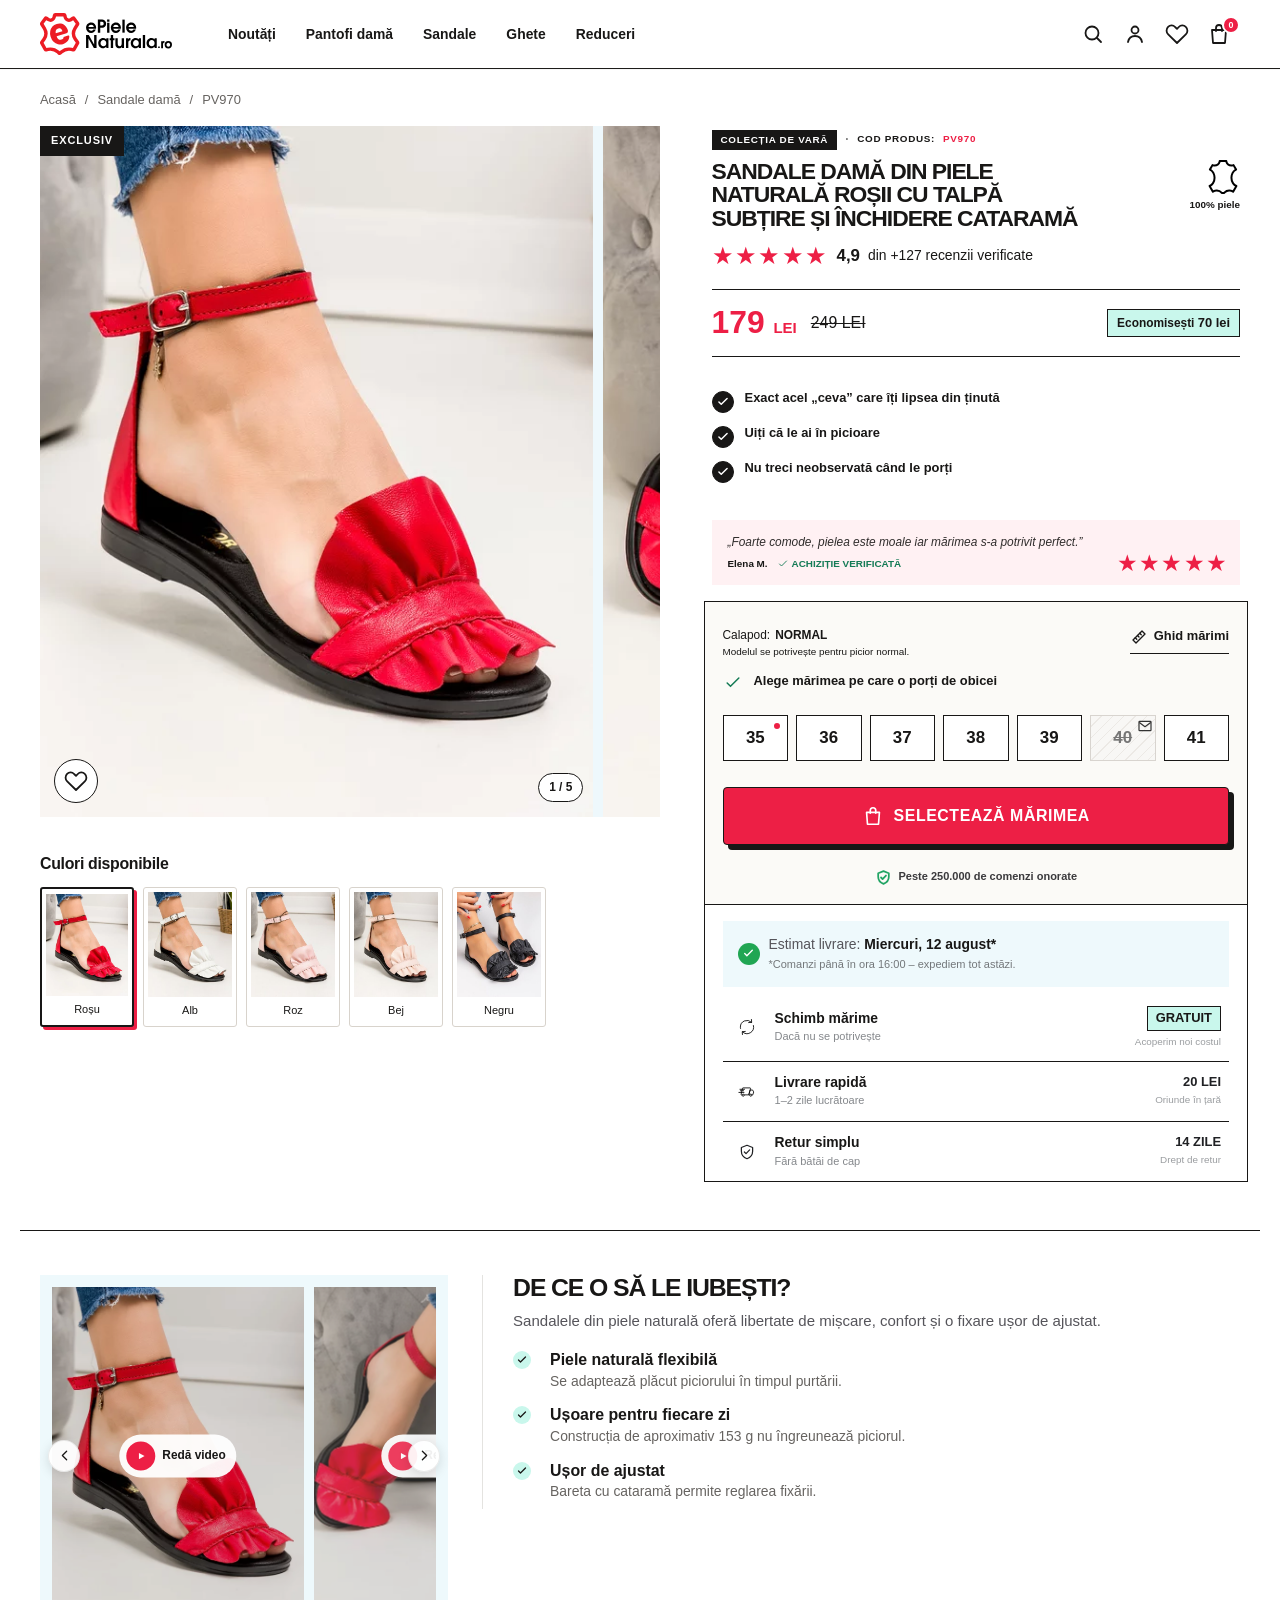
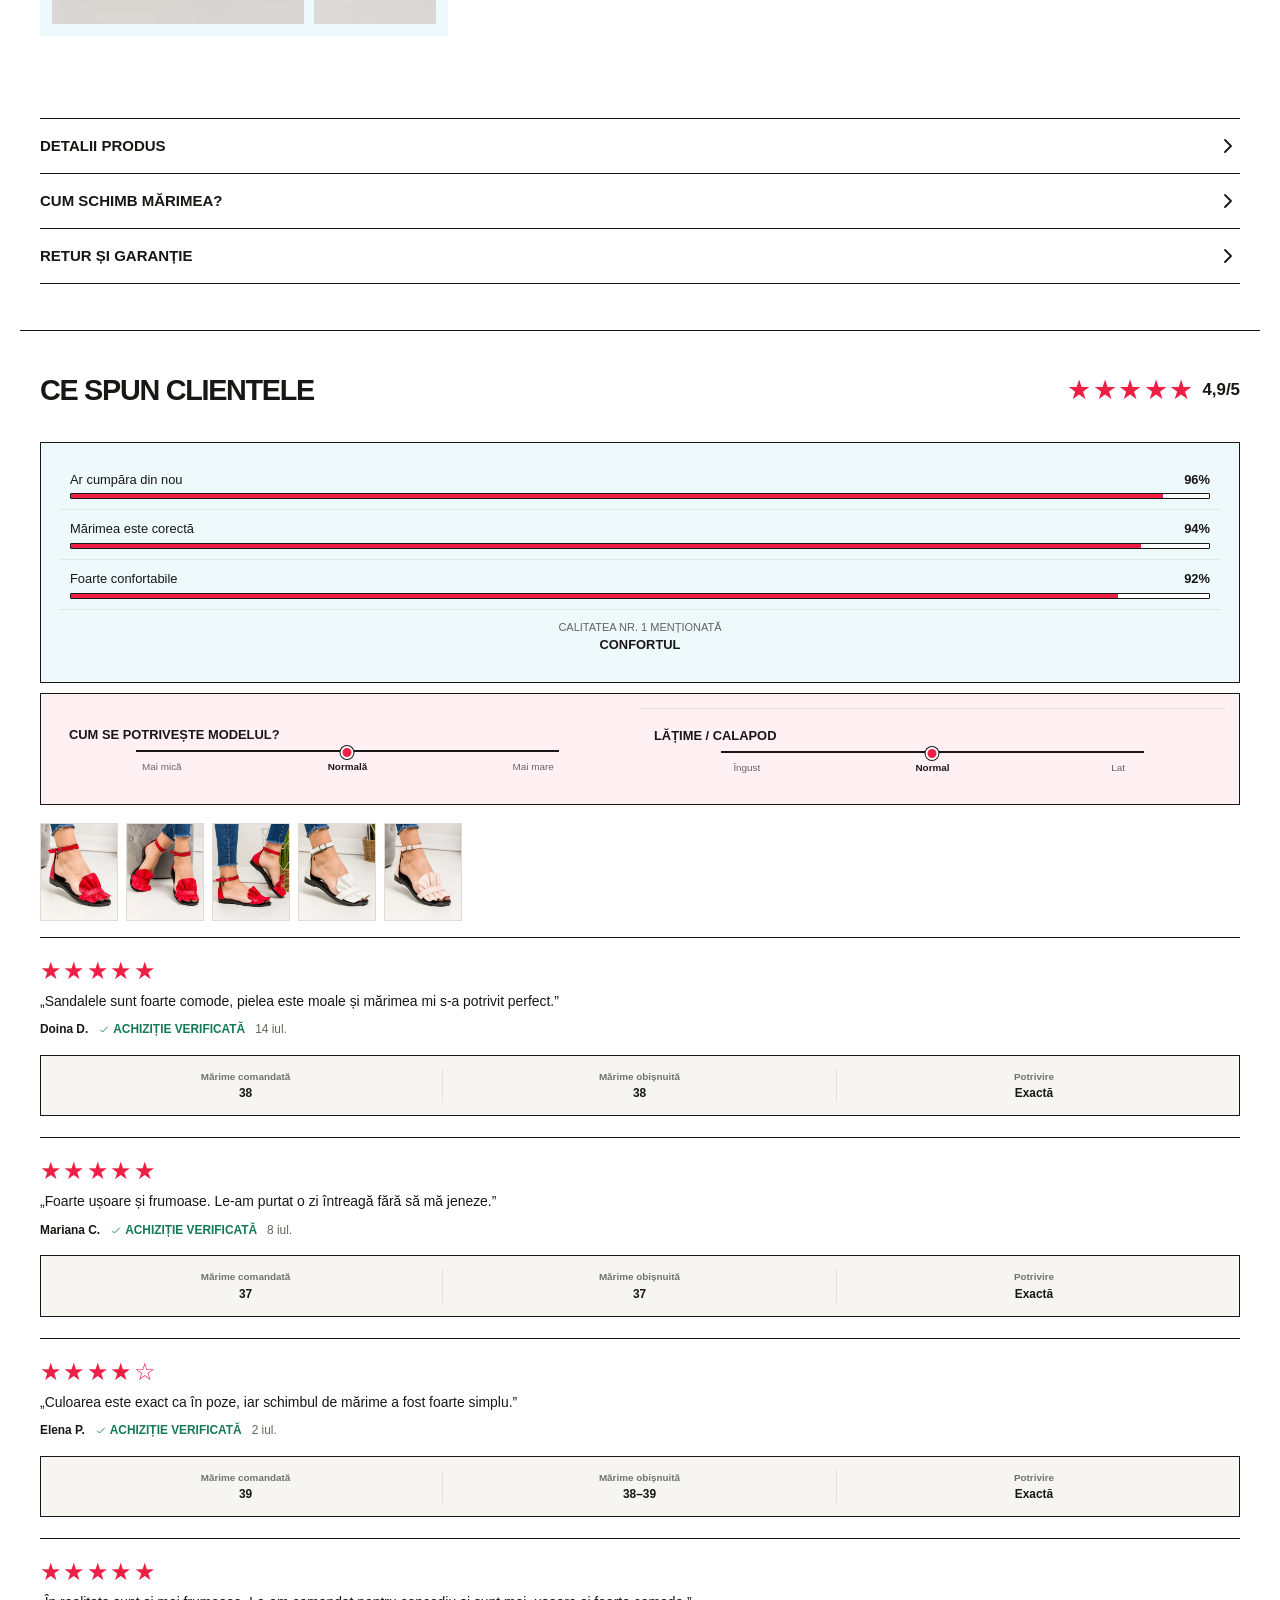
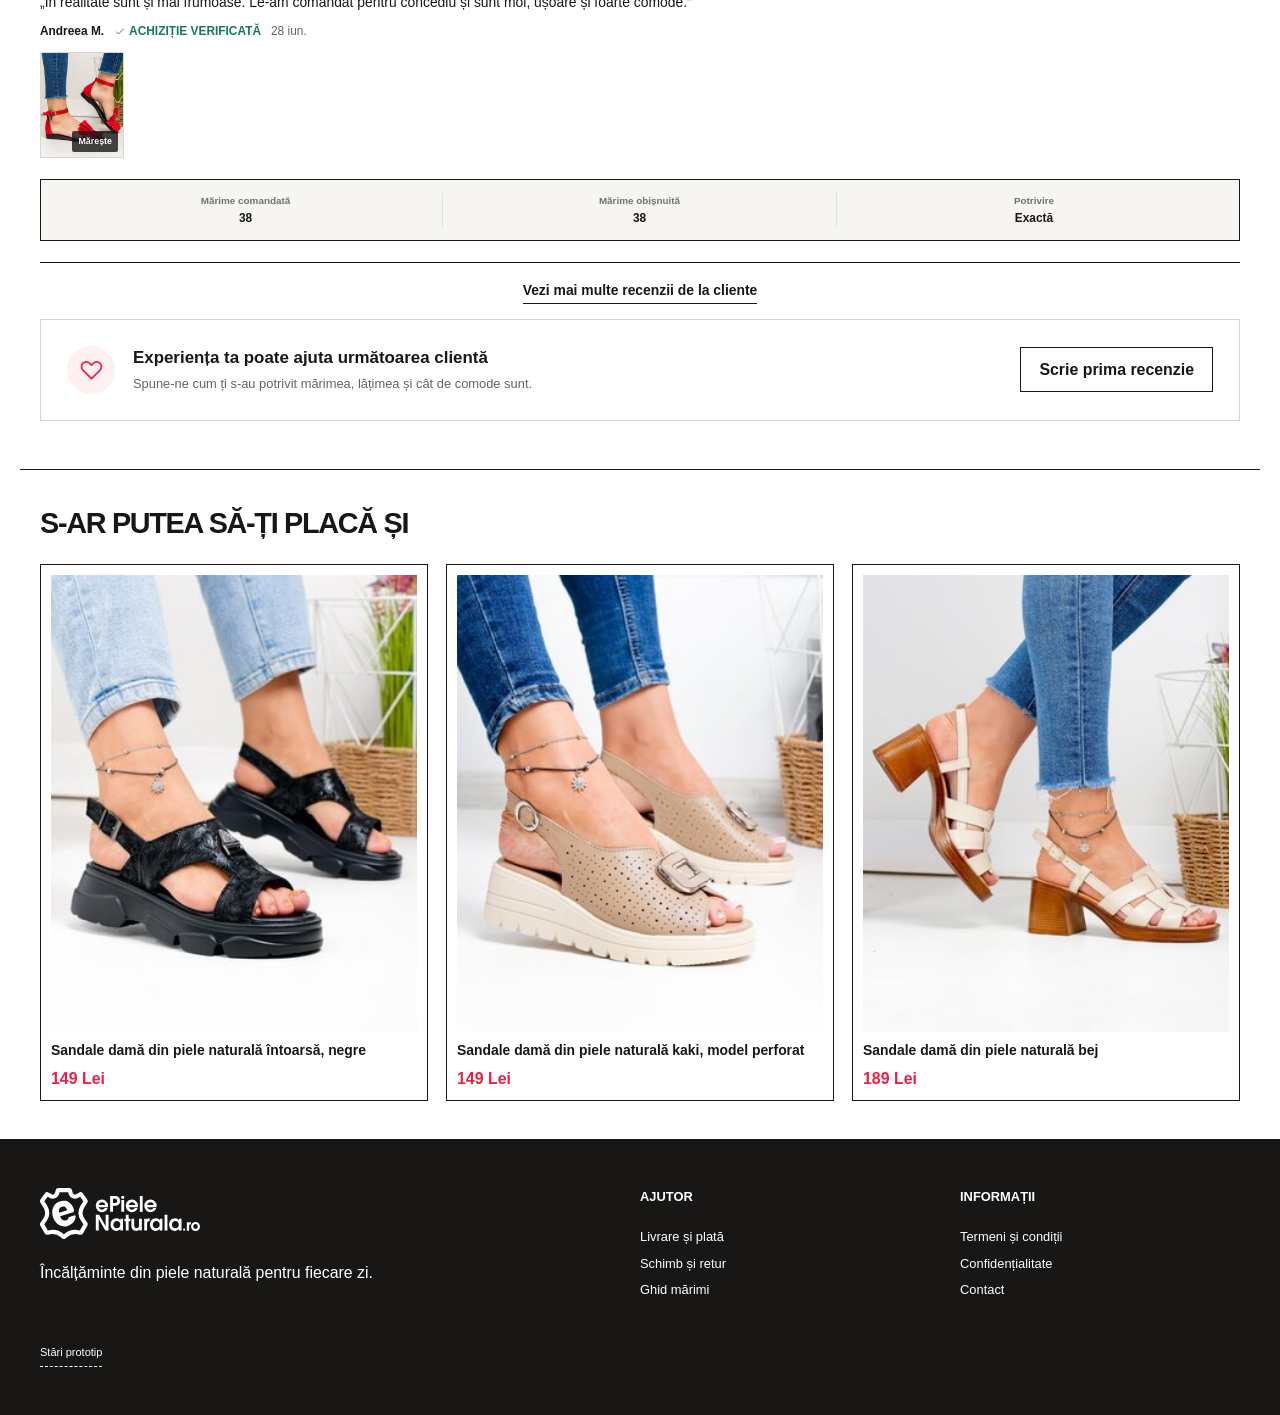
==== commit f16f43a7: "Update index.html" ====
--- a/index.html
+++ b/index.html
@@ -6,6 +6,7 @@
   <meta name="description" content="Prototip CRO mobile-first pentru pagina de produs ePieleNaturala.ro" />
   <title>Sandale damă din piele naturală roșii PV970 | ePieleNaturala — Varianta finală V1</title>
   <link rel="stylesheet" href="styles-modern.css?v=5.2" />
+  <link rel="stylesheet" href="cart-popup.css?v=1.2" />
 </head>
 <body>
   <svg class="svg-defs" aria-hidden="true">
@@ -363,13 +364,6 @@
       <strong>Coșul tău este gol</strong>
       <p>Descoperă recomandările noastre și alege perechea potrivită.</p>
     </div>
-    <div class="cart-total" hidden>
-      <p class="cart-grand-total"><span class="cart-total-label">TOTAL<small class="cart-total-meta">Include cost transport 20 Lei</small></span><span class="cart-total-values"><span class="cart-total-original"><del class="cart-total-original-value">269</del> Lei</span><strong class="cart-total-current">199 Lei</strong></span></p>
-      <p class="cart-total-benefit"><span aria-hidden="true">✓</span><strong>Economisești <b class="cart-total-saving-value">70 Lei</b></strong><span class="cart-total-free-benefit">+ <b>LIVRARE GRATUITĂ</b></span></p>
-    </div>
-    <div class="cart-urgency" hidden><strong>Produsele din coș nu sunt rezervate.</strong><span>Finalizează comanda pentru a nu pierde <strong>mărimea aleasă</strong>.</span></div>
-    <button class="checkout-button" hidden>FINALIZEAZĂ COMANDA <span aria-hidden="true">→</span></button>
-    <button class="cart-continue" type="button" hidden>Continuă cumpărăturile</button>
     <section class="cart-upsell" hidden aria-label="Produse recomandate">
       <div class="cart-upsell-head"><strong>S-ar putea să-ți placă și</strong><div><button type="button" class="cart-carousel-prev" aria-label="Produsul recomandat anterior">←</button><button type="button" class="cart-carousel-next" aria-label="Următorul produs recomandat">→</button></div></div>
       <div class="cart-upsell-track">
@@ -378,6 +372,16 @@
         <article><img src="assets/similar-3.jpg" alt="Sandale din piele naturală kaki" /><strong>Sandale kaki din piele naturală</strong><span>149 Lei</span><button type="button" data-upsell-action>ADAUGĂ ÎN COȘ</button></article>
       </div>
     </section>
+    <div class="cart-footer">
+      <div class="cart-total" hidden>
+        <p class="cart-grand-total"><span class="cart-total-label"><span class="cart-total-word">TOTAL</span><small class="cart-total-meta">incl. transport 20 Lei</small></span><span class="cart-total-values"><span class="cart-total-original"><del class="cart-total-original-value">269</del> Lei</span><strong class="cart-total-current">199 Lei</strong></span></p>
+        <p class="cart-total-benefit"><span aria-hidden="true">✓</span><strong>Economisești <b class="cart-total-saving-value">70 Lei</b></strong><span class="cart-total-free-benefit">+ <b>LIVRARE GRATUITĂ</b></span></p>
+      </div>
+      <div class="cart-urgency" hidden><strong>Produsele din coș nu sunt rezervate.</strong><span>Finalizează comanda ca să nu pierzi <strong>mărimea aleasă</strong>.</span></div>
+      <button class="checkout-button" hidden>FINALIZEAZĂ COMANDA <span aria-hidden="true">→</span></button>
+      <ul class="cart-trust" aria-label="Garanții comandă"><li><svg aria-hidden="true"><use href="#i-check"/></svg>Plată la livrare</li><li><svg aria-hidden="true"><use href="#i-refresh"/></svg>Schimb mărime gratuit</li><li><svg aria-hidden="true"><use href="#i-shield"/></svg>Retur 14 zile</li></ul>
+      <button class="cart-continue" type="button" hidden>Continuă cumpărăturile</button>
+    </div>
   </aside>
 
   <div class="modal-backdrop" hidden></div>
@@ -462,6 +466,6 @@
   </dialog>
 
   <div class="toast" role="status" aria-live="polite">Produsul a fost adăugat în coș.</div>
-  <script src="script.js?v=5.0"></script>
+  <script src="script.js?v=5.3"></script>
 </body>
 </html>
--- a/cart-popup.css
+++ b/cart-popup.css
@@ -0,0 +1,501 @@
+/* ==========================================================================
+   Popup coș (după "Adaugă în coș") — v1.0
+   Se încarcă DUPĂ styles-modern.css. Mobil = bottom sheet, desktop = modal.
+   Limbaj vizual preluat din pagina de produs: contur negru 1px, colțuri drepte,
+   umbră decalată pe CTA, fundaluri pastel (mint / albastru).
+   ========================================================================== */
+
+.cart-drawer.ui-drawer {
+  --cp-ink: #181716;
+  --cp-muted: #66625e;
+  --cp-line: #e6e1da;
+  --cp-pad: 16px;
+  display: flex;
+  flex-direction: column;
+  padding: 0;
+  overflow: hidden;
+  background: #fff;
+}
+
+/* ---------- Header ---------- */
+.cart-drawer.ui-drawer .drawer-header {
+  height: auto;
+  min-height: 56px;
+  padding: 8px 8px 8px var(--cp-pad);
+  flex: 0 0 auto;
+  display: flex;
+  align-items: center;
+  justify-content: space-between;
+  border-bottom: 1px solid var(--cp-line);
+}
+.cart-drawer.ui-drawer .drawer-header strong {
+  display: flex;
+  align-items: center;
+  gap: 10px;
+  font-size: 18px;
+  font-weight: 800;
+  letter-spacing: -.2px;
+  line-height: 1.2;
+}
+.cart-drawer.ui-drawer .drawer-header strong:before {
+  width: 24px;
+  height: 24px;
+  flex: 0 0 24px;
+  font-size: 13px;
+  font-weight: 800;
+}
+.cart-drawer.ui-drawer .drawer-close {
+  width: 44px;
+  height: 44px;
+  padding: 0;
+  display: grid;
+  place-items: center;
+  color: var(--cp-ink);
+  background: transparent;
+  border: 0;
+  border-radius: 0;
+  box-shadow: none;
+  cursor: pointer;
+}
+.cart-drawer.ui-drawer .drawer-close:focus { outline: 0; }
+.cart-drawer.ui-drawer .drawer-close:focus-visible { outline: 2px solid var(--cp-ink); outline-offset: -6px; }
+.cart-drawer.ui-drawer .drawer-close svg { width: 22px; height: 22px; stroke: currentColor; stroke-width: 2; fill: none; }
+
+/* ---------- Zona care derulează (dacă e nevoie) ---------- */
+.cart-drawer.ui-drawer > .cart-shipping-goal-banner,
+.cart-drawer.ui-drawer > .cart-products,
+.cart-drawer.ui-drawer > .cart-empty-state,
+.cart-drawer.ui-drawer > .cart-upsell { flex: 0 0 auto; margin-inline: var(--cp-pad); }
+
+/* ---------- Bara livrare gratuită ---------- */
+.cart-drawer.ui-drawer .cart-shipping-goal-banner:not([hidden]) {
+  margin-top: 12px;
+  padding: 10px 12px;
+  display: grid;
+  gap: 8px;
+  background: var(--pastel-blue, #eef9fc);
+  border: 0;
+  text-align: left;
+}
+.cart-drawer.ui-drawer .cart-shipping-goal-copy { justify-content: flex-start; gap: 8px; }
+.cart-drawer.ui-drawer .cart-shipping-goal-copy img { width: 20px; height: 20px; }
+.cart-drawer.ui-drawer .cart-shipping-goal-banner p { font-size: 13.5px; line-height: 1.3; color: var(--cp-ink); }
+.cart-drawer.ui-drawer .cart-shipping-goal-banner p strong { font-size: inherit; font-weight: 800; }
+.cart-drawer.ui-drawer .cart-shipping-goal-meter { width: 100%; display: block; }
+.cart-drawer.ui-drawer .cart-shipping-goal-meter small { display: none; }
+.cart-drawer.ui-drawer .cart-shipping-goal-meter i {
+  height: 6px;
+  background: #fff;
+  border: 0;
+  border-radius: 99px;
+  box-shadow: inset 0 0 0 1px rgba(24,23,22,.12);
+}
+.cart-drawer.ui-drawer .cart-shipping-goal-banner u { border-radius: 99px; background: var(--green); }
+.cart-drawer.ui-drawer .cart-shipping-goal-banner.is-free { background: var(--pastel-mint, #e9faf5); }
+.cart-drawer.ui-drawer .cart-shipping-goal-banner.is-free .cart-shipping-goal-meter { display: none; }
+.cart-drawer.ui-drawer .cart-shipping-goal-banner.is-free p { font-weight: 600; }
+
+/* ---------- Produs ---------- */
+.cart-drawer.ui-drawer .cart-products:not([hidden]) { display: grid; }
+.cart-drawer.ui-drawer .cart-products .cart-product {
+  position: relative;
+  padding: 14px 0;
+  display: grid;
+  grid-template-columns: 84px minmax(0, 1fr);
+  gap: 12px;
+  border-bottom: 1px solid var(--cp-line);
+}
+.cart-drawer.ui-drawer .cart-products .cart-product:last-child { border-bottom: 0; }
+.cart-drawer.ui-drawer .cart-product img {
+  width: 84px;
+  height: 100px;
+  object-fit: cover;
+  background: var(--soft);
+  border: 1px solid var(--cp-ink);
+}
+.cart-drawer.ui-drawer .cart-product > div {
+  min-width: 0;
+  display: grid;
+  grid-template-columns: minmax(0, 1fr) auto;
+  grid-template-areas:
+    "title title"
+    "meta  meta"
+    "price qty";
+  align-content: start;
+  gap: 2px 8px;
+}
+.cart-drawer.ui-drawer .cart-product > div > strong {
+  grid-area: title;
+  padding-right: 64px; /* loc pentru „Șterge” */
+  font-size: 13.5px;
+  font-weight: 600;
+  line-height: 1.3;
+}
+.cart-drawer.ui-drawer .cart-product > div > span {
+  grid-area: meta;
+  color: var(--cp-muted);
+  font-size: 13px;
+  line-height: 1.35;
+}
+.cart-drawer.ui-drawer .cart-product > div > span b { color: var(--cp-ink); font-weight: 700; }
+.cart-drawer.ui-drawer .cart-product-price-line {
+  grid-area: price;
+  margin: 8px 0 0;
+  align-self: center;
+  display: flex;
+  flex-wrap: wrap;
+  align-items: baseline;
+  column-gap: 6px;
+  row-gap: 0;
+}
+.cart-drawer.ui-drawer .cart-product-price-line em {
+  color: var(--red);
+  font-size: 20px;
+  font-style: normal;
+  font-weight: 800;
+  line-height: 1;
+}
+.cart-drawer.ui-drawer .cart-product-price-line del { color: #8a8580; font-size: 13px; white-space: nowrap; }
+/* economia apare o singură dată, la TOTAL */
+.cart-drawer.ui-drawer .cart-product-price-line small { display: none; }
+
+.cart-drawer.ui-drawer .cart-quantity-selector { grid-area: qty; margin: 8px 0 0; align-self: center; display: flex; }
+.cart-drawer.ui-drawer .cart-quantity-selector > span { display: none; }
+.cart-drawer.ui-drawer .cart-quantity-selector > div {
+  height: 36px;
+  display: grid;
+  grid-template-columns: 36px 32px 36px;
+  border: 1px solid var(--cp-ink);
+}
+.cart-drawer.ui-drawer .cart-quantity-selector button,
+.cart-drawer.ui-drawer .cart-quantity-selector output { font-size: 17px; font-weight: 600; }
+.cart-drawer.ui-drawer .cart-quantity-selector output { font-size: 15px; font-weight: 800; }
+.cart-drawer.ui-drawer .cart-quantity-selector button:first-child { border-right: 1px solid var(--cp-line); }
+.cart-drawer.ui-drawer .cart-quantity-selector button:last-child { border-left: 1px solid var(--cp-line); }
+
+.cart-drawer.ui-drawer .cart-item-delete {
+  position: absolute;
+  top: 8px;
+  right: -8px;
+  min-width: 0;
+  height: 36px;
+  padding: 0 8px;
+  display: flex;
+  align-items: center;
+  gap: 4px;
+  color: var(--cp-muted);
+  border: 0;
+  font-size: 12.5px;
+  text-decoration: underline;
+  text-underline-offset: 3px;
+}
+.cart-drawer.ui-drawer .cart-item-delete svg { width: 12px; height: 12px; stroke: currentColor; stroke-width: 2; }
+
+/* ---------- Footer lipit jos (total + CTA mereu vizibile) ---------- */
+.cart-drawer.ui-drawer .cart-footer {
+  position: sticky;
+  bottom: 0;
+  z-index: 2;
+  margin-top: auto;
+  padding: 12px var(--cp-pad) calc(10px + env(safe-area-inset-bottom));
+  flex: 0 0 auto;
+  background: #fff;
+  border-top: 1px solid var(--cp-ink);
+}
+.cart-drawer.ui-drawer.is-empty .cart-footer { display: none; }
+
+.cart-drawer.ui-drawer .cart-total:not([hidden]) { padding: 0; display: grid; gap: 4px; }
+.cart-drawer.ui-drawer .cart-total .cart-grand-total {
+  margin: 0;
+  padding: 0;
+  display: flex;
+  align-items: center;
+  justify-content: space-between;
+  gap: 12px;
+}
+.cart-drawer.ui-drawer .cart-total-label {
+  display: grid;
+  gap: 4px;
+  color: var(--cp-ink);
+  font-size: 17px;
+  font-weight: 800;
+  letter-spacing: .2px;
+  line-height: 1.1;
+}
+.cart-drawer.ui-drawer .cart-total .cart-total-meta { color: var(--cp-muted); font-size: 12.5px; font-weight: 400; letter-spacing: 0; white-space: nowrap; }
+.cart-drawer.ui-drawer .cart-total-values { display: flex; align-items: center; gap: 8px; }
+.cart-drawer.ui-drawer .cart-total-original { color: #8a8580; font-size: 14px; font-weight: 500; line-height: 1; }
+.cart-drawer.ui-drawer .cart-total-original-value { text-decoration: line-through; }
+.cart-drawer.ui-drawer .cart-total-original-value:after { display: none; }
+.cart-drawer.ui-drawer .cart-total .cart-total-current { color: var(--red); font-size: clamp(30px, 9.6vw, 40px); font-weight: 900; line-height: .9; letter-spacing: -.8px; white-space: nowrap; }
+.cart-drawer.ui-drawer .cart-total-original { white-space: nowrap; }
+
+.cart-drawer.ui-drawer .cart-total .cart-total-benefit {
+  margin: 4px 0 0;
+  padding: 0;
+  display: flex;
+  justify-content: flex-end;
+  align-items: center;
+  gap: 4px;
+  color: var(--green);
+  background: transparent;
+  border: 0;
+  font-size: 13px;
+  font-weight: 600;
+}
+.cart-drawer.ui-drawer .cart-total .cart-total-benefit b,
+.cart-drawer.ui-drawer .cart-total .cart-total-benefit strong { font-weight: 800; }
+
+.cart-drawer.ui-drawer .cart-urgency:not([hidden]) {
+  margin: 10px 0 10px;
+  padding: 0;
+  display: block;
+  background: transparent;
+  border: 0;
+  color: var(--cp-ink);
+  font-size: 12.5px;
+  line-height: 1.35;
+  text-align: center;
+}
+.cart-drawer.ui-drawer .cart-urgency > strong,
+.cart-drawer.ui-drawer .cart-urgency > span { display: block; font-size: inherit; line-height: inherit; }
+.cart-drawer.ui-drawer .cart-urgency > strong { color: var(--red); font-weight: 700; }
+.cart-drawer.ui-drawer .cart-urgency > strong:before {
+  content: "";
+  width: 6px;
+  height: 6px;
+  margin-right: 8px;
+  display: inline-block;
+  vertical-align: 2px;
+  background: var(--red);
+  border-radius: 50%;
+  animation: size-stock-pulse 1.5s ease-in-out infinite; /* același puls ca la mărimile cu stoc mic */
+}
+
+.cart-drawer.ui-drawer .checkout-button:not([hidden]) {
+  width: calc(100% - 4px);
+  min-height: 56px;
+  margin: 0;
+  display: flex;
+  align-items: center;
+  justify-content: center;
+  gap: 8px;
+  color: #fff;
+  background: var(--red);
+  border: 1px solid var(--cp-ink);
+  border-radius: 0;
+  box-shadow: 4px 4px 0 var(--cp-ink);
+  font-size: 16px;
+  font-weight: 800;
+  letter-spacing: .4px;
+  cursor: pointer;
+  transition: transform .12s ease, box-shadow .12s ease;
+}
+.cart-drawer.ui-drawer .checkout-button span { margin: 0; font-size: 20px; line-height: 1; }
+.cart-drawer.ui-drawer .checkout-button:active { transform: translate(3px, 3px); box-shadow: 1px 1px 0 var(--cp-ink); }
+
+.cart-drawer.ui-drawer .cart-trust {
+  margin: 12px 0 0;
+  padding: 0;
+  display: flex;
+  justify-content: center;
+  flex-wrap: nowrap;
+  gap: 0 clamp(6px, 2.4vw, 14px);
+  list-style: none;
+  color: var(--cp-muted);
+  font-size: clamp(10.5px, 3.05vw, 12.5px);
+  letter-spacing: -.1px;
+  line-height: 1.3;
+}
+.cart-drawer.ui-drawer .cart-trust li { display: flex; align-items: center; gap: 3px; white-space: nowrap; }
+.cart-drawer.ui-drawer .cart-trust svg { width: 13px; height: 13px; flex: 0 0 13px; fill: none; stroke: var(--green); stroke-width: 2.2; }
+
+.cart-drawer.ui-drawer .cart-continue:not([hidden]) {
+  min-height: 40px;
+  margin: 2px auto 0;
+  padding: 0 12px;
+  display: block;
+  color: var(--cp-ink);
+  border: 0;
+  font-size: 14px;
+  font-weight: 600;
+  text-decoration: underline;
+  text-underline-offset: 4px;
+}
+
+/* ---------- Upsell (dacă îl activezi) ---------- */
+.cart-drawer.ui-drawer .cart-upsell:not([hidden]) { margin-top: 4px; margin-bottom: 14px; padding-top: 12px; border-top: 1px solid var(--cp-line); }
+.cart-drawer.ui-drawer .cart-upsell-track article { min-width: 150px; }
+.cart-drawer.ui-drawer .cart-upsell-track strong { font-size: 13px; }
+.cart-drawer.ui-drawer .cart-upsell-track span { font-size: 14px; }
+.cart-drawer.ui-drawer .cart-upsell-track article button { min-height: 38px; font-size: 12px; }
+
+/* ==========================================================================
+   MOBIL: bottom sheet (urcă de jos, CTA în zona degetului mare)
+   ========================================================================== */
+@media (max-width: 640px) {
+  .cart-drawer.ui-drawer {
+    top: auto;
+    right: 0;
+    bottom: 0;
+    left: 0;
+    width: 100%;
+    max-height: 92dvh;
+    overflow-y: auto;
+    overscroll-behavior: contain;
+    border: 0;
+    border-top: 1px solid var(--cp-ink);
+    border-radius: 14px 14px 0 0;
+    box-shadow: 0 -12px 40px rgba(0,0,0,.18);
+    transform: translateY(100%);
+    opacity: 1;
+    transition: transform .28s cubic-bezier(.2,.8,.2,1), visibility 0s linear .28s;
+  }
+  .cart-drawer.ui-drawer.is-open { transform: translateY(0); transition-delay: 0s; }
+  /* mâner de bottom sheet */
+  .cart-drawer.ui-drawer .drawer-header { position: relative; padding-top: 14px; }
+  .cart-drawer.ui-drawer .drawer-header:before {
+    content: "";
+    position: absolute;
+    top: 6px;
+    left: 50%;
+    width: 40px;
+    height: 4px;
+    margin-left: -20px;
+    background: #d5d0c9;
+    border-radius: 99px;
+  }
+  .cart-drawer.ui-drawer .drawer-header strong { font-size: 17px; }
+  .cart-drawer.ui-drawer .cart-products .cart-product { grid-template-columns: 76px minmax(0, 1fr); gap: 10px; }
+  .cart-drawer.ui-drawer .cart-product img { width: 76px; height: 92px; }
+  .cart-drawer.ui-drawer .cart-quantity-selector > div { height: 34px; grid-template-columns: 34px 28px 34px; }
+}
+
+/* telefoane mici / ecran scurt: comprimăm, CTA rămâne vizibil */
+@media (max-width: 640px) and (max-height: 680px) {
+  .cart-drawer.ui-drawer .drawer-header { min-height: 50px; }
+  .cart-drawer.ui-drawer .cart-shipping-goal-banner:not([hidden]) { margin-top: 10px; padding: 8px 10px; gap: 6px; }
+  .cart-drawer.ui-drawer .cart-products .cart-product { padding: 10px 0; grid-template-columns: 68px minmax(0, 1fr); }
+  .cart-drawer.ui-drawer .cart-product img { width: 68px; height: 80px; }
+  .cart-drawer.ui-drawer .cart-urgency:not([hidden]) { margin: 8px 0; }
+  .cart-drawer.ui-drawer .cart-trust { margin-top: 10px; }
+}
+
+@media (max-width: 359px) {
+  .cart-drawer.ui-drawer { --cp-pad: 12px; }
+  .cart-drawer.ui-drawer .cart-product > div > strong { font-size: 13px; }
+  .cart-drawer.ui-drawer .cart-quantity-selector > div { grid-template-columns: 32px 28px 32px; }
+  .cart-drawer.ui-drawer .cart-trust svg { display: none; }
+}
+
+/* ==========================================================================
+   DESKTOP / TABLETĂ: modal centrat, mai îngust
+   ========================================================================== */
+@media (min-width: 641px) {
+  .cart-drawer.ui-drawer {
+    width: min(460px, calc(100vw - 48px));
+    max-height: calc(100dvh - 48px);
+    overflow-y: auto;
+    border: 1px solid var(--cp-ink);
+    border-radius: 0;
+    box-shadow: 8px 8px 0 rgba(24,23,22,.9), 0 24px 60px rgba(0,0,0,.2);
+  }
+  .cart-drawer.ui-drawer { --cp-pad: 20px; }
+}
+
+@media (prefers-reduced-motion: reduce) {
+  .cart-drawer.ui-drawer, .cart-drawer.ui-drawer .checkout-button { transition: none; }
+}
+
+/* ecrane foarte înguste (320–345px): totul rămâne pe aceleași rânduri, doar mai compact */
+@media (max-width: 345px) {
+  .cart-drawer.ui-drawer .cart-total-values { gap: 6px; }
+  .cart-drawer.ui-drawer .cart-total-original { font-size: 12px; }
+  .cart-drawer.ui-drawer .cart-total .cart-total-current { font-size: 29px; }
+  .cart-drawer.ui-drawer .cart-product-price-line em { font-size: 18px; }
+  .cart-drawer.ui-drawer .cart-product-price-line del { font-size: 12px; }
+  .cart-drawer.ui-drawer .cart-product > div { column-gap: 6px; }
+}
+
+/* „livrare gratuită” apare deja sub TOTAL și în bara de sus */
+.cart-drawer.ui-drawer .cart-total-free-benefit { display: none !important; }
+
+/* ---------- TOTAL: prețul mare aliniat exact cu „TOTAL” (sus) și cu textul de transport (jos) ----------
+   text-box taie spațiul gol de deasupra majusculelor și de sub linia de bază, indiferent de font
+   (Roboto pe Android, Arial/SF pe iPhone). Prețul dă înălțimea; „TOTAL” se lipește sus, transportul jos. */
+.cart-drawer.ui-drawer .cart-total .cart-grand-total { align-items: stretch; }
+.cart-drawer.ui-drawer .cart-total-label {
+  display: flex;
+  flex-direction: column;
+  justify-content: space-between;
+  gap: 6px;
+  padding: 0;
+}
+.cart-drawer.ui-drawer .cart-total-word,
+.cart-drawer.ui-drawer .cart-total .cart-total-meta,
+.cart-drawer.ui-drawer .cart-total .cart-total-current,
+.cart-drawer.ui-drawer .cart-total-original {
+  display: block;
+  text-box: trim-both cap alphabetic;
+}
+.cart-drawer.ui-drawer .cart-total-word { line-height: 1; }
+.cart-drawer.ui-drawer .cart-total .cart-total-meta { line-height: 1.1; }
+.cart-drawer.ui-drawer .cart-total-values { align-items: flex-end; gap: 8px; }
+.cart-drawer.ui-drawer .cart-total .cart-total-current { font-size: clamp(34px, 10.4vw, 42px); line-height: 1; }
+.cart-drawer.ui-drawer .cart-total-original { line-height: 1; }
+@media (max-width: 345px) {
+  .cart-drawer.ui-drawer .cart-total-label { gap: 5px; }
+  .cart-drawer.ui-drawer .cart-total-word { font-size: 15px; }
+  .cart-drawer.ui-drawer .cart-total .cart-total-meta { font-size: 11.5px; }
+  .cart-drawer.ui-drawer .cart-total .cart-total-current { font-size: 32px; }
+  .cart-drawer.ui-drawer .cart-total-original { font-size: 11.5px; }
+}
+
+/* ---------- Produs: culoarea sub mărime, cantitatea aliniată cu marginea de jos a pozei ---------- */
+.cart-drawer.ui-drawer .cart-products .cart-product { align-items: stretch; }
+.cart-drawer.ui-drawer .cart-product img {
+  height: 100%;
+  min-height: 100px;
+  align-self: stretch;
+}
+.cart-drawer.ui-drawer .cart-product > div {
+  grid-template-rows: auto auto 1fr;
+  row-gap: 0;
+}
+.cart-drawer.ui-drawer .cart-product > div > strong { margin-bottom: 3px; }
+.cart-drawer.ui-drawer .cart-product > div > .cart-product-meta { display: grid; gap: 1px; font-size: 12.5px; line-height: 1.3; }
+.cart-drawer.ui-drawer .cart-product-meta > span { display: block; }
+.cart-drawer.ui-drawer .cart-product-price-line { margin: 6px 0 0; align-self: end; }
+.cart-drawer.ui-drawer .cart-product-price-line em { line-height: 30px; }
+.cart-drawer.ui-drawer .cart-quantity-selector { margin: 6px 0 0; align-self: end; }
+.cart-drawer.ui-drawer .cart-quantity-selector > div { height: 30px; grid-template-columns: 30px 28px 30px; }
+.cart-drawer.ui-drawer .cart-quantity-selector button { font-size: 16px; }
+.cart-drawer.ui-drawer .cart-quantity-selector output { font-size: 14px; }
+@media (max-width: 640px) {
+  .cart-drawer.ui-drawer .cart-quantity-selector > div { height: 30px; grid-template-columns: 30px 26px 30px; }
+}
+@media (max-width: 345px) {
+  .cart-drawer.ui-drawer .cart-product img { min-height: 92px; }
+  .cart-drawer.ui-drawer .cart-quantity-selector > div { grid-template-columns: 28px 24px 28px; }
+}
+
+.cart-drawer.ui-drawer .cart-total .cart-total-benefit { margin-top: 10px; }
+
+/* transport gratuit: verde, îngroșat — beneficiu, nu notă de subsol */
+.cart-drawer.ui-drawer .cart-total .cart-total-meta.is-free {
+  color: var(--green);
+  font-size: 13px;
+  font-weight: 800;
+  letter-spacing: .1px;
+}
+@media (max-width: 345px) {
+  .cart-drawer.ui-drawer .cart-total .cart-total-meta.is-free { font-size: 12.5px; }
+}
+
+.cart-drawer.ui-drawer .cart-total .cart-total-current { font-size: clamp(30px, 9.4vw, 40px); }
+.cart-drawer.ui-drawer .cart-total-label { flex: 0 1 auto; min-width: 0; }
+.cart-drawer.ui-drawer .cart-total-values { flex: 0 0 auto; }
+@media (max-width: 345px) {
+  .cart-drawer.ui-drawer .cart-total .cart-total-current { font-size: 30px; }
+  .cart-drawer.ui-drawer .cart-total .cart-total-meta.is-free { font-size: 12px; }
+}
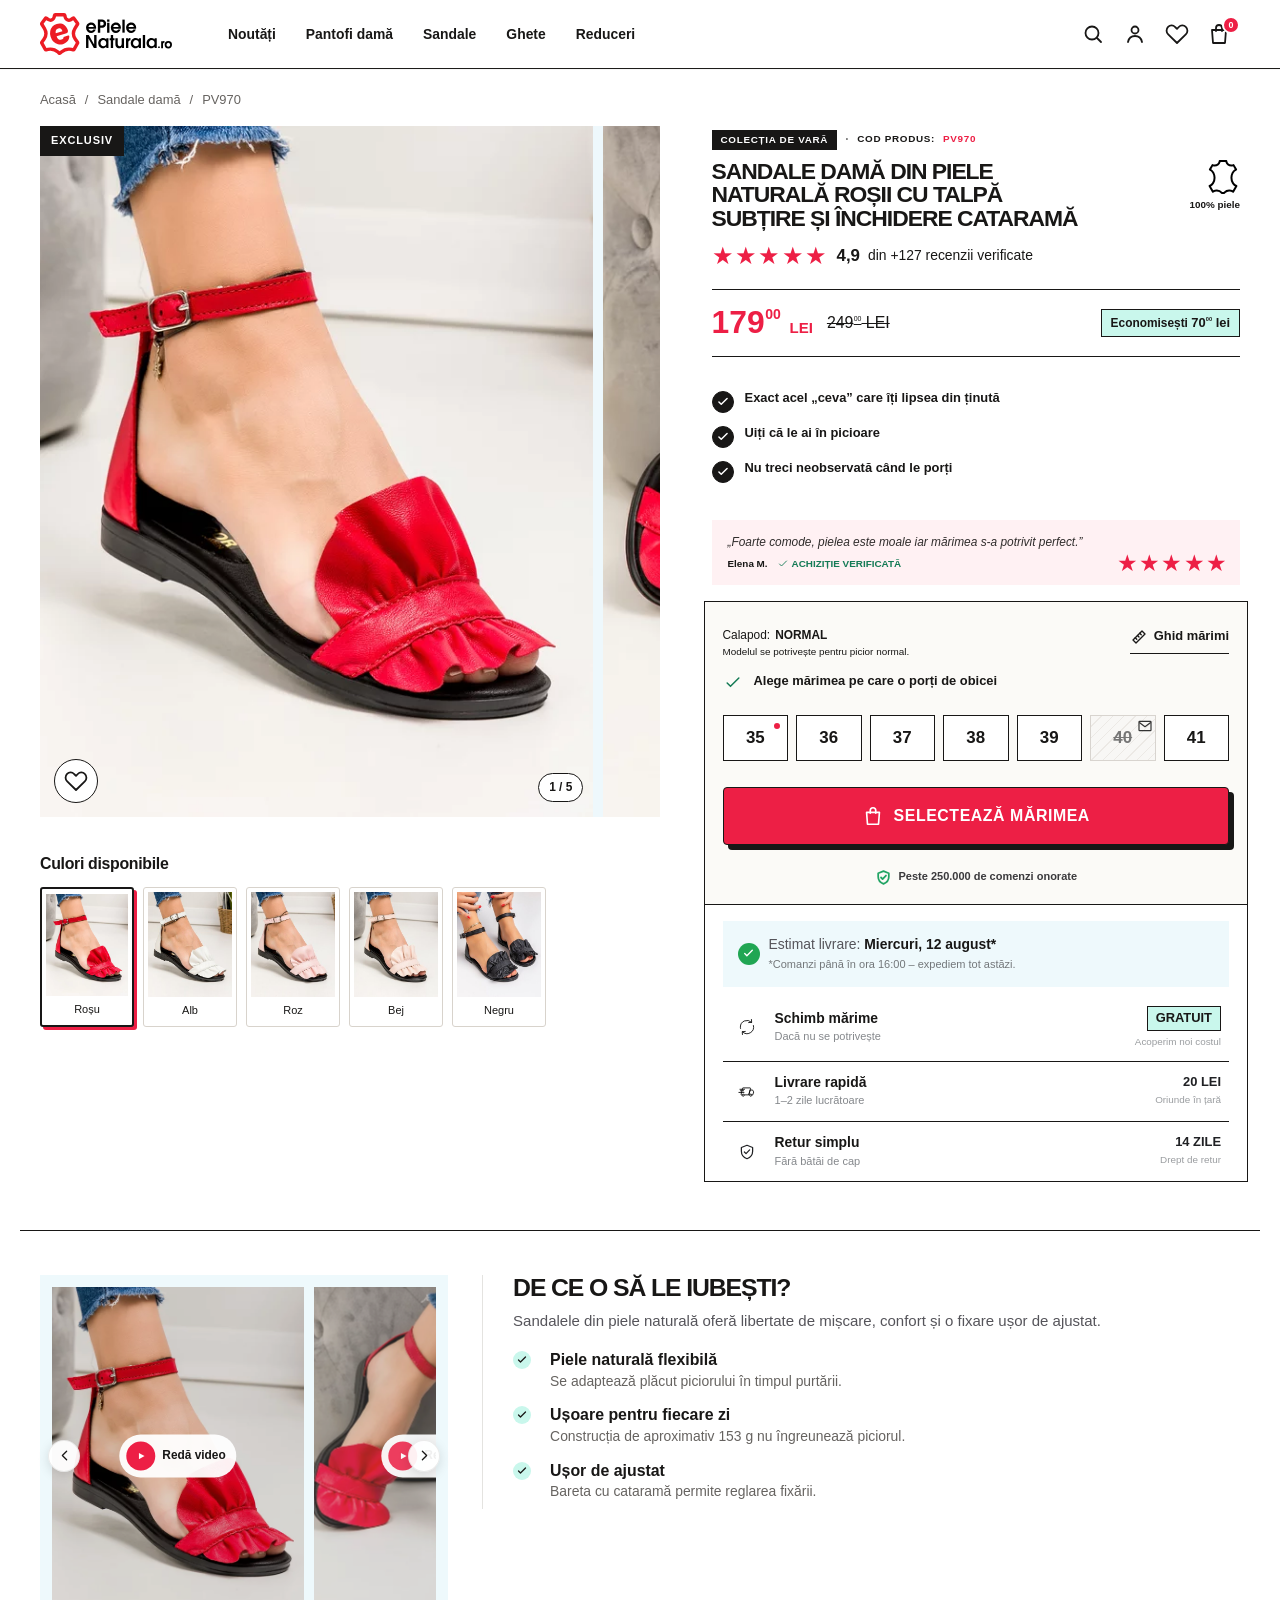
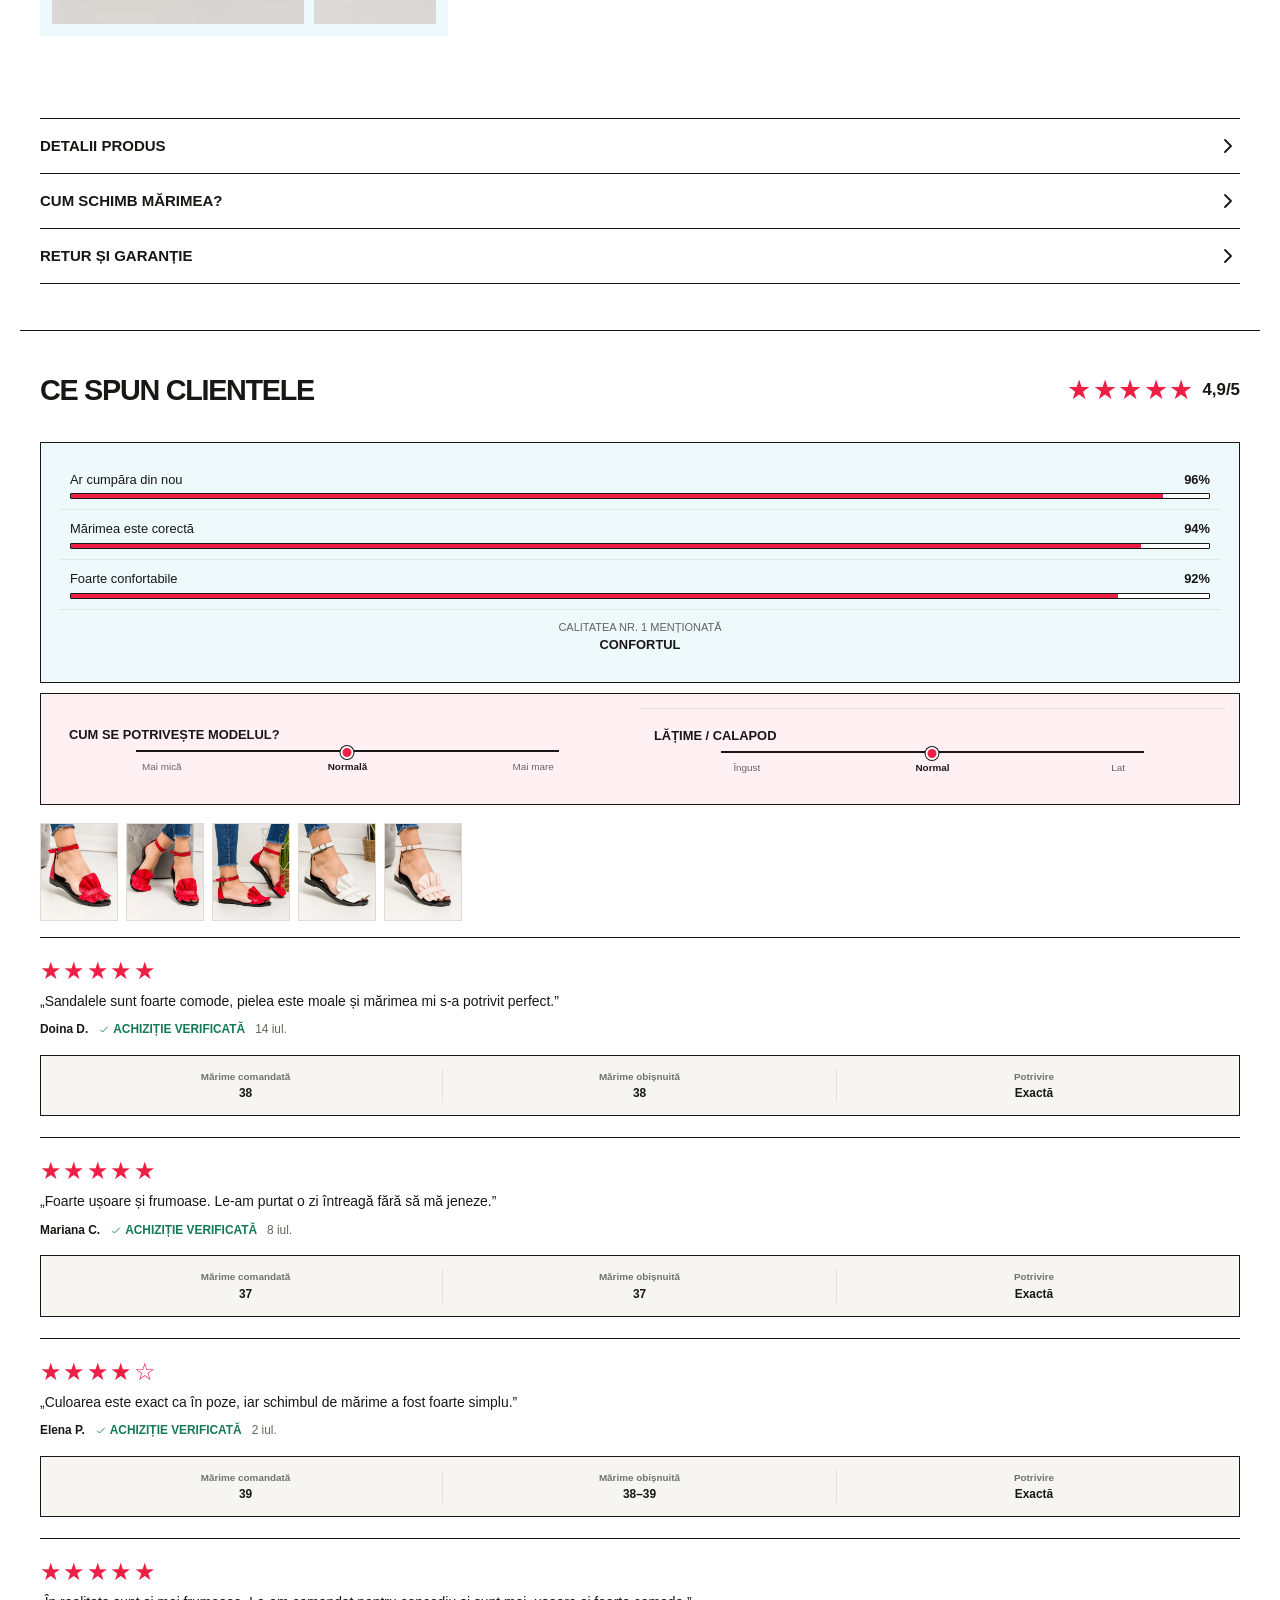
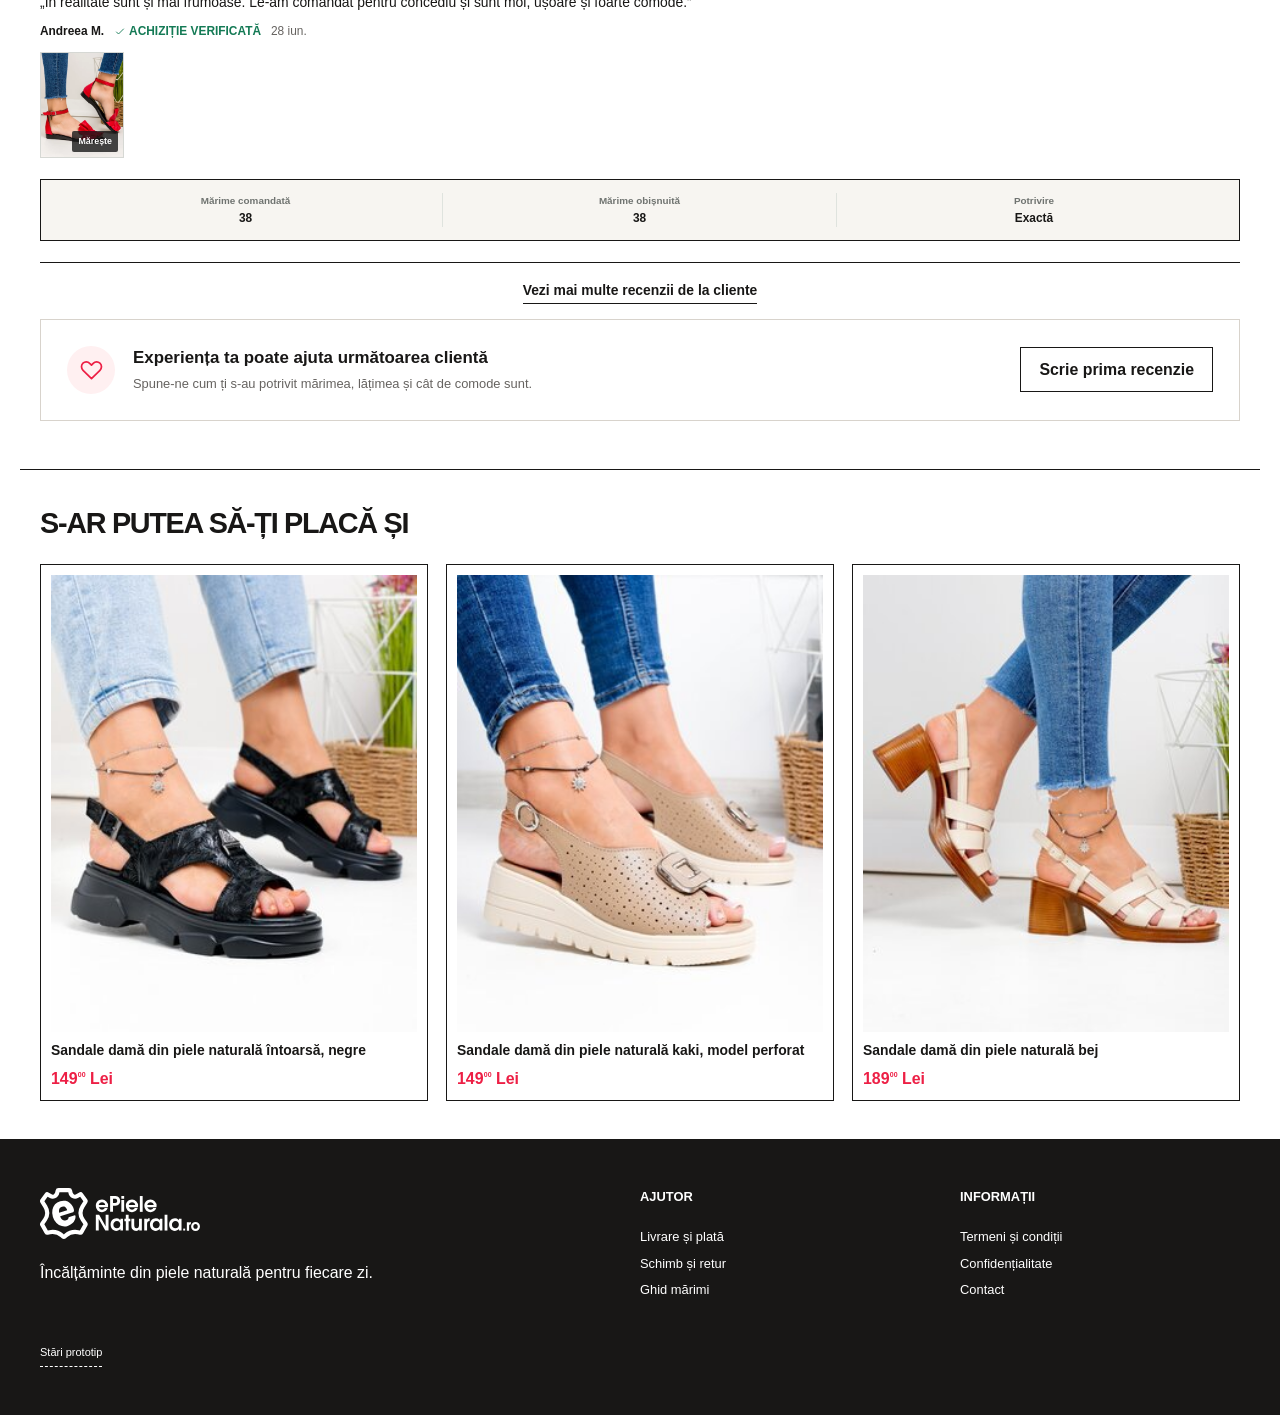
==== commit 78599442: "Add files via upload" ====
--- a/index.html
+++ b/index.html
@@ -6,7 +6,6 @@
   <meta name="description" content="Prototip CRO mobile-first pentru pagina de produs ePieleNaturala.ro" />
   <title>Sandale damă din piele naturală roșii PV970 | ePieleNaturala — Varianta finală V1</title>
   <link rel="stylesheet" href="styles-modern.css?v=5.2" />
-  <link rel="stylesheet" href="cart-popup.css?v=1.2" />
 </head>
 <body>
   <svg class="svg-defs" aria-hidden="true">
@@ -112,7 +111,7 @@
         </div>
 
         <div class="price-block">
-          <div class="price-line"><strong>179 <small>LEI</small></strong><del>249 LEI</del><p class="savings-line">Economisești <b>70 lei</b></p></div>
+          <div class="price-line"><strong>179<sup class="dec">00</sup> <small>LEI</small></strong><del>249<sup class="dec">00</sup> LEI</del><p class="savings-line">Economisești <b>70<sup class="dec">00</sup> lei</b></p></div>
         </div>
 
         <div class="colors-block purchase-colors">
@@ -318,9 +317,9 @@
     <section class="recommendations content-section">
       <div class="section-intro"><h2>S-ar putea să-ți placă și</h2></div>
       <div class="product-cards">
-        <article><a href="#"><img src="assets/similar-1.jpg" alt="Sandale negre din piele naturală întoarsă" loading="lazy" /><span>Sandale damă din piele naturală întoarsă, negre</span></a><div class="card-price"><strong>149 Lei</strong></div></article>
-        <article><a href="#"><img src="assets/similar-2.jpg" alt="Sandale kaki din piele naturală" loading="lazy" /><span>Sandale damă din piele naturală kaki, model perforat</span></a><div class="card-price"><strong>149 Lei</strong></div></article>
-        <article><a href="#"><img src="assets/similar-3.jpg" alt="Sandale bej din piele naturală" loading="lazy" /><span>Sandale damă din piele naturală bej</span></a><div class="card-price"><strong>189 Lei</strong></div></article>
+        <article><a href="#"><img src="assets/similar-1.jpg" alt="Sandale negre din piele naturală întoarsă" loading="lazy" /><span>Sandale damă din piele naturală întoarsă, negre</span></a><div class="card-price"><strong>149<sup class="dec">00</sup> Lei</strong></div></article>
+        <article><a href="#"><img src="assets/similar-2.jpg" alt="Sandale kaki din piele naturală" loading="lazy" /><span>Sandale damă din piele naturală kaki, model perforat</span></a><div class="card-price"><strong>149<sup class="dec">00</sup> Lei</strong></div></article>
+        <article><a href="#"><img src="assets/similar-3.jpg" alt="Sandale bej din piele naturală" loading="lazy" /><span>Sandale damă din piele naturală bej</span></a><div class="card-price"><strong>189<sup class="dec">00</sup> Lei</strong></div></article>
       </div>
     </section>
 
@@ -367,19 +366,19 @@
     <section class="cart-upsell" hidden aria-label="Produse recomandate">
       <div class="cart-upsell-head"><strong>S-ar putea să-ți placă și</strong><div><button type="button" class="cart-carousel-prev" aria-label="Produsul recomandat anterior">←</button><button type="button" class="cart-carousel-next" aria-label="Următorul produs recomandat">→</button></div></div>
       <div class="cart-upsell-track">
-        <article><img src="assets/similar-1.jpg" alt="Sandale negre din piele naturală" /><strong>Sandale negre din piele naturală</strong><span>149 Lei</span><button type="button" data-upsell-action>ADAUGĂ ÎN COȘ</button></article>
-        <article><img src="assets/similar-2.jpg" alt="Sandale bej din piele naturală" /><strong>Sandale bej cu talpă confort</strong><span>169 Lei</span><button type="button" data-upsell-action>ADAUGĂ ÎN COȘ</button></article>
-        <article><img src="assets/similar-3.jpg" alt="Sandale din piele naturală kaki" /><strong>Sandale kaki din piele naturală</strong><span>149 Lei</span><button type="button" data-upsell-action>ADAUGĂ ÎN COȘ</button></article>
+        <article><img src="assets/similar-1.jpg" alt="Sandale negre din piele naturală" /><strong>Sandale negre din piele naturală</strong><span>149<sup class="dec">00</sup> Lei</span><button type="button" data-upsell-action>+ Adaugă</button></article>
+        <article><img src="assets/similar-2.jpg" alt="Sandale bej din piele naturală" /><strong>Sandale bej cu talpă confort</strong><span>169<sup class="dec">00</sup> Lei</span><button type="button" data-upsell-action>+ Adaugă</button></article>
+        <article><img src="assets/similar-3.jpg" alt="Sandale din piele naturală kaki" /><strong>Sandale kaki din piele naturală</strong><span>149<sup class="dec">00</sup> Lei</span><button type="button" data-upsell-action>+ Adaugă</button></article>
       </div>
     </section>
     <div class="cart-footer">
       <div class="cart-total" hidden>
-        <p class="cart-grand-total"><span class="cart-total-label"><span class="cart-total-word">TOTAL</span><small class="cart-total-meta">incl. transport 20 Lei</small></span><span class="cart-total-values"><span class="cart-total-original"><del class="cart-total-original-value">269</del> Lei</span><strong class="cart-total-current">199 Lei</strong></span></p>
-        <p class="cart-total-benefit"><span aria-hidden="true">✓</span><strong>Economisești <b class="cart-total-saving-value">70 Lei</b></strong><span class="cart-total-free-benefit">+ <b>LIVRARE GRATUITĂ</b></span></p>
+        <p class="cart-grand-total"><span class="cart-total-label"><span class="cart-total-word">TOTAL</span><small class="cart-total-meta">incl. transport 20 Lei</small></span><span class="cart-total-values"><span class="cart-total-original"><del class="cart-total-original-value">269<sup class="dec">00</sup></del> Lei</span><strong class="cart-total-current">199<sup class="dec">00</sup> Lei</strong></span></p>
+        <p class="cart-total-benefit"><span aria-hidden="true">✓</span><strong>Economisești <b class="cart-total-saving-value">70<sup class="dec">00</sup> Lei</b></strong><span class="cart-total-free-benefit">+ <b>LIVRARE GRATUITĂ</b></span></p>
       </div>
       <div class="cart-urgency" hidden><strong>Produsele din coș nu sunt rezervate.</strong><span>Finalizează comanda ca să nu pierzi <strong>mărimea aleasă</strong>.</span></div>
       <button class="checkout-button" hidden>FINALIZEAZĂ COMANDA <span aria-hidden="true">→</span></button>
-      <ul class="cart-trust" aria-label="Garanții comandă"><li><svg aria-hidden="true"><use href="#i-check"/></svg>Plată la livrare</li><li><svg aria-hidden="true"><use href="#i-refresh"/></svg>Schimb mărime gratuit</li><li><svg aria-hidden="true"><use href="#i-shield"/></svg>Retur 14 zile</li></ul>
+      <ul class="cart-trust" aria-label="Garanții comandă"><li><img src="assets/delivery.svg" alt="" aria-hidden="true" />Plată la livrare</li><li><img src="assets/return.svg" alt="" aria-hidden="true" />Schimb mărime gratuit</li><li><svg aria-hidden="true"><use href="#i-shield"/></svg>Retur 14 zile</li></ul>
       <button class="cart-continue" type="button" hidden>Continuă cumpărăturile</button>
     </div>
   </aside>
@@ -466,6 +465,6 @@
   </dialog>
 
   <div class="toast" role="status" aria-live="polite">Produsul a fost adăugat în coș.</div>
-  <script src="script.js?v=5.3"></script>
+  <script src="script.js?v=5.5"></script>
 </body>
 </html>
--- a/styles-modern.css
+++ b/styles-modern.css
@@ -2400,3 +2400,687 @@
 
   .size-grid button[data-stock-alert] b { transform: translateX(-5px); }
 }
+
+/* ==========================================================================
+   POPUP COȘ — restilizare (mutat din cart-popup.css)
+   ========================================================================== */
+/* ==========================================================================
+   Popup coș (după "Adaugă în coș") — v1.0
+   Se încarcă DUPĂ styles-modern.css. Mobil = bottom sheet, desktop = modal.
+   Limbaj vizual preluat din pagina de produs: contur negru 1px, colțuri drepte,
+   umbră decalată pe CTA, fundaluri pastel (mint / albastru).
+   ========================================================================== */
+
+.cart-drawer.ui-drawer {
+  --cp-ink: #181716;
+  --cp-muted: #66625e;
+  --cp-line: #e6e1da;
+  --cp-pad: 16px;
+  display: flex;
+  flex-direction: column;
+  padding: 0;
+  overflow: hidden;
+  background: #fff;
+}
+
+/* ---------- Header ---------- */
+.cart-drawer.ui-drawer .drawer-header {
+  height: auto;
+  min-height: 56px;
+  padding: 8px 8px 8px var(--cp-pad);
+  flex: 0 0 auto;
+  display: flex;
+  align-items: center;
+  justify-content: space-between;
+  border-bottom: 1px solid var(--cp-line);
+}
+.cart-drawer.ui-drawer .drawer-header strong {
+  display: flex;
+  align-items: center;
+  gap: 10px;
+  font-size: 18px;
+  font-weight: 800;
+  letter-spacing: -.2px;
+  line-height: 1.2;
+}
+.cart-drawer.ui-drawer .drawer-header strong:before {
+  width: 24px;
+  height: 24px;
+  flex: 0 0 24px;
+  font-size: 13px;
+  font-weight: 800;
+}
+.cart-drawer.ui-drawer .drawer-close {
+  width: 44px;
+  height: 44px;
+  padding: 0;
+  display: grid;
+  place-items: center;
+  color: var(--cp-ink);
+  background: transparent;
+  border: 0;
+  border-radius: 0;
+  box-shadow: none;
+  cursor: pointer;
+}
+.cart-drawer.ui-drawer .drawer-close:focus { outline: 0; }
+.cart-drawer.ui-drawer .drawer-close:focus-visible { outline: 2px solid var(--cp-ink); outline-offset: -6px; }
+.cart-drawer.ui-drawer .drawer-close svg { width: 22px; height: 22px; stroke: currentColor; stroke-width: 2; fill: none; }
+
+/* ---------- Zona care derulează (dacă e nevoie) ---------- */
+.cart-drawer.ui-drawer > .cart-shipping-goal-banner,
+.cart-drawer.ui-drawer > .cart-products,
+.cart-drawer.ui-drawer > .cart-empty-state,
+.cart-drawer.ui-drawer > .cart-upsell { flex: 0 0 auto; margin-inline: var(--cp-pad); }
+
+/* ---------- Bara livrare gratuită ---------- */
+.cart-drawer.ui-drawer .cart-shipping-goal-banner:not([hidden]) {
+  margin-top: 12px;
+  padding: 10px 12px;
+  display: grid;
+  gap: 8px;
+  background: var(--pastel-blue, #eef9fc);
+  border: 0;
+  text-align: left;
+}
+.cart-drawer.ui-drawer .cart-shipping-goal-copy { justify-content: flex-start; gap: 8px; }
+.cart-drawer.ui-drawer .cart-shipping-goal-copy img { width: 20px; height: 20px; }
+.cart-drawer.ui-drawer .cart-shipping-goal-banner p { font-size: 13.5px; line-height: 1.3; color: var(--cp-ink); }
+.cart-drawer.ui-drawer .cart-shipping-goal-banner p strong { font-size: inherit; font-weight: 800; }
+.cart-drawer.ui-drawer .cart-shipping-goal-meter { width: 100%; display: block; }
+.cart-drawer.ui-drawer .cart-shipping-goal-meter small { display: none; }
+.cart-drawer.ui-drawer .cart-shipping-goal-meter i {
+  height: 6px;
+  background: #fff;
+  border: 0;
+  border-radius: 99px;
+  box-shadow: inset 0 0 0 1px rgba(24,23,22,.12);
+}
+.cart-drawer.ui-drawer .cart-shipping-goal-banner u { border-radius: 99px; background: var(--green); }
+.cart-drawer.ui-drawer .cart-shipping-goal-banner.is-free { background: var(--pastel-mint, #e9faf5); }
+.cart-drawer.ui-drawer .cart-shipping-goal-banner.is-free .cart-shipping-goal-meter { display: none; }
+.cart-drawer.ui-drawer .cart-shipping-goal-banner.is-free p { font-weight: 600; }
+
+/* ---------- Produs ---------- */
+.cart-drawer.ui-drawer .cart-products:not([hidden]) { display: grid; }
+.cart-drawer.ui-drawer .cart-products .cart-product {
+  position: relative;
+  padding: 14px 0;
+  display: grid;
+  grid-template-columns: 84px minmax(0, 1fr);
+  gap: 12px;
+  border-bottom: 1px solid var(--cp-line);
+}
+.cart-drawer.ui-drawer .cart-products .cart-product:last-child { border-bottom: 0; }
+.cart-drawer.ui-drawer .cart-product img {
+  width: 84px;
+  height: 100px;
+  object-fit: cover;
+  background: var(--soft);
+  border: 1px solid var(--cp-ink);
+}
+.cart-drawer.ui-drawer .cart-product > div {
+  min-width: 0;
+  display: grid;
+  grid-template-columns: minmax(0, 1fr) auto;
+  grid-template-areas:
+    "title title"
+    "meta  meta"
+    "price qty";
+  align-content: start;
+  gap: 2px 8px;
+}
+.cart-drawer.ui-drawer .cart-product > div > strong {
+  grid-area: title;
+  padding-right: 64px; /* loc pentru „Șterge” */
+  font-size: 13.5px;
+  font-weight: 600;
+  line-height: 1.3;
+}
+.cart-drawer.ui-drawer .cart-product > div > span {
+  grid-area: meta;
+  color: var(--cp-muted);
+  font-size: 13px;
+  line-height: 1.35;
+}
+.cart-drawer.ui-drawer .cart-product > div > span b { color: var(--cp-ink); font-weight: 700; }
+.cart-drawer.ui-drawer .cart-product-price-line {
+  grid-area: price;
+  margin: 8px 0 0;
+  align-self: center;
+  display: flex;
+  flex-wrap: wrap;
+  align-items: baseline;
+  column-gap: 6px;
+  row-gap: 0;
+}
+.cart-drawer.ui-drawer .cart-product-price-line em {
+  color: var(--red);
+  font-size: 20px;
+  font-style: normal;
+  font-weight: 800;
+  line-height: 1;
+}
+.cart-drawer.ui-drawer .cart-product-price-line del { color: #8a8580; font-size: 13px; white-space: nowrap; }
+/* economia apare o singură dată, la TOTAL */
+.cart-drawer.ui-drawer .cart-product-price-line small { display: none; }
+
+.cart-drawer.ui-drawer .cart-quantity-selector { grid-area: qty; margin: 8px 0 0; align-self: center; display: flex; }
+.cart-drawer.ui-drawer .cart-quantity-selector > span { display: none; }
+.cart-drawer.ui-drawer .cart-quantity-selector > div {
+  height: 36px;
+  display: grid;
+  grid-template-columns: 36px 32px 36px;
+  border: 1px solid var(--cp-ink);
+}
+.cart-drawer.ui-drawer .cart-quantity-selector button,
+.cart-drawer.ui-drawer .cart-quantity-selector output { font-size: 17px; font-weight: 600; }
+.cart-drawer.ui-drawer .cart-quantity-selector output { font-size: 15px; font-weight: 800; }
+.cart-drawer.ui-drawer .cart-quantity-selector button:first-child { border-right: 1px solid var(--cp-line); }
+.cart-drawer.ui-drawer .cart-quantity-selector button:last-child { border-left: 1px solid var(--cp-line); }
+
+.cart-drawer.ui-drawer .cart-item-delete {
+  position: absolute;
+  top: 8px;
+  right: -8px;
+  min-width: 0;
+  height: 36px;
+  padding: 0 8px;
+  display: flex;
+  align-items: center;
+  gap: 4px;
+  color: var(--cp-muted);
+  border: 0;
+  font-size: 12.5px;
+  text-decoration: underline;
+  text-underline-offset: 3px;
+}
+.cart-drawer.ui-drawer .cart-item-delete svg { width: 12px; height: 12px; stroke: currentColor; stroke-width: 2; }
+
+/* ---------- Footer lipit jos (total + CTA mereu vizibile) ---------- */
+.cart-drawer.ui-drawer .cart-footer {
+  position: sticky;
+  bottom: 0;
+  z-index: 2;
+  margin-top: auto;
+  padding: 12px var(--cp-pad) calc(10px + env(safe-area-inset-bottom));
+  flex: 0 0 auto;
+  background: #fff;
+  border-top: 1px solid var(--cp-ink);
+}
+.cart-drawer.ui-drawer.is-empty .cart-footer { display: none; }
+
+.cart-drawer.ui-drawer .cart-total:not([hidden]) { padding: 0; display: grid; gap: 4px; }
+.cart-drawer.ui-drawer .cart-total .cart-grand-total {
+  margin: 0;
+  padding: 0;
+  display: flex;
+  align-items: center;
+  justify-content: space-between;
+  gap: 12px;
+}
+.cart-drawer.ui-drawer .cart-total-label {
+  display: grid;
+  gap: 4px;
+  color: var(--cp-ink);
+  font-size: 17px;
+  font-weight: 800;
+  letter-spacing: .2px;
+  line-height: 1.1;
+}
+.cart-drawer.ui-drawer .cart-total .cart-total-meta { color: var(--cp-muted); font-size: 12.5px; font-weight: 400; letter-spacing: 0; white-space: nowrap; }
+.cart-drawer.ui-drawer .cart-total-values { display: flex; align-items: center; gap: 8px; }
+.cart-drawer.ui-drawer .cart-total-original { color: #8a8580; font-size: 14px; font-weight: 500; line-height: 1; }
+.cart-drawer.ui-drawer .cart-total-original-value { text-decoration: line-through; }
+.cart-drawer.ui-drawer .cart-total-original-value:after { display: none; }
+.cart-drawer.ui-drawer .cart-total .cart-total-current { color: var(--red); font-size: clamp(30px, 9.6vw, 40px); font-weight: 900; line-height: .9; letter-spacing: -.8px; white-space: nowrap; }
+.cart-drawer.ui-drawer .cart-total-original { white-space: nowrap; }
+
+.cart-drawer.ui-drawer .cart-total .cart-total-benefit {
+  margin: 4px 0 0;
+  padding: 0;
+  display: flex;
+  justify-content: flex-end;
+  align-items: center;
+  gap: 4px;
+  color: var(--green);
+  background: transparent;
+  border: 0;
+  font-size: 13px;
+  font-weight: 600;
+}
+.cart-drawer.ui-drawer .cart-total .cart-total-benefit b,
+.cart-drawer.ui-drawer .cart-total .cart-total-benefit strong { font-weight: 800; }
+
+.cart-drawer.ui-drawer .cart-urgency:not([hidden]) {
+  margin: 10px 0 10px;
+  padding: 0;
+  display: block;
+  background: transparent;
+  border: 0;
+  color: var(--cp-ink);
+  font-size: 12.5px;
+  line-height: 1.35;
+  text-align: center;
+}
+.cart-drawer.ui-drawer .cart-urgency > strong,
+.cart-drawer.ui-drawer .cart-urgency > span { display: block; font-size: inherit; line-height: inherit; }
+.cart-drawer.ui-drawer .cart-urgency > strong { color: var(--red); font-weight: 700; }
+.cart-drawer.ui-drawer .cart-urgency > strong:before {
+  content: "";
+  width: 6px;
+  height: 6px;
+  margin-right: 8px;
+  display: inline-block;
+  vertical-align: 2px;
+  background: var(--red);
+  border-radius: 50%;
+  animation: size-stock-pulse 1.5s ease-in-out infinite; /* același puls ca la mărimile cu stoc mic */
+}
+
+.cart-drawer.ui-drawer .checkout-button:not([hidden]) {
+  width: calc(100% - 4px);
+  min-height: 56px;
+  margin: 0;
+  display: flex;
+  align-items: center;
+  justify-content: center;
+  gap: 8px;
+  color: #fff;
+  background: var(--red);
+  border: 1px solid var(--cp-ink);
+  border-radius: 0;
+  box-shadow: 4px 4px 0 var(--cp-ink);
+  font-size: 16px;
+  font-weight: 800;
+  letter-spacing: .4px;
+  cursor: pointer;
+  transition: transform .12s ease, box-shadow .12s ease;
+}
+.cart-drawer.ui-drawer .checkout-button span { margin: 0; font-size: 20px; line-height: 1; }
+.cart-drawer.ui-drawer .checkout-button:active { transform: translate(3px, 3px); box-shadow: 1px 1px 0 var(--cp-ink); }
+
+.cart-drawer.ui-drawer .cart-trust {
+  margin: 12px 0 0;
+  padding: 0;
+  display: flex;
+  justify-content: center;
+  flex-wrap: nowrap;
+  gap: 0 clamp(6px, 2.4vw, 14px);
+  list-style: none;
+  color: var(--cp-muted);
+  font-size: clamp(10.5px, 3.05vw, 12.5px);
+  letter-spacing: -.1px;
+  line-height: 1.3;
+}
+.cart-drawer.ui-drawer .cart-trust li { display: flex; align-items: center; gap: 3px; white-space: nowrap; }
+.cart-drawer.ui-drawer .cart-trust svg { width: 13px; height: 13px; flex: 0 0 13px; fill: none; stroke: var(--green); stroke-width: 2.2; }
+
+.cart-drawer.ui-drawer .cart-continue:not([hidden]) {
+  min-height: 40px;
+  margin: 2px auto 0;
+  padding: 0 12px;
+  display: block;
+  color: var(--cp-ink);
+  border: 0;
+  font-size: 14px;
+  font-weight: 600;
+  text-decoration: underline;
+  text-underline-offset: 4px;
+}
+
+/* ---------- Upsell (dacă îl activezi) ---------- */
+.cart-drawer.ui-drawer .cart-upsell:not([hidden]) { margin-top: 4px; margin-bottom: 14px; padding-top: 12px; border-top: 1px solid var(--cp-line); }
+.cart-drawer.ui-drawer .cart-upsell-track article { min-width: 150px; }
+.cart-drawer.ui-drawer .cart-upsell-track strong { font-size: 13px; }
+.cart-drawer.ui-drawer .cart-upsell-track span { font-size: 14px; }
+.cart-drawer.ui-drawer .cart-upsell-track article button { min-height: 38px; font-size: 12px; }
+
+/* ==========================================================================
+   MOBIL: bottom sheet (urcă de jos, CTA în zona degetului mare)
+   ========================================================================== */
+@media (max-width: 640px) {
+  .cart-drawer.ui-drawer {
+    top: auto;
+    right: 0;
+    bottom: 0;
+    left: 0;
+    width: 100%;
+    max-height: 92dvh;
+    overflow-y: auto;
+    overscroll-behavior: contain;
+    border: 0;
+    border-top: 1px solid var(--cp-ink);
+    border-radius: 14px 14px 0 0;
+    box-shadow: 0 -12px 40px rgba(0,0,0,.18);
+    transform: translateY(100%);
+    opacity: 1;
+    transition: transform .28s cubic-bezier(.2,.8,.2,1), visibility 0s linear .28s;
+  }
+  .cart-drawer.ui-drawer.is-open { transform: translateY(0); transition-delay: 0s; }
+  /* mâner de bottom sheet */
+  .cart-drawer.ui-drawer .drawer-header { position: relative; padding-top: 14px; }
+  .cart-drawer.ui-drawer .drawer-header:before {
+    content: "";
+    position: absolute;
+    top: 6px;
+    left: 50%;
+    width: 40px;
+    height: 4px;
+    margin-left: -20px;
+    background: #d5d0c9;
+    border-radius: 99px;
+  }
+  .cart-drawer.ui-drawer .drawer-header strong { font-size: 17px; }
+  .cart-drawer.ui-drawer .cart-products .cart-product { grid-template-columns: 76px minmax(0, 1fr); gap: 10px; }
+  .cart-drawer.ui-drawer .cart-product img { width: 76px; height: 92px; }
+  .cart-drawer.ui-drawer .cart-quantity-selector > div { height: 34px; grid-template-columns: 34px 28px 34px; }
+}
+
+/* telefoane mici / ecran scurt: comprimăm, CTA rămâne vizibil */
+@media (max-width: 640px) and (max-height: 680px) {
+  .cart-drawer.ui-drawer .drawer-header { min-height: 50px; }
+  .cart-drawer.ui-drawer .cart-shipping-goal-banner:not([hidden]) { margin-top: 10px; padding: 8px 10px; gap: 6px; }
+  .cart-drawer.ui-drawer .cart-products .cart-product { padding: 10px 0; grid-template-columns: 68px minmax(0, 1fr); }
+  .cart-drawer.ui-drawer .cart-product img { width: 68px; height: 80px; }
+  .cart-drawer.ui-drawer .cart-urgency:not([hidden]) { margin: 8px 0; }
+  .cart-drawer.ui-drawer .cart-trust { margin-top: 10px; }
+}
+
+@media (max-width: 359px) {
+  .cart-drawer.ui-drawer { --cp-pad: 12px; }
+  .cart-drawer.ui-drawer .cart-product > div > strong { font-size: 13px; }
+  .cart-drawer.ui-drawer .cart-quantity-selector > div { grid-template-columns: 32px 28px 32px; }
+  .cart-drawer.ui-drawer .cart-trust svg { display: none; }
+}
+
+/* ==========================================================================
+   DESKTOP / TABLETĂ: modal centrat, mai îngust
+   ========================================================================== */
+@media (min-width: 641px) {
+  .cart-drawer.ui-drawer {
+    width: min(460px, calc(100vw - 48px));
+    max-height: calc(100dvh - 48px);
+    overflow-y: auto;
+    border: 1px solid var(--cp-ink);
+    border-radius: 0;
+    box-shadow: 8px 8px 0 rgba(24,23,22,.9), 0 24px 60px rgba(0,0,0,.2);
+  }
+  .cart-drawer.ui-drawer { --cp-pad: 20px; }
+}
+
+@media (prefers-reduced-motion: reduce) {
+  .cart-drawer.ui-drawer, .cart-drawer.ui-drawer .checkout-button { transition: none; }
+}
+
+/* ecrane foarte înguste (320–345px): totul rămâne pe aceleași rânduri, doar mai compact */
+@media (max-width: 345px) {
+  .cart-drawer.ui-drawer .cart-total-values { gap: 6px; }
+  .cart-drawer.ui-drawer .cart-total-original { font-size: 12px; }
+  .cart-drawer.ui-drawer .cart-total .cart-total-current { font-size: 29px; }
+  .cart-drawer.ui-drawer .cart-product-price-line em { font-size: 18px; }
+  .cart-drawer.ui-drawer .cart-product-price-line del { font-size: 12px; }
+  .cart-drawer.ui-drawer .cart-product > div { column-gap: 6px; }
+}
+
+/* „livrare gratuită” apare deja sub TOTAL și în bara de sus */
+.cart-drawer.ui-drawer .cart-total-free-benefit { display: none !important; }
+
+/* ---------- TOTAL: prețul mare aliniat exact cu „TOTAL” (sus) și cu textul de transport (jos) ----------
+   text-box taie spațiul gol de deasupra majusculelor și de sub linia de bază, indiferent de font
+   (Roboto pe Android, Arial/SF pe iPhone). Prețul dă înălțimea; „TOTAL” se lipește sus, transportul jos. */
+.cart-drawer.ui-drawer .cart-total .cart-grand-total { align-items: stretch; }
+.cart-drawer.ui-drawer .cart-total-label {
+  display: flex;
+  flex-direction: column;
+  justify-content: space-between;
+  gap: 6px;
+  padding: 0;
+}
+.cart-drawer.ui-drawer .cart-total-word,
+.cart-drawer.ui-drawer .cart-total .cart-total-meta,
+.cart-drawer.ui-drawer .cart-total .cart-total-current,
+.cart-drawer.ui-drawer .cart-total-original {
+  display: block;
+  text-box: trim-both cap alphabetic;
+}
+.cart-drawer.ui-drawer .cart-total-word { line-height: 1; }
+.cart-drawer.ui-drawer .cart-total .cart-total-meta { line-height: 1.1; }
+.cart-drawer.ui-drawer .cart-total-values { align-items: flex-end; gap: 8px; }
+.cart-drawer.ui-drawer .cart-total .cart-total-current { font-size: clamp(34px, 10.4vw, 42px); line-height: 1; }
+.cart-drawer.ui-drawer .cart-total-original { line-height: 1; }
+@media (max-width: 345px) {
+  .cart-drawer.ui-drawer .cart-total-label { gap: 5px; }
+  .cart-drawer.ui-drawer .cart-total-word { font-size: 15px; }
+  .cart-drawer.ui-drawer .cart-total .cart-total-meta { font-size: 11.5px; }
+  .cart-drawer.ui-drawer .cart-total .cart-total-current { font-size: 32px; }
+  .cart-drawer.ui-drawer .cart-total-original { font-size: 11.5px; }
+}
+
+/* ---------- Produs: culoarea sub mărime, cantitatea aliniată cu marginea de jos a pozei ---------- */
+.cart-drawer.ui-drawer .cart-products .cart-product { align-items: stretch; }
+.cart-drawer.ui-drawer .cart-product img {
+  height: 100%;
+  min-height: 100px;
+  align-self: stretch;
+}
+.cart-drawer.ui-drawer .cart-product > div {
+  grid-template-rows: auto auto 1fr;
+  row-gap: 0;
+}
+.cart-drawer.ui-drawer .cart-product > div > strong { margin-bottom: 3px; }
+.cart-drawer.ui-drawer .cart-product > div > .cart-product-meta { display: grid; gap: 1px; font-size: 12.5px; line-height: 1.3; }
+.cart-drawer.ui-drawer .cart-product-meta > span { display: block; }
+.cart-drawer.ui-drawer .cart-product-price-line { margin: 6px 0 0; align-self: end; }
+.cart-drawer.ui-drawer .cart-product-price-line em { line-height: 30px; }
+.cart-drawer.ui-drawer .cart-quantity-selector { margin: 6px 0 0; align-self: end; }
+.cart-drawer.ui-drawer .cart-quantity-selector > div { height: 30px; grid-template-columns: 30px 28px 30px; }
+.cart-drawer.ui-drawer .cart-quantity-selector button { font-size: 16px; }
+.cart-drawer.ui-drawer .cart-quantity-selector output { font-size: 14px; }
+@media (max-width: 640px) {
+  .cart-drawer.ui-drawer .cart-quantity-selector > div { height: 30px; grid-template-columns: 30px 26px 30px; }
+}
+@media (max-width: 345px) {
+  .cart-drawer.ui-drawer .cart-product img { min-height: 92px; }
+  .cart-drawer.ui-drawer .cart-quantity-selector > div { grid-template-columns: 28px 24px 28px; }
+}
+
+.cart-drawer.ui-drawer .cart-total .cart-total-benefit { margin-top: 10px; }
+
+/* transport gratuit: verde, îngroșat — beneficiu, nu notă de subsol */
+.cart-drawer.ui-drawer .cart-total .cart-total-meta.is-free {
+  color: var(--green);
+  font-size: 13px;
+  font-weight: 800;
+  letter-spacing: .1px;
+}
+@media (max-width: 345px) {
+  .cart-drawer.ui-drawer .cart-total .cart-total-meta.is-free { font-size: 12.5px; }
+}
+
+.cart-drawer.ui-drawer .cart-total .cart-total-current { font-size: clamp(30px, 9.4vw, 40px); }
+.cart-drawer.ui-drawer .cart-total-label { flex: 0 1 auto; min-width: 0; }
+.cart-drawer.ui-drawer .cart-total-values { flex: 0 0 auto; }
+@media (max-width: 345px) {
+  .cart-drawer.ui-drawer .cart-total .cart-total-current { font-size: 30px; }
+  .cart-drawer.ui-drawer .cart-total .cart-total-meta.is-free { font-size: 12px; }
+}
+
+/* mai puțin verde: când transportul e deja gratuit, bara de sus nu mai e necesară (apare sub TOTAL);
+   iconițele de garanții devin gri — verdele rămâne doar pentru beneficii (gratuit / economisești) */
+.cart-drawer.ui-drawer .cart-products { padding-top: 2px; }
+.cart-drawer.ui-drawer .cart-trust svg { stroke: var(--cp-ink); opacity: .55; }
+
+/* livrarea gratuită se anunță sus, cu verde; sub TOTAL rămâne vizibilă, dar închisă la culoare (nu încă un verde) */
+.cart-drawer.ui-drawer .cart-total .cart-total-meta.is-free { color: var(--cp-ink); }
+
+/* iconițe garanții = aceleași ca în secțiunea Schimb / Livrare / Retur de pe pagina de produs */
+.cart-drawer.ui-drawer .cart-trust li { gap: 5px; color: #4a4744; }
+.cart-drawer.ui-drawer .cart-trust img,
+.cart-drawer.ui-drawer .cart-trust svg {
+  width: 16px;
+  height: 16px;
+  flex: 0 0 16px;
+  object-fit: contain;
+  opacity: 1;
+}
+.cart-drawer.ui-drawer .cart-trust svg { color: #202124; stroke: currentColor; stroke-width: 1.65; fill: none; }
+@media (max-width: 359px) {
+  .cart-drawer.ui-drawer .cart-trust img,
+  .cart-drawer.ui-drawer .cart-trust svg { display: none; }
+}
+
+/* transport gratuit se anunță deja în bara de sus → sub TOTAL nu mai repetăm; „TOTAL” coboară pe linia prețului */
+.cart-drawer.ui-drawer .cart-total .cart-total-meta.is-free { display: none; }
+.cart-drawer.ui-drawer .cart-total-label:has(.cart-total-meta.is-free) { justify-content: flex-end; }
+
+/* buton „Finalizează comanda” = același efect ca „Adaugă în coș” de pe pagina de produs
+   (refolosește animațiile cart-attention + cart-shine din styles-modern.css) */
+.cart-drawer.ui-drawer .checkout-button:not([hidden]) {
+  position: relative;
+  overflow: hidden;
+  isolation: isolate;
+  animation: cart-attention 3.8s ease-in-out infinite;
+}
+.cart-drawer.ui-drawer .checkout-button::before {
+  content: "";
+  position: absolute;
+  z-index: -1;
+  top: -45%;
+  bottom: -45%;
+  left: -42%;
+  width: 22%;
+  pointer-events: none;
+  background: linear-gradient(90deg, transparent, rgba(255,255,255,.5), transparent);
+  transform: skewX(-18deg);
+  animation: cart-shine 3.8s ease-in-out infinite;
+}
+.cart-drawer.ui-drawer .checkout-button:active { animation: none; }
+@media (prefers-reduced-motion: reduce) {
+  .cart-drawer.ui-drawer .checkout-button:not([hidden]) { animation: none !important; }
+  .cart-drawer.ui-drawer .checkout-button::before { display: none; }
+}
+
+/* ---------- Upsell compact: carduri orizontale mici (poză + nume + preț + buton), glisabile ---------- */
+.cart-drawer.ui-drawer .cart-upsell:not([hidden]) {
+  margin: 0 var(--cp-pad) 12px;
+  padding-top: 12px;
+  border-top: 1px solid var(--cp-line);
+}
+.cart-drawer.ui-drawer .cart-upsell-head { margin-bottom: 8px; }
+.cart-drawer.ui-drawer .cart-upsell-head > strong { font-size: 14px; font-weight: 800; }
+.cart-drawer.ui-drawer .cart-upsell-head button {
+  width: 30px;
+  height: 30px;
+  display: grid;
+  place-items: center;
+  font-size: 14px;
+  line-height: 1;
+}
+.cart-drawer.ui-drawer .cart-upsell-track {
+  margin-right: calc(var(--cp-pad) * -1);
+  padding-right: var(--cp-pad);
+  gap: 8px;
+  scroll-padding-left: 0;
+}
+.cart-drawer.ui-drawer .cart-upsell-track article {
+  min-width: 0;
+  flex: 0 0 min(250px, 74%);
+  padding: 6px;
+  display: grid;
+  grid-template-columns: 60px minmax(0, 1fr) auto;
+  grid-template-areas:
+    "img name name"
+    "img price btn";
+  align-items: center;
+  column-gap: 10px;
+  row-gap: 4px;
+  border: 1px solid var(--cp-line);
+}
+.cart-drawer.ui-drawer .cart-upsell-track img {
+  grid-area: img;
+  width: 60px;
+  height: 72px;
+  aspect-ratio: auto;
+  object-fit: cover;
+  border: 1px solid var(--cp-ink);
+}
+.cart-drawer.ui-drawer .cart-upsell-track strong {
+  grid-area: name;
+  min-height: 0;
+  padding: 0;
+  align-self: end;
+  font-size: 12.5px;
+  font-weight: 600;
+  line-height: 1.25;
+}
+.cart-drawer.ui-drawer .cart-upsell-track span {
+  grid-area: price;
+  padding: 0;
+  align-self: start;
+  color: var(--red);
+  font-size: 15px;
+  font-weight: 800;
+  white-space: nowrap;
+}
+.cart-drawer.ui-drawer .cart-upsell-track article button {
+  grid-area: btn;
+  min-height: 30px;
+  margin: 0;
+  padding: 0 10px;
+  align-self: start;
+  color: var(--cp-ink);
+  background: #fff;
+  border: 1px solid var(--cp-ink);
+  font-size: 12px;
+  font-weight: 800;
+  white-space: nowrap;
+  cursor: pointer;
+}
+.cart-drawer.ui-drawer .cart-upsell-track article button:active { background: var(--soft); }
+@media (max-width: 640px) {
+  .cart-drawer.ui-drawer .cart-upsell-head > div { display: none; }   /* pe telefon se glisează cu degetul */
+}
+
+/* preț total mai mic (cu zecimale încape și pe telefoane mici) */
+.cart-drawer.ui-drawer .cart-total .cart-total-current { font-size: clamp(26px, 7.6vw, 32px); }
+@media (max-width: 345px) {
+  .cart-drawer.ui-drawer .cart-total .cart-total-current { font-size: 26px; }
+}
+
+/* zecimalele (00) la toate prețurile: mici și ridicate, cu partea de sus peste cifre (ca pe live) */
+sup.dec,
+.cart-drawer.ui-drawer sup.dec {
+  margin-left: .04em;
+  font-size: .44em;
+  font-weight: inherit;
+  letter-spacing: 0;
+  line-height: 0;
+  vertical-align: 1.02em;   /* vertical-align (nu position) → linia de la prețul tăiat trece corect și peste 00 */
+}
+
+/* poza din coș: mărime fixă 4:5 (nu se mai lungește la nume lungi); numele max. 2 rânduri */
+.cart-drawer.ui-drawer .cart-product img {
+  width: 86px;
+  height: 108px;
+  min-height: 0;
+  align-self: start;
+}
+.cart-drawer.ui-drawer .cart-products .cart-product { grid-template-columns: 86px minmax(0, 1fr); }
+.cart-drawer.ui-drawer .cart-product > div { min-height: 108px; }
+.cart-drawer.ui-drawer .cart-product > div > strong {
+  display: -webkit-box;
+  overflow: hidden;
+  -webkit-box-orient: vertical;
+  -webkit-line-clamp: 2;
+}
+@media (max-width: 345px) {
+  .cart-drawer.ui-drawer .cart-product img { width: 84px; height: 106px; min-height: 0; }
+  .cart-drawer.ui-drawer .cart-products .cart-product { grid-template-columns: 84px minmax(0, 1fr); }
+  .cart-drawer.ui-drawer .cart-product > div { min-height: 106px; }
+}
+@media (max-width: 345px) {
+  .cart-drawer.ui-drawer .cart-product-price-line { flex-wrap: nowrap; column-gap: 4px; }
+  .cart-drawer.ui-drawer .cart-product-price-line em { font-size: 17px; }
+  .cart-drawer.ui-drawer .cart-product-price-line del { font-size: 11px; }
+}
